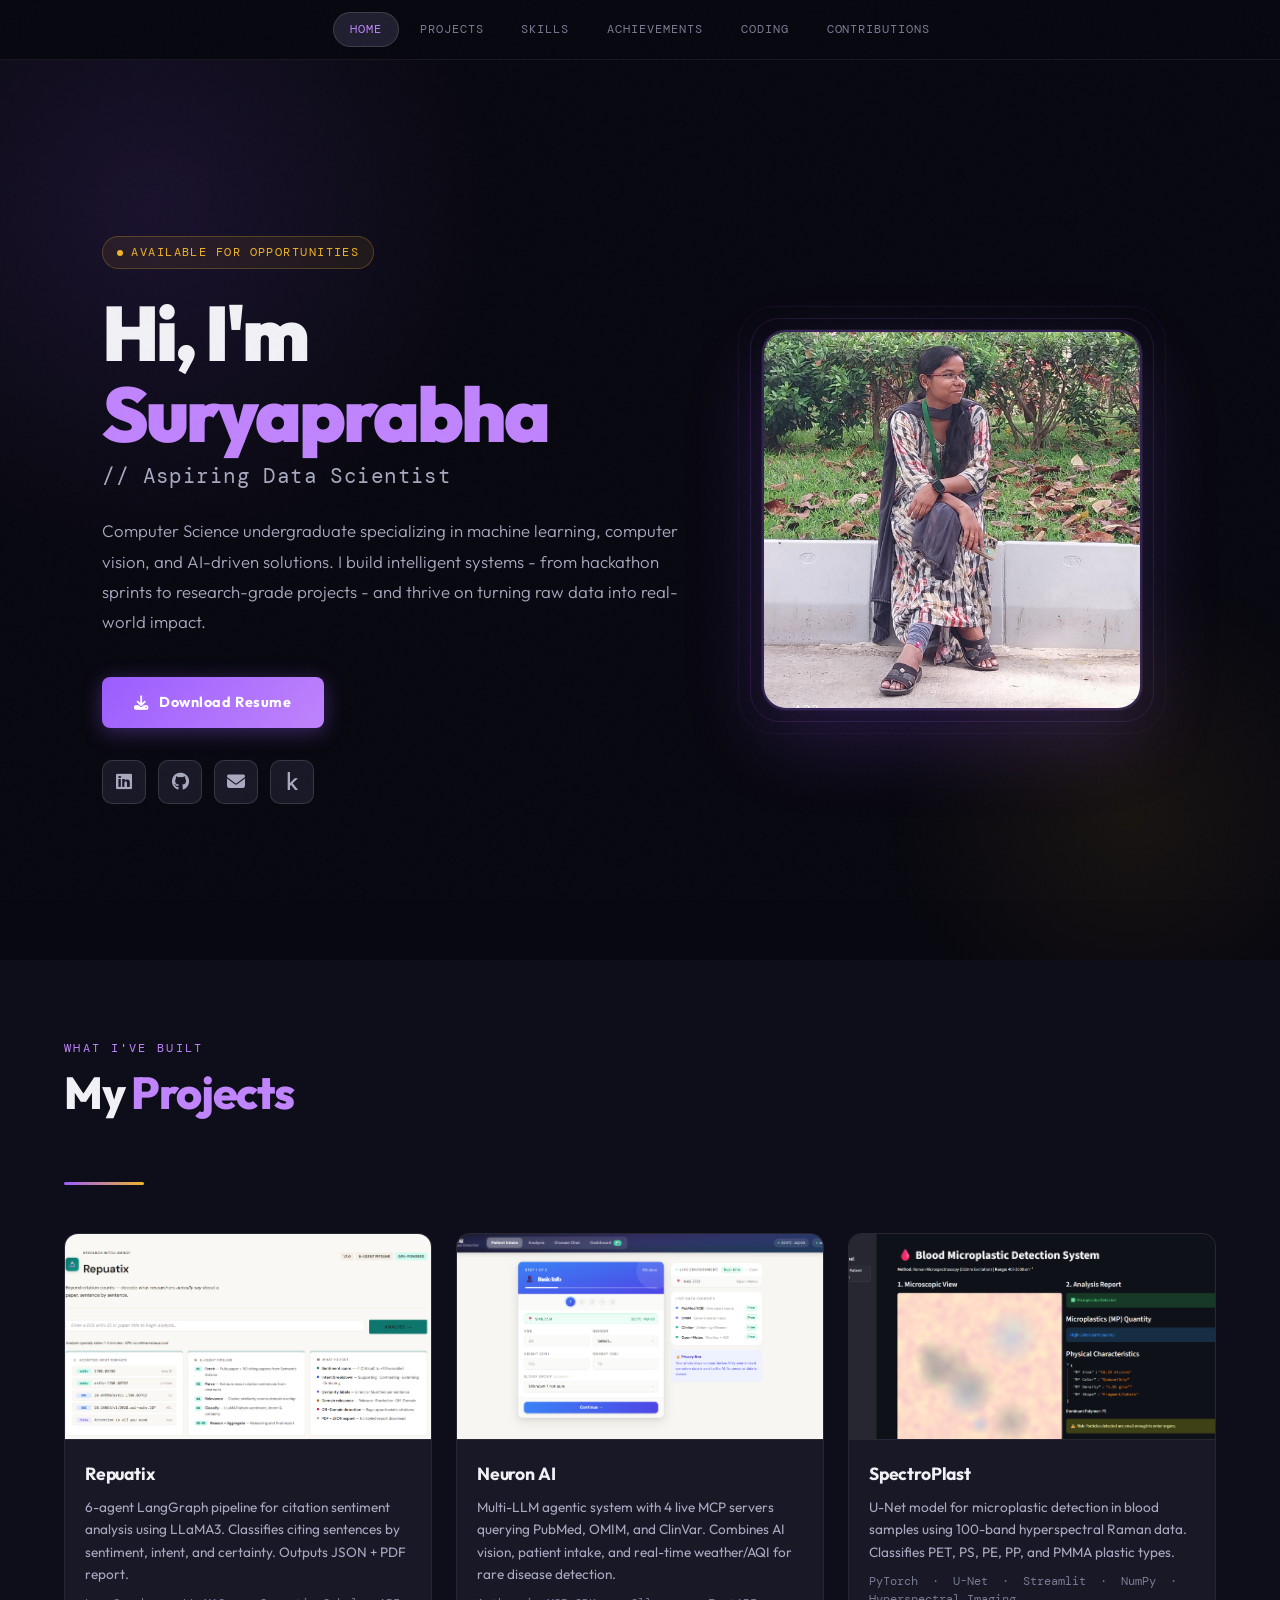
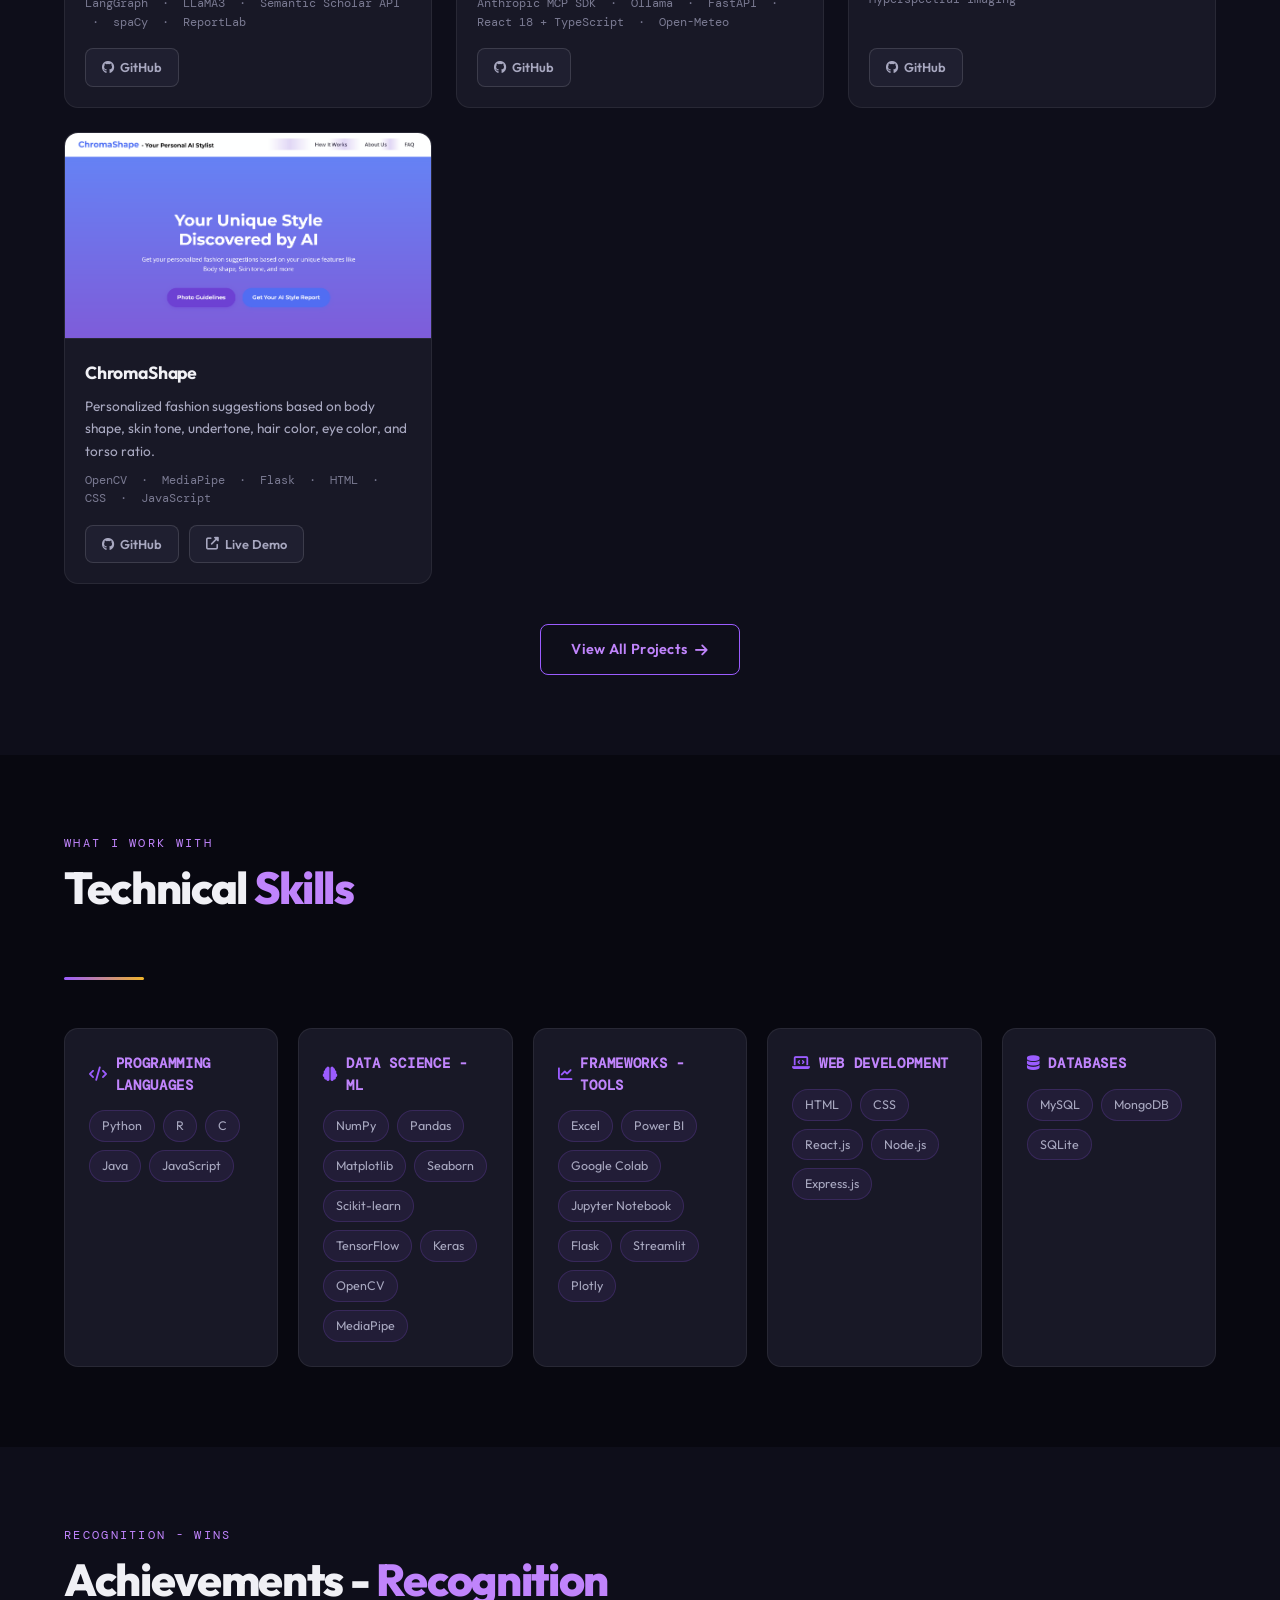
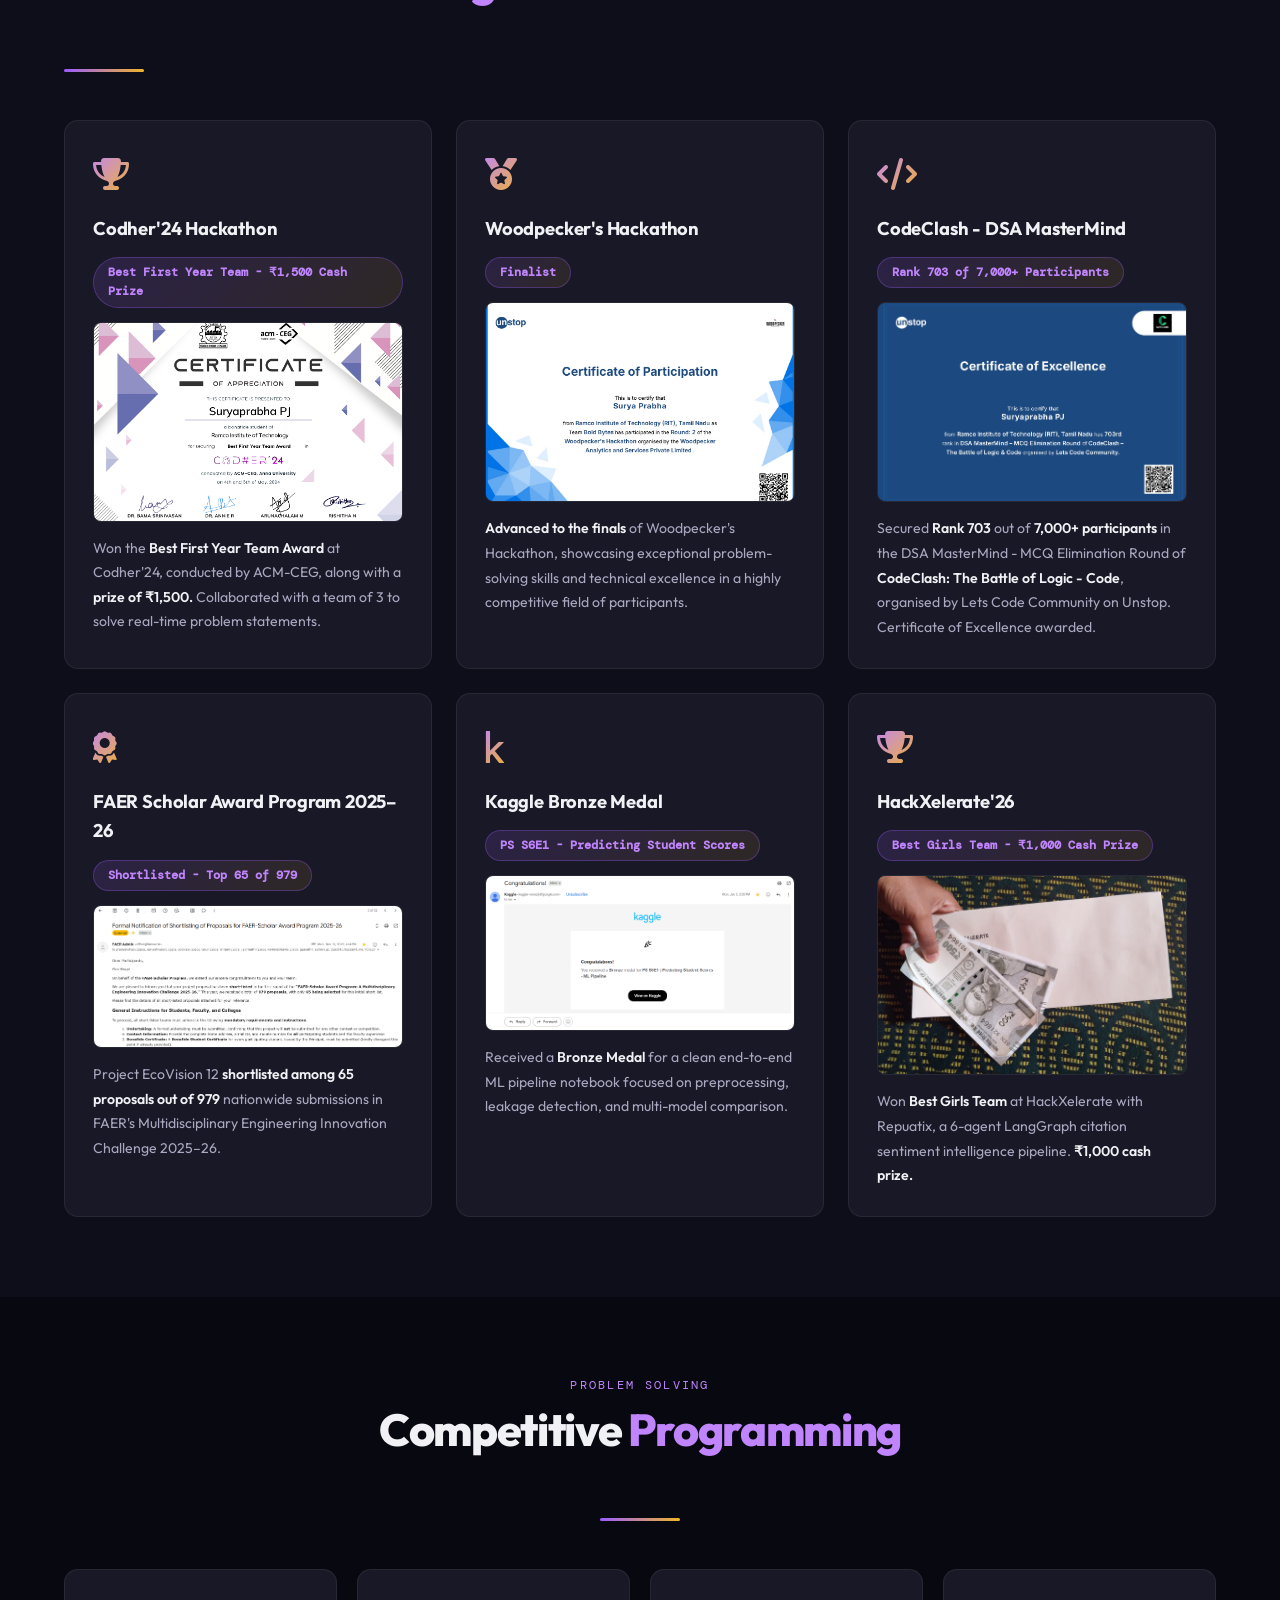
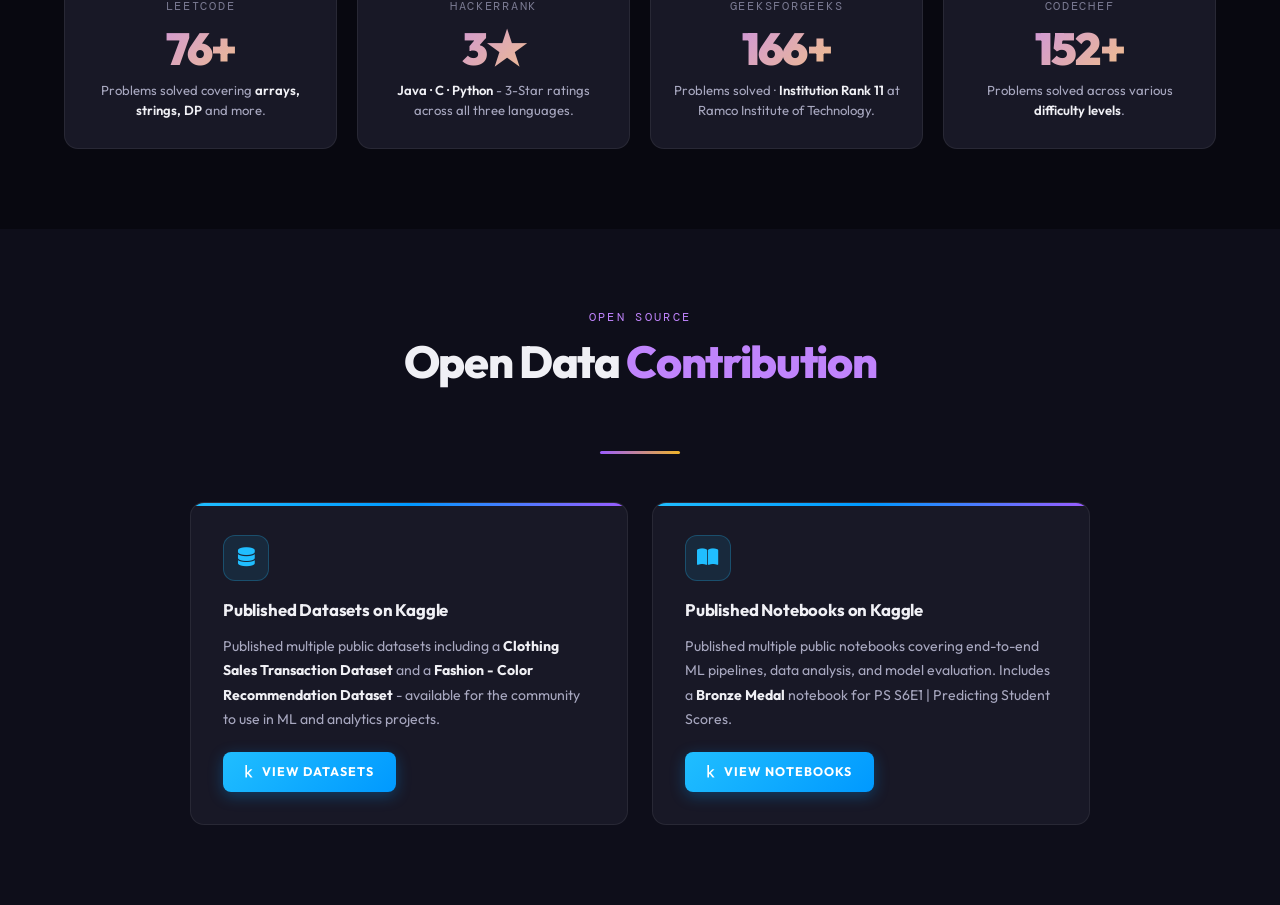
==== index.html @ f41568df "Update index.html" ====
<!DOCTYPE html>
<html lang="en">
<head>
  <meta charset="UTF-8">
  <meta name="viewport" content="width=device-width, initial-scale=1.0">
  <title>Suryaprabha PJ - Portfolio</title>
  <link rel="stylesheet" href="https://cdnjs.cloudflare.com/ajax/libs/font-awesome/6.5.0/css/all.min.css">
  <link href="https://fonts.googleapis.com/css2?family=Outfit:wght@300;400;500;600;700;800;900&family=DM+Mono:ital,wght@0,300;0,400;0,500;1,300&display=swap" rel="stylesheet">
  <style>

/* ============================================================
   DESIGN TOKENS
   ============================================================ */
:root {
  --bg:        #080810;
  --bg2:       #0e0e1a;
  --bg3:       #13131f;
  --surface:   #181826;
  --surface2:  #1f1f30;
  --border:    rgba(255,255,255,0.07);
  --border2:   rgba(255,255,255,0.13);

  --violet:    #9b5cff;
  --violet2:   #c084fc;
  --gold:      #f0b429;
  --gold2:     #ffd166;
  --cyan:      #22d3ee;
  --pink:      #f472b6;
  --green:     #34d399;

  --text:      #f0f0f5;
  --muted:     #7a7a92;
  --muted2:    #a8a8c0;

  --font-display: 'Outfit', sans-serif;
  --font-mono:    'DM Mono', monospace;

  --radius:    14px;
  --radius-sm: 8px;
  --glow-v:    0 0 40px rgba(155,92,255,0.25);
  --glow-g:    0 0 40px rgba(240,180,41,0.2);
}

/* ============================================================
   RESET + BASE
   ============================================================ */
*, *::before, *::after { box-sizing: border-box; margin: 0; padding: 0; }
html { scroll-behavior: smooth; }

body {
  font-family: var(--font-display);
  background: var(--bg);
  color: var(--text);
  line-height: 1.6;
  overflow-x: hidden;
}

/* Grain overlay */
body::before {
  content: '';
  position: fixed;
  inset: 0;
  background-image: url("data:image/svg+xml,%3Csvg viewBox='0 0 256 256' xmlns='http://www.w3.org/2000/svg'%3E%3Cfilter id='n'%3E%3CfeTurbulence type='fractalNoise' baseFrequency='0.9' numOctaves='4' stitchTiles='stitch'/%3E%3C/filter%3E%3Crect width='100%25' height='100%25' filter='url(%23n)' opacity='0.04'/%3E%3C/svg%3E");
  pointer-events: none;
  z-index: 9999;
  opacity: 0.4;
}

a { text-decoration: none; color: inherit; }

/* Section spacing */
section { padding: 80px 5%; }

/* Section headings */
.sec-label {
  font-family: var(--font-mono);
  font-size: 0.72rem;
  letter-spacing: 0.2em;
  text-transform: uppercase;
  color: var(--violet2);
  margin-bottom: 0.6rem;
  display: block;
}
.sec-title {
  font-family: var(--font-display);
  font-size: clamp(1.9rem, 3.5vw, 2.8rem);
  font-weight: 800;
  letter-spacing: -0.03em;
  line-height: 1.1;
  color: var(--text);
  margin-bottom: 3rem;
}
.sec-title span { color: var(--violet2); }

/* Gradient rule divider */
.sec-head {
  position: relative;
  padding-bottom: 1.2rem;
  margin-bottom: 3rem;
}
.sec-head::after {
  content: '';
  position: absolute;
  bottom: 0;
  left: 0;
  width: 80px;
  height: 3px;
  background: linear-gradient(90deg, var(--violet), var(--gold));
  border-radius: 99px;
}
.sec-head.center { text-align: center; }
.sec-head.center::after { left: 50%; transform: translateX(-50%); }

/* ============================================================
   NAVBAR
   ============================================================ */
.site-header {
  position: sticky;
  top: 0;
  z-index: 1000;
  background: rgba(8,8,16,0.85);
  backdrop-filter: blur(20px);
  border-bottom: 1px solid var(--border);
}

.navbar {
  display: flex;
  justify-content: center;
  align-items: center;
  gap: 4px;
  padding: 12px 20px;
  flex-wrap: wrap;
}

.navbar a {
  font-family: var(--font-mono);
  font-size: 0.75rem;
  letter-spacing: 0.08em;
  text-transform: uppercase;
  color: var(--muted);
  padding: 7px 16px;
  border-radius: 99px;
  transition: all 0.25s;
  border: 1px solid transparent;
}

.navbar a:hover {
  color: var(--text);
  background: var(--surface2);
  border-color: var(--border2);
}

/* ============================================================
   HOME
   ============================================================ */
#home {
  min-height: 100vh;
  display: flex;
  align-items: center;
  padding: 100px 8% 80px;
  position: relative;
  overflow: hidden;
  gap: 60px;
}

/* Ambient glows */
#home::before {
  content: '';
  position: absolute;
  width: 700px; height: 700px;
  border-radius: 50%;
  background: radial-gradient(circle, rgba(155,92,255,0.12) 0%, transparent 70%);
  top: -200px; left: -200px;
  pointer-events: none;
}
#home::after {
  content: '';
  position: absolute;
  width: 500px; height: 500px;
  border-radius: 50%;
  background: radial-gradient(circle, rgba(240,180,41,0.07) 0%, transparent 70%);
  bottom: -100px; right: -100px;
  pointer-events: none;
}

.home-left {
  flex: 1;
  max-width: 600px;
  animation: fadeUp 0.9s 0.1s both;
}

.home-tag {
  display: inline-flex;
  align-items: center;
  gap: 8px;
  font-family: var(--font-mono);
  font-size: 0.75rem;
  letter-spacing: 0.12em;
  text-transform: uppercase;
  color: var(--gold);
  background: rgba(240,180,41,0.08);
  border: 1px solid rgba(240,180,41,0.25);
  padding: 6px 14px;
  border-radius: 99px;
  margin-bottom: 1.5rem;
}
.home-tag::before {
  content: '';
  width: 6px; height: 6px;
  border-radius: 50%;
  background: var(--gold);
  animation: pulse 2s infinite;
}

@keyframes pulse {
  0%,100% { opacity:1; transform: scale(1); }
  50% { opacity:0.4; transform: scale(0.8); }
}

.home-left h1 {
  font-size: clamp(2.8rem, 6vw, 5rem);
  font-weight: 900;
  letter-spacing: -0.04em;
  line-height: 1.05;
  color: var(--text);
  margin-bottom: 0.3rem;
}

.home-left h1 .name-accent { color: var(--violet2); }

.home-left h2 {
  font-size: clamp(1rem, 2vw, 1.3rem);
  font-weight: 400;
  color: var(--muted2);
  margin-bottom: 1.5rem;
  font-family: var(--font-mono);
  letter-spacing: 0.02em;
}

.home-left p {
  font-size: clamp(0.95rem, 1.8vw, 1.05rem);
  color: var(--muted2);
  line-height: 1.8;
  margin-bottom: 2.5rem;
  font-weight: 300;
}

.btn-download {
  display: inline-flex;
  align-items: center;
  gap: 10px;
  padding: 14px 32px;
  background: linear-gradient(135deg, var(--violet), var(--violet2));
  color: #fff;
  border-radius: var(--radius-sm);
  font-weight: 700;
  font-size: 0.9rem;
  letter-spacing: 0.04em;
  transition: all 0.3s;
  box-shadow: 0 4px 20px rgba(155,92,255,0.35);
  margin-bottom: 2rem;
}
.btn-download:hover {
  transform: translateY(-2px);
  box-shadow: 0 8px 30px rgba(155,92,255,0.5);
}

.social-icons {
  display: flex;
  gap: 12px;
  flex-wrap: wrap;
}

.social-icons a {
  display: flex;
  justify-content: center;
  align-items: center;
  width: 44px; height: 44px;
  border-radius: 10px;
  background: var(--surface);
  border: 1px solid var(--border2);
  color: var(--muted2);
  font-size: 18px;
  transition: all 0.25s;
}
.social-icons a:hover {
  background: var(--surface2);
  border-color: var(--violet);
  color: var(--violet2);
  transform: translateY(-3px);
  box-shadow: var(--glow-v);
}

.home-right {
  flex-shrink: 0;
  animation: fadeUp 0.9s 0.3s both;
}

.profile-wrapper {
  position: relative;
}

.profile-img {
  width: clamp(260px, 30vw, 380px);
  height: clamp(260px, 30vw, 380px);
  border-radius: 24px;
  object-fit: cover;
  border: 2px solid rgba(155,92,255,0.3);
  box-shadow: 0 30px 80px rgba(155,92,255,0.2), 0 0 0 1px rgba(255,255,255,0.05);
  animation: float 4s ease-in-out infinite;
  display: block;
}

@keyframes float {
  0%,100% { transform: translateY(0); }
  50% { transform: translateY(-14px); }
}

/* Decorative ring around profile */
.profile-wrapper::before {
  content: '';
  position: absolute;
  inset: -12px;
  border-radius: 30px;
  border: 1px solid rgba(155,92,255,0.15);
  pointer-events: none;
}
.profile-wrapper::after {
  content: '';
  position: absolute;
  inset: -24px;
  border-radius: 36px;
  border: 1px solid rgba(155,92,255,0.07);
  pointer-events: none;
}

/* ============================================================
   PROJECTS
   ============================================================ */
#projects { background: var(--bg2); }

.project-grid {
  display: grid;
  grid-template-columns: repeat(auto-fill, minmax(min(100%, 300px), 1fr));
  gap: 24px;
}

.project {
  background: var(--surface);
  border-radius: var(--radius);
  overflow: hidden;
  border: 1px solid var(--border);
  transition: all 0.35s cubic-bezier(0.23,1,0.32,1);
  position: relative;
  display: flex;
  flex-direction: column;
}

.project::before {
  content: '';
  position: absolute;
  inset: 0;
  border-radius: var(--radius);
  border: 1px solid transparent;
  background: linear-gradient(135deg, rgba(155,92,255,0.2), rgba(240,180,41,0.1)) border-box;
  -webkit-mask: linear-gradient(#fff 0 0) padding-box, linear-gradient(#fff 0 0);
  -webkit-mask-composite: destination-out;
  mask-composite: exclude;
  opacity: 0;
  transition: opacity 0.35s;
  pointer-events: none;
}

.project:hover { transform: translateY(-6px); box-shadow: 0 20px 60px rgba(0,0,0,0.4), var(--glow-v); }
.project:hover::before { opacity: 1; }

.project img,
.project video {
  width: 100%;
  aspect-ratio: 16/9;
  object-fit: cover;
  display: block;
  border-bottom: 1px solid var(--border);
}

.project-body { padding: 20px; flex: 1; display: flex; flex-direction: column; position: relative; z-index: 1; }

.project h3 {
  font-size: 1.1rem;
  font-weight: 700;
  color: var(--text);
  margin-bottom: 8px;
  letter-spacing: -0.01em;
}

.project p {
  color: var(--muted2);
  font-size: 0.85rem;
  line-height: 1.65;
  margin-bottom: 6px;
}

.project p strong { color: var(--muted2); font-weight: 500; }

.project-stack {
  font-family: var(--font-mono);
  font-size: 0.72rem;
  color: var(--muted);
  margin-bottom: 16px;
  margin-top: 4px;
}

.project-links {
  margin-top: auto;
  display: flex;
  gap: 10px;
  flex-wrap: wrap;
  position: relative;
  z-index: 2;
}

.project-links a {
  display: inline-flex;
  align-items: center;
  gap: 6px;
  padding: 8px 16px;
  border-radius: var(--radius-sm);
  font-size: 0.8rem;
  font-weight: 600;
  transition: all 0.25s;
  border: 1px solid var(--border2);
  color: var(--muted2);
  background: var(--surface2);
}
.project-links a:hover {
  background: var(--violet);
  border-color: var(--violet);
  color: #fff;
  transform: translateY(-1px);
}

.view-all-wrap { text-align: center; margin-top: 40px; }

.btn-outline {
  display: inline-flex;
  align-items: center;
  gap: 8px;
  padding: 13px 30px;
  border: 1px solid var(--violet);
  color: var(--violet2);
  border-radius: var(--radius-sm);
  font-weight: 600;
  font-size: 0.9rem;
  transition: all 0.25s;
  letter-spacing: 0.02em;
}
.btn-outline:hover {
  background: var(--violet);
  color: #fff;
  box-shadow: var(--glow-v);
}

/* ============================================================
   SKILLS
   ============================================================ */
#skills { background: var(--bg); }

.skills-grid {
  display: grid;
  grid-template-columns: repeat(5, 1fr);
  gap: 20px;
}

@media (max-width: 1100px) {
  .skills-grid { grid-template-columns: repeat(3, 1fr); }
}

@media (max-width: 700px) {
  .skills-grid { grid-template-columns: repeat(2, 1fr); }
}

@media (max-width: 420px) {
  .skills-grid { grid-template-columns: 1fr; }
}

.skill-category {
  background: var(--surface);
  border-radius: var(--radius);
  padding: 24px;
  border: 1px solid var(--border);
  transition: all 0.3s;
  position: relative;
  overflow: hidden;
}

.skill-category::after {
  content: '';
  position: absolute;
  bottom: 0; left: 0; right: 0;
  height: 2px;
  background: linear-gradient(90deg, var(--violet), var(--cyan));
  transform: scaleX(0);
  transform-origin: left;
  transition: transform 0.35s;
}
.skill-category:hover::after { transform: scaleX(1); }
.skill-category:hover { border-color: rgba(155,92,255,0.3); transform: translateY(-4px); box-shadow: var(--glow-v); }

.skill-category h3 {
  font-size: 0.85rem;
  font-weight: 600;
  color: var(--violet2);
  margin-bottom: 14px;
  display: flex;
  align-items: center;
  gap: 8px;
  font-family: var(--font-mono);
  letter-spacing: 0.05em;
  text-transform: uppercase;
}
.skill-category h3 i { color: var(--violet); font-size: 0.9rem; }

.skill-items { display: flex; flex-wrap: wrap; gap: 8px; }

.skill-item {
  padding: 5px 12px;
  background: rgba(155,92,255,0.08);
  border: 1px solid rgba(155,92,255,0.18);
  border-radius: 99px;
  font-size: 0.78rem;
  color: var(--muted2);
  transition: all 0.2s;
  font-weight: 400;
}
.skill-item:hover {
  background: rgba(155,92,255,0.2);
  border-color: var(--violet);
  color: var(--text);
  transform: scale(1.04);
}

/* ============================================================
   ACHIEVEMENTS
   ============================================================ */
#achievements { background: var(--bg2); }

.achievements-grid {
  display: grid;
  grid-template-columns: repeat(auto-fill, minmax(min(100%, 340px), 1fr));
  gap: 24px;
}

.achievement-card {
  background: var(--surface);
  border-radius: var(--radius);
  padding: 28px;
  border: 1px solid var(--border);
  transition: all 0.35s cubic-bezier(0.23,1,0.32,1);
  display: flex;
  flex-direction: column;
  gap: 14px;
  position: relative;
  overflow: hidden;
}

.achievement-card::before {
  content: '';
  position: absolute;
  top: 0; left: 0; right: 0;
  height: 2px;
  background: linear-gradient(90deg, var(--violet), var(--gold));
  opacity: 0;
  transition: opacity 0.35s;
}
.achievement-card:hover { transform: translateY(-6px); box-shadow: 0 20px 60px rgba(0,0,0,0.4); border-color: rgba(155,92,255,0.3); }
.achievement-card:hover::before { opacity: 1; }

.achievement-icon {
  font-size: 2rem;
  background: linear-gradient(135deg, var(--violet2), var(--gold));
  -webkit-background-clip: text;
  -webkit-text-fill-color: transparent;
  background-clip: text;
  width: fit-content;
}

.achievement-card h3 {
  font-size: 1.15rem;
  font-weight: 700;
  color: var(--text);
  letter-spacing: -0.01em;
}

.achievement-badge {
  display: inline-block;
  padding: 5px 14px;
  background: linear-gradient(135deg, rgba(155,92,255,0.15), rgba(240,180,41,0.1));
  border: 1px solid rgba(155,92,255,0.3);
  color: var(--violet2);
  border-radius: 99px;
  font-size: 0.75rem;
  font-weight: 600;
  font-family: var(--font-mono);
  width: fit-content;
}

.achievement-card img {
  width: 100%;
  border-radius: var(--radius-sm);
  object-fit: cover;
  max-height: 200px;
  border: 1px solid var(--border);
}

.achievement-card p {
  color: var(--muted2);
  font-size: 0.88rem;
  line-height: 1.75;
}
.achievement-card p strong { color: var(--text); font-weight: 600; }

.achievement-card a.kaggle-btn {
  display: inline-flex;
  align-items: center;
  gap: 7px;
  padding: 9px 20px;
  background: linear-gradient(135deg, #20beff, #0099ff);
  color: #fff;
  border-radius: var(--radius-sm);
  font-size: 0.8rem;
  font-weight: 700;
  letter-spacing: 0.05em;
  text-transform: uppercase;
  transition: all 0.25s;
  width: fit-content;
  margin-top: 4px;
  box-shadow: 0 4px 15px rgba(0,153,255,0.3);
}
.achievement-card a.kaggle-btn:hover { transform: translateY(-2px); box-shadow: 0 8px 25px rgba(0,153,255,0.5); }

/* ============================================================
   COMPETITIVE PROGRAMMING
   ============================================================ */
#competitive { background: var(--bg); }

.coding-grid {
  display: grid;
  grid-template-columns: repeat(4, 1fr);
  gap: 20px;
}

.coding-card {
  background: var(--surface);
  border-radius: var(--radius);
  padding: 28px 22px;
  border: 1px solid var(--border);
  text-align: center;
  transition: all 0.35s cubic-bezier(0.23,1,0.32,1);
  position: relative;
  overflow: hidden;
}

.coding-card::after {
  content: '';
  position: absolute;
  inset: 0;
  border-radius: var(--radius);
  background: radial-gradient(circle at 50% 0%, rgba(155,92,255,0.08), transparent 60%);
  opacity: 0;
  transition: opacity 0.35s;
}
.coding-card:hover { transform: translateY(-6px); border-color: rgba(155,92,255,0.4); box-shadow: 0 20px 50px rgba(0,0,0,0.3), var(--glow-v); }
.coding-card:hover::after { opacity: 1; }

.coding-platform {
  font-family: var(--font-mono);
  font-size: 0.72rem;
  letter-spacing: 0.15em;
  text-transform: uppercase;
  color: var(--muted);
  margin-bottom: 10px;
}

.coding-stat {
  font-size: clamp(2.2rem, 3.5vw, 3rem);
  font-weight: 900;
  letter-spacing: -0.04em;
  background: linear-gradient(135deg, var(--violet2), var(--gold2));
  -webkit-background-clip: text;
  -webkit-text-fill-color: transparent;
  background-clip: text;
  line-height: 1;
  margin-bottom: 8px;
}

.coding-desc {
  font-size: 0.82rem;
  color: var(--muted2);
  line-height: 1.55;
}
.coding-desc strong { color: var(--text); font-weight: 600; }

/* ============================================================
   DATA CONTRIBUTIONS
   ============================================================ */
#data-contributions { background: var(--bg2); }

.contributions-grid {
  display: grid;
  grid-template-columns: repeat(auto-fill, minmax(min(100%, 380px), 1fr));
  gap: 24px;
  max-width: 900px;
  margin: 0 auto;
}

.contribution-card {
  background: var(--surface);
  border-radius: var(--radius);
  padding: 32px;
  border: 1px solid var(--border);
  transition: all 0.35s;
  position: relative;
  overflow: hidden;
}

.contribution-card::before {
  content: '';
  position: absolute;
  top: 0; left: 0; right: 0;
  height: 3px;
  background: linear-gradient(90deg, #20beff, #0099ff, var(--violet));
}

.contribution-card:hover { transform: translateY(-5px); border-color: rgba(32,190,255,0.3); box-shadow: 0 0 40px rgba(32,190,255,0.1); }

.contribution-icon {
  width: 46px; height: 46px;
  border-radius: 12px;
  background: rgba(32,190,255,0.1);
  border: 1px solid rgba(32,190,255,0.25);
  display: flex;
  align-items: center;
  justify-content: center;
  font-size: 1.2rem;
  color: #20beff;
  margin-bottom: 16px;
}

.contribution-card h3 {
  font-size: 1.05rem;
  font-weight: 700;
  color: var(--text);
  margin-bottom: 10px;
  letter-spacing: -0.01em;
}

.contribution-card p {
  color: var(--muted2);
  font-size: 0.88rem;
  line-height: 1.75;
  margin-bottom: 20px;
}
.contribution-card p strong { color: var(--text); }

.kaggle-link {
  display: inline-flex;
  align-items: center;
  gap: 8px;
  padding: 10px 22px;
  background: linear-gradient(135deg, #20beff, #0099ff);
  color: #fff;
  border-radius: var(--radius-sm);
  font-size: 0.78rem;
  font-weight: 700;
  letter-spacing: 0.08em;
  text-transform: uppercase;
  transition: all 0.25s;
  box-shadow: 0 4px 15px rgba(0,153,255,0.3);
}
.kaggle-link:hover { transform: translateY(-2px); box-shadow: 0 8px 25px rgba(0,153,255,0.5); color: #fff; }

/* ============================================================
   ANIMATIONS
   ============================================================ */
@keyframes fadeUp {
  from { opacity: 0; transform: translateY(28px); }
  to   { opacity: 1; transform: translateY(0); }
}

.reveal {
  opacity: 0;
  transform: translateY(24px);
  transition: opacity 0.65s ease, transform 0.65s ease;
}
.reveal.visible { opacity: 1; transform: translateY(0); }

/* ============================================================
   RESPONSIVE
   ============================================================ */
@media (max-width: 900px) {
  #home { flex-direction: column; text-align: center; padding: 100px 5% 60px; }
  .home-right { order: -1; }
  .social-icons { justify-content: center; }
  .home-tag { margin: 0 auto 1.5rem; }
  .sec-head.left::after { left: 50%; transform: translateX(-50%); }
  .coding-grid { grid-template-columns: repeat(2,1fr); }
}

@media (max-width: 600px) {
  section { padding: 60px 4%; }
  .coding-grid { grid-template-columns: repeat(2,1fr); gap: 12px; }
  .coding-card { padding: 20px 14px; }
  .project-links a { flex: 1; justify-content: center; }
  .navbar a { padding: 6px 10px; font-size: 0.7rem; }
}

@media (max-width: 380px) {
  .coding-grid { grid-template-columns: 1fr 1fr; }
}

  </style>
</head>
<body>

  <!-- ═══════════════ NAVBAR ═══════════════ -->
  <header class="site-header">
    <nav class="navbar">
      <a href="#home">Home</a>
      <a href="#projects">Projects</a>
      <a href="#skills">Skills</a>
      <a href="#achievements">Achievements</a>
      <a href="#competitive">Coding</a>
      <a href="#data-contributions">Contributions</a>
    </nav>
  </header>

  <!-- ═══════════════ HOME ═══════════════ -->
  <section id="home">
    <div class="home-left">
      <div class="home-tag">Available for Opportunities</div>
      <h1>Hi, I'm <span class="name-accent">Suryaprabha</span></h1>
      <h2>// Aspiring Data Scientist</h2>
      <p>Computer Science undergraduate specializing in machine learning, computer vision, and AI-driven solutions. I build intelligent systems - from hackathon sprints to research-grade projects - and thrive on turning raw data into real-world impact.</p>
      <a href="Suryaprabha Resume.pdf" class="btn-download" download>
        <i class="fas fa-download"></i> Download Resume
      </a>
      <div class="social-icons">
        <a href="https://www.linkedin.com/in/suryaprabhapj/" target="_blank" title="LinkedIn"><i class="fab fa-linkedin"></i></a>
        <a href="https://github.com/suryaprabha19" target="_blank" title="GitHub"><i class="fab fa-github"></i></a>
        <a href="mailto:suryaprabhapj1965@gmail.com" target="_blank" title="Email"><i class="fas fa-envelope"></i></a>
        <a href="https://www.kaggle.com/suryaprabha19" target="_blank" title="Kaggle"><i class="fab fa-kaggle"></i></a>
      </div>
    </div>
    <div class="home-right">
      <div class="profile-wrapper">
        <img src="Images/Profile.jpg" alt="Suryaprabha PJ" class="profile-img">
      </div>
    </div>
  </section>

  <!-- ═══════════════ PROJECTS ═══════════════ -->
  <section id="projects">
    <div class="sec-head">
      <span class="sec-label">What I've built</span>
      <h2 class="sec-title">My <span>Projects</span></h2>
    </div>

    <div class="project-grid">

      <!-- Repuatix -->
      <div class="project reveal">
        <img src="Images/repuatix.png" alt="Repuatix">
        <div class="project-body">
          <h3>Repuatix</h3>
          <p>6-agent LangGraph pipeline for citation sentiment analysis using LLaMA3. Classifies citing sentences by sentiment, intent, and certainty. Outputs JSON + PDF report.</p>
          <div class="project-stack">LangGraph &nbsp;·&nbsp; LLaMA3 &nbsp;·&nbsp; Semantic Scholar API &nbsp;·&nbsp; spaCy &nbsp;·&nbsp; ReportLab</div>
          <div class="project-links">
            <a href="https://github.com/Suryaprabha19/Repuatix" target="_blank"><i class="fab fa-github"></i> GitHub</a>
          </div>
        </div>
      </div>

      <!-- Neuron AI -->
      <div class="project reveal">
        <img src="Images/neuron-ai.png" alt="Neuron AI">
        <div class="project-body">
          <h3>Neuron AI</h3>
          <p>Multi-LLM agentic system with 4 live MCP servers querying PubMed, OMIM, and ClinVar. Combines AI vision, patient intake, and real-time weather/AQI for rare disease detection.</p>
          <div class="project-stack">Anthropic MCP SDK &nbsp;·&nbsp; Ollama &nbsp;·&nbsp; FastAPI &nbsp;·&nbsp; React 18 + TypeScript &nbsp;·&nbsp; Open-Meteo</div>
          <div class="project-links">
            <a href="https://github.com/Suryaprabha19/Neuron-AI" target="_blank"><i class="fab fa-github"></i> GitHub</a>
          </div>
        </div>
      </div>

      <!-- SpectroPlast -->
      <div class="project reveal">
        <img src="Images/spectroplast.png" alt="SpectroPlast">
        <div class="project-body">
          <h3>SpectroPlast</h3>
          <p>U-Net model for microplastic detection in blood samples using 100-band hyperspectral Raman data. Classifies PET, PS, PE, PP, and PMMA plastic types.</p>
          <div class="project-stack">PyTorch &nbsp;·&nbsp; U-Net &nbsp;·&nbsp; Streamlit &nbsp;·&nbsp; NumPy &nbsp;·&nbsp; Hyperspectral Imaging</div>
          <div class="project-links">
            <a href="https://github.com/Suryaprabha19/SpectroPlast" target="_blank"><i class="fab fa-github"></i> GitHub</a>
          </div>
        </div>
      </div>

      <!-- ChromaShape -->
      <div class="project reveal">
        <img src="Images/ChromaShape.png" alt="ChromaShape">
        <div class="project-body">
          <h3>ChromaShape</h3>
          <p>Personalized fashion suggestions based on body shape, skin tone, undertone, hair color, eye color, and torso ratio.</p>
          <div class="project-stack">OpenCV &nbsp;·&nbsp; MediaPipe &nbsp;·&nbsp; Flask &nbsp;·&nbsp; HTML &nbsp;·&nbsp; CSS &nbsp;·&nbsp; JavaScript</div>
          <div class="project-links">
            <a href="https://github.com/Suryaprabha19/ChromaShape" target="_blank"><i class="fab fa-github"></i> GitHub</a>
            <a href="http://13.127.244.147/" target="_blank"><i class="fas fa-external-link-alt"></i> Live Demo</a>
          </div>
        </div>
      </div>

      <!-- Eye Gaze -->
      <div class="project more-project reveal" style="display:none;">
        <img src="Images/Project1.png" alt="Eye Gaze Tracking">
        <div class="project-body">
          <h3>Eye Gaze Tracking</h3>
          <p>Eye-tracking system to aid mobility-impaired individuals in controlling wheelchairs using gaze direction.</p>
          <div class="project-stack">OpenCV &nbsp;·&nbsp; MediaPipe &nbsp;·&nbsp; dlib &nbsp;·&nbsp; Blynk API &nbsp;·&nbsp; Arduino</div>
          <div class="project-links">
            <a href="https://github.com/Suryaprabha19/Automating-Wheelchair-Movement-Using-Eye-Gaze-Tracking/" target="_blank"><i class="fab fa-github"></i> GitHub</a>
            <a href="Videos/eyegaze.mp4" target="_blank"><i class="fas fa-video"></i> Demo</a>
          </div>
        </div>
      </div>

      <!-- Phishing Detection -->
      <div class="project more-project reveal" style="display:none;">
        <img src="Images/Project4.png" alt="Phishing Detection">
        <div class="project-body">
          <h3>Phishing Detection</h3>
          <p>AI-based phishing detection system that classifies malicious URLs using NLP and Random Forest models.</p>
          <div class="project-stack">Flask &nbsp;·&nbsp; scikit-learn &nbsp;·&nbsp; imblearn &nbsp;·&nbsp; HTML &nbsp;·&nbsp; CSS &nbsp;·&nbsp; JavaScript</div>
          <div class="project-links">
            <a href="https://github.com/Suryaprabha19/Phishing-Detection" target="_blank"><i class="fab fa-github"></i> GitHub</a>
            <a href="https://huggingface.co/spaces/Suryaprabha19/Phishing-Detection" target="_blank"><i class="fas fa-external-link-alt"></i> Live Demo</a>
          </div>
        </div>
      </div>

      <!-- Wyvara -->
      <div class="project more-project reveal" style="display:none;">
        <img src="Images/Project3.jpg" alt="Wyvara">
        <div class="project-body">
          <h3>Wyvara</h3>
          <p>AI Chatbot that retrieves data from a database and converts natural language into precise data queries.</p>
          <div class="project-stack">Flask &nbsp;·&nbsp; API &nbsp;·&nbsp; SQLite &nbsp;·&nbsp; HTML &nbsp;·&nbsp; CSS &nbsp;·&nbsp; JavaScript</div>
          <div class="project-links">
            <a href="https://github.com/Suryaprabha19/Wyvara" target="_blank"><i class="fab fa-github"></i> GitHub</a>
            <a href="Videos/Chatbot.mp4" target="_blank"><i class="fas fa-video"></i> Demo</a>
          </div>
        </div>
      </div>

      <!-- Virtual Keyboard -->
      <div class="project more-project reveal" style="display:none;">
        <img src="Images/Project2.png" alt="Virtual Keyboard">
        <div class="project-body">
          <h3>Hand Tracking Virtual Keyboard</h3>
          <p>Detects hand gestures for hands-free typing. The user interacts by pointing - the system detects keypress.</p>
          <div class="project-stack">OpenCV &nbsp;·&nbsp; MediaPipe &nbsp;·&nbsp; pynput</div>
          <div class="project-links">
            <a href="https://github.com/Suryaprabha19/VirtualKeyboard-using-Hand-Tracking" target="_blank"><i class="fab fa-github"></i> GitHub</a>
            <a href="Videos/VirtualKeyboard.mp4" target="_blank"><i class="fas fa-video"></i> Demo</a>
          </div>
        </div>
      </div>

    </div>

    <div class="view-all-wrap">
      <a href="projects.html" class="btn-outline">
        View All Projects <i class="fas fa-arrow-right"></i>
      </a>
    </div>
  </section>

  <!-- ═══════════════ SKILLS ═══════════════ -->
  <section id="skills">
    <div class="sec-head">
      <span class="sec-label">What I work with</span>
      <h2 class="sec-title">Technical <span>Skills</span></h2>
    </div>

    <div class="skills-grid">
      <div class="skill-category reveal">
        <h3><i class="fas fa-code"></i> Programming Languages</h3>
        <div class="skill-items">
          <span class="skill-item">Python</span>
          <span class="skill-item">R</span>
          <span class="skill-item">C</span>
          <span class="skill-item">Java</span>
          <span class="skill-item">JavaScript</span>
        </div>
      </div>
      <div class="skill-category reveal">
        <h3><i class="fas fa-brain"></i> Data Science - ML</h3>
        <div class="skill-items">
          <span class="skill-item">NumPy</span>
          <span class="skill-item">Pandas</span>
          <span class="skill-item">Matplotlib</span>
          <span class="skill-item">Seaborn</span>
          <span class="skill-item">Scikit-learn</span>
          <span class="skill-item">TensorFlow</span>
          <span class="skill-item">Keras</span>
          <span class="skill-item">OpenCV</span>
          <span class="skill-item">MediaPipe</span>
        </div>
      </div>
      <div class="skill-category reveal">
        <h3><i class="fas fa-chart-line"></i> Frameworks - Tools</h3>
        <div class="skill-items">
          <span class="skill-item">Excel</span>
          <span class="skill-item">Power BI</span>
          <span class="skill-item">Google Colab</span>
          <span class="skill-item">Jupyter Notebook</span>
          <span class="skill-item">Flask</span>
          <span class="skill-item">Streamlit</span>
          <span class="skill-item">Plotly</span>
        </div>
      </div>
      <div class="skill-category reveal">
        <h3><i class="fas fa-laptop-code"></i> Web Development</h3>
        <div class="skill-items">
          <span class="skill-item">HTML</span>
          <span class="skill-item">CSS</span>
          <span class="skill-item">React.js</span>
          <span class="skill-item">Node.js</span>
          <span class="skill-item">Express.js</span>
        </div>
      </div>
      <div class="skill-category reveal">
        <h3><i class="fas fa-database"></i> Databases</h3>
        <div class="skill-items">
          <span class="skill-item">MySQL</span>
          <span class="skill-item">MongoDB</span>
          <span class="skill-item">SQLite</span>
        </div>
      </div>
    </div>
  </section>

  <!-- ═══════════════ ACHIEVEMENTS ═══════════════ -->
  <section id="achievements">
    <div class="sec-head">
      <span class="sec-label">Recognition - wins</span>
      <h2 class="sec-title">Achievements - <span>Recognition</span></h2>
    </div>

    <div class="achievements-grid">

      <div class="achievement-card reveal">
        <div class="achievement-icon"><i class="fas fa-trophy"></i></div>
        <h3>Codher'24 Hackathon</h3>
        <div class="achievement-badge">Best First Year Team - ₹1,500 Cash Prize</div>
        <img src="Images/Certificate.png" alt="Best First Year Team Award">
        <p>Won the <strong>Best First Year Team Award</strong> at Codher'24, conducted by ACM-CEG, along with a <strong>prize of ₹1,500.</strong> Collaborated with a team of 3 to solve real-time problem statements.</p>
      </div>

      <div class="achievement-card reveal">
        <div class="achievement-icon"><i class="fas fa-medal"></i></div>
        <h3>Woodpecker's Hackathon</h3>
        <div class="achievement-badge">Finalist</div>
        <img src="Images/Suryaprabha.jpg" alt="Woodpecker's Hackathon Finalist">
        <p><Strong>Advanced to the finals</Strong> of Woodpecker's Hackathon, showcasing exceptional problem-solving skills and technical excellence in a highly competitive field of participants.</p>
      </div>

      <div class="achievement-card reveal">
        <div class="achievement-icon"><i class="fas fa-code"></i></div>
        <h3>CodeClash - DSA MasterMind</h3>
        <div class="achievement-badge">Rank 703 of 7,000+ Participants</div>
        <img src="Images/dsa.png" alt="CodeClash Certificate">
        <p>Secured <strong>Rank 703</strong> out of <strong>7,000+ participants</strong> in the DSA MasterMind - MCQ Elimination Round of <strong>CodeClash: The Battle of Logic - Code</strong>, organised by Lets Code Community on Unstop. Certificate of Excellence awarded.</p>
      </div>

      <div class="achievement-card reveal">
        <div class="achievement-icon"><i class="fas fa-award"></i></div>
        <h3>FAER Scholar Award Program 2025–26</h3>
        <div class="achievement-badge">Shortlisted - Top 65 of 979</div>
        <img src="Images/faer.png" alt="FAER Scholar Award">
        <p>Project EcoVision 12<strong> shortlisted among 65 proposals out of 979</strong> nationwide submissions in FAER's Multidisciplinary Engineering Innovation Challenge 2025–26.</p>
      </div>

      <div class="achievement-card reveal">
        <div class="achievement-icon"><i class="fab fa-kaggle"></i></div>
        <h3>Kaggle Bronze Medal</h3>
        <div class="achievement-badge">PS S6E1 - Predicting Student Scores</div>
        <img src="Images/Kaggle-bronze.png" alt="Kaggle Bronze Medal">
        <p>Received a <strong>Bronze Medal</strong> for a clean end-to-end ML pipeline notebook focused on preprocessing, leakage detection, and multi-model comparison.</p>
      </div>

      <div class="achievement-card reveal">
        <div class="achievement-icon"><i class="fas fa-trophy"></i></div>
        <h3>HackXelerate'26</h3>
        <div class="achievement-badge">Best Girls Team - ₹1,000 Cash Prize</div>
        <img src="Images/HackXelerate.jpeg" alt="HackXelerate">
        <p>Won <strong>Best Girls Team</strong> at HackXelerate with Repuatix, a 6-agent LangGraph citation sentiment intelligence pipeline. <strong>₹1,000 cash prize.</strong></p>
      </div>

    </div>
  </section>

  <!-- ═══════════════ COMPETITIVE PROGRAMMING ═══════════════ -->
  <section id="competitive">
    <div class="sec-head center">
      <span class="sec-label">Problem solving</span>
      <h2 class="sec-title">Competitive <span>Programming</span></h2>
    </div>

    <div class="coding-grid">

      <div class="coding-card reveal">
        <div class="coding-platform">LeetCode</div>
        <div class="coding-stat">76+</div>
        <div class="coding-desc">Problems solved covering <strong>arrays, strings, DP</strong> and more.</div>
      </div>

      <div class="coding-card reveal">
        <div class="coding-platform">HackerRank</div>
        <div class="coding-stat">3★</div>
        <div class="coding-desc"><strong>Java · C · Python</strong> - 3-Star ratings across all three languages.</div>
      </div>

      <div class="coding-card reveal">
        <div class="coding-platform">GeeksforGeeks</div>
        <div class="coding-stat">166+</div>
        <div class="coding-desc">Problems solved · <strong>Institution Rank 11</strong> at Ramco Institute of Technology.</div>
      </div>

      <div class="coding-card reveal">
        <div class="coding-platform">CodeChef</div>
        <div class="coding-stat">152+</div>
        <div class="coding-desc">Problems solved across various <strong>difficulty levels</strong>.</div>
      </div>

    </div>
  </section>

  <!-- ═══════════════ DATA CONTRIBUTIONS ═══════════════ -->
  <section id="data-contributions">
    <div class="sec-head center">
      <span class="sec-label">Open source</span>
      <h2 class="sec-title">Open Data <span>Contribution</span></h2>
    </div>

    <div class="contributions-grid">

      <div class="contribution-card reveal">
        <div class="contribution-icon"><i class="fas fa-database"></i></div>
        <h3>Published Datasets on Kaggle</h3>
        <p>Published multiple public datasets including a <strong>Clothing Sales Transaction Dataset</strong> and a <strong>Fashion - Color Recommendation Dataset</strong> - available for the community to use in ML and analytics projects.</p>
        <a href="https://www.kaggle.com/suryaprabha19/datasets" target="_blank" class="kaggle-link">
          <i class="fab fa-kaggle"></i> View Datasets
        </a>
      </div>

      <div class="contribution-card reveal">
        <div class="contribution-icon"><i class="fas fa-book-open"></i></div>
        <h3>Published Notebooks on Kaggle</h3>
        <p>Published multiple public notebooks covering end-to-end ML pipelines, data analysis, and model evaluation. Includes a <strong>Bronze Medal</strong> notebook for PS S6E1 | Predicting Student Scores.</p>
        <a href="https://www.kaggle.com/suryaprabha19/code" target="_blank" class="kaggle-link">
          <i class="fab fa-kaggle"></i> View Notebooks
        </a>
      </div>

    </div>
  </section>

  <!-- ═══════════════ SCRIPTS ═══════════════ -->
  <script>
    // Scroll reveal
    const observer = new IntersectionObserver((entries) => {
      entries.forEach((e, i) => {
        if (e.isIntersecting) {
          setTimeout(() => e.target.classList.add('visible'), i * 80);
          observer.unobserve(e.target);
        }
      });
    }, { threshold: 0.1 });

    document.querySelectorAll('.reveal').forEach(el => observer.observe(el));

    // Navbar active highlight
    const sections = document.querySelectorAll('section[id]');
    const navLinks = document.querySelectorAll('.navbar a');
    window.addEventListener('scroll', () => {
      let current = '';
      sections.forEach(s => {
        if (window.scrollY >= s.offsetTop - 120) current = s.id;
      });
      navLinks.forEach(a => {
        a.style.background = a.getAttribute('href') === '#' + current ? 'var(--surface2)' : '';
        a.style.color = a.getAttribute('href') === '#' + current ? 'var(--violet2)' : '';
        a.style.borderColor = a.getAttribute('href') === '#' + current ? 'var(--border2)' : '';
      });
    });
  </script>

</body>
</html>
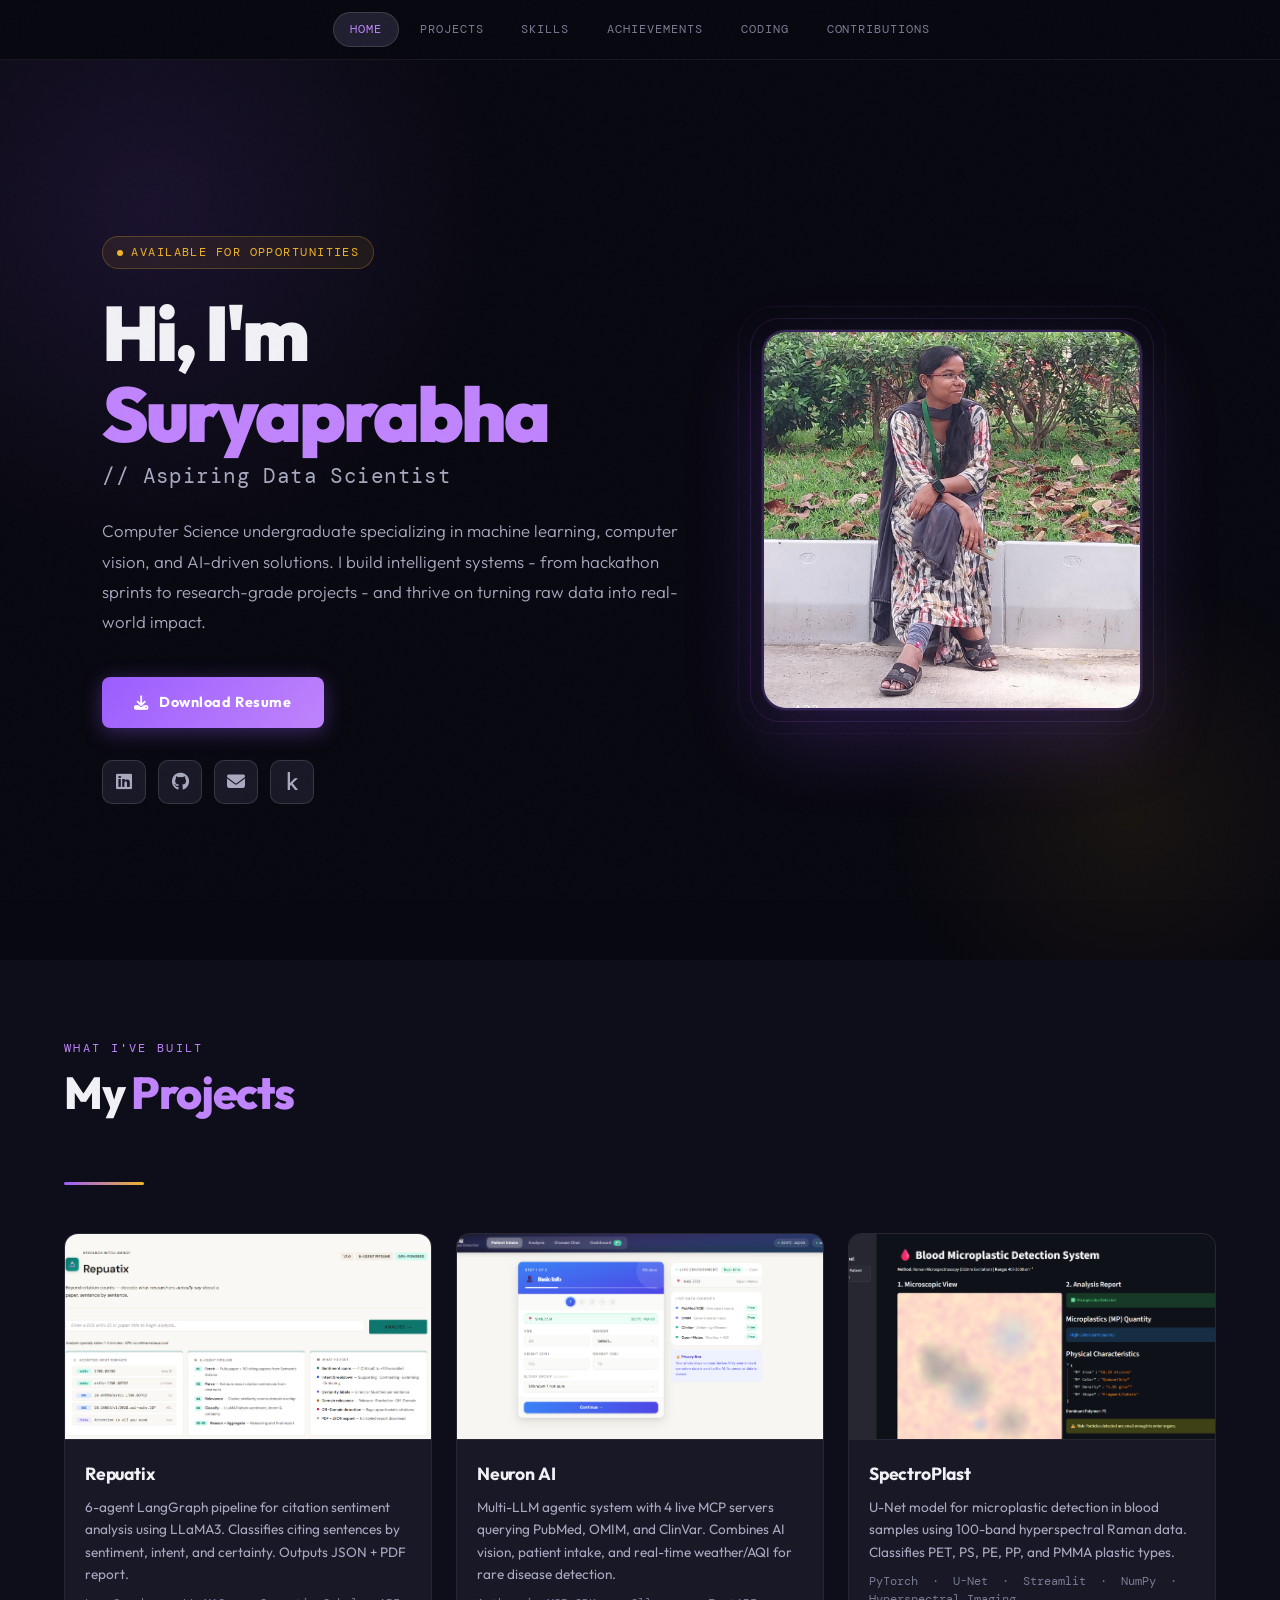
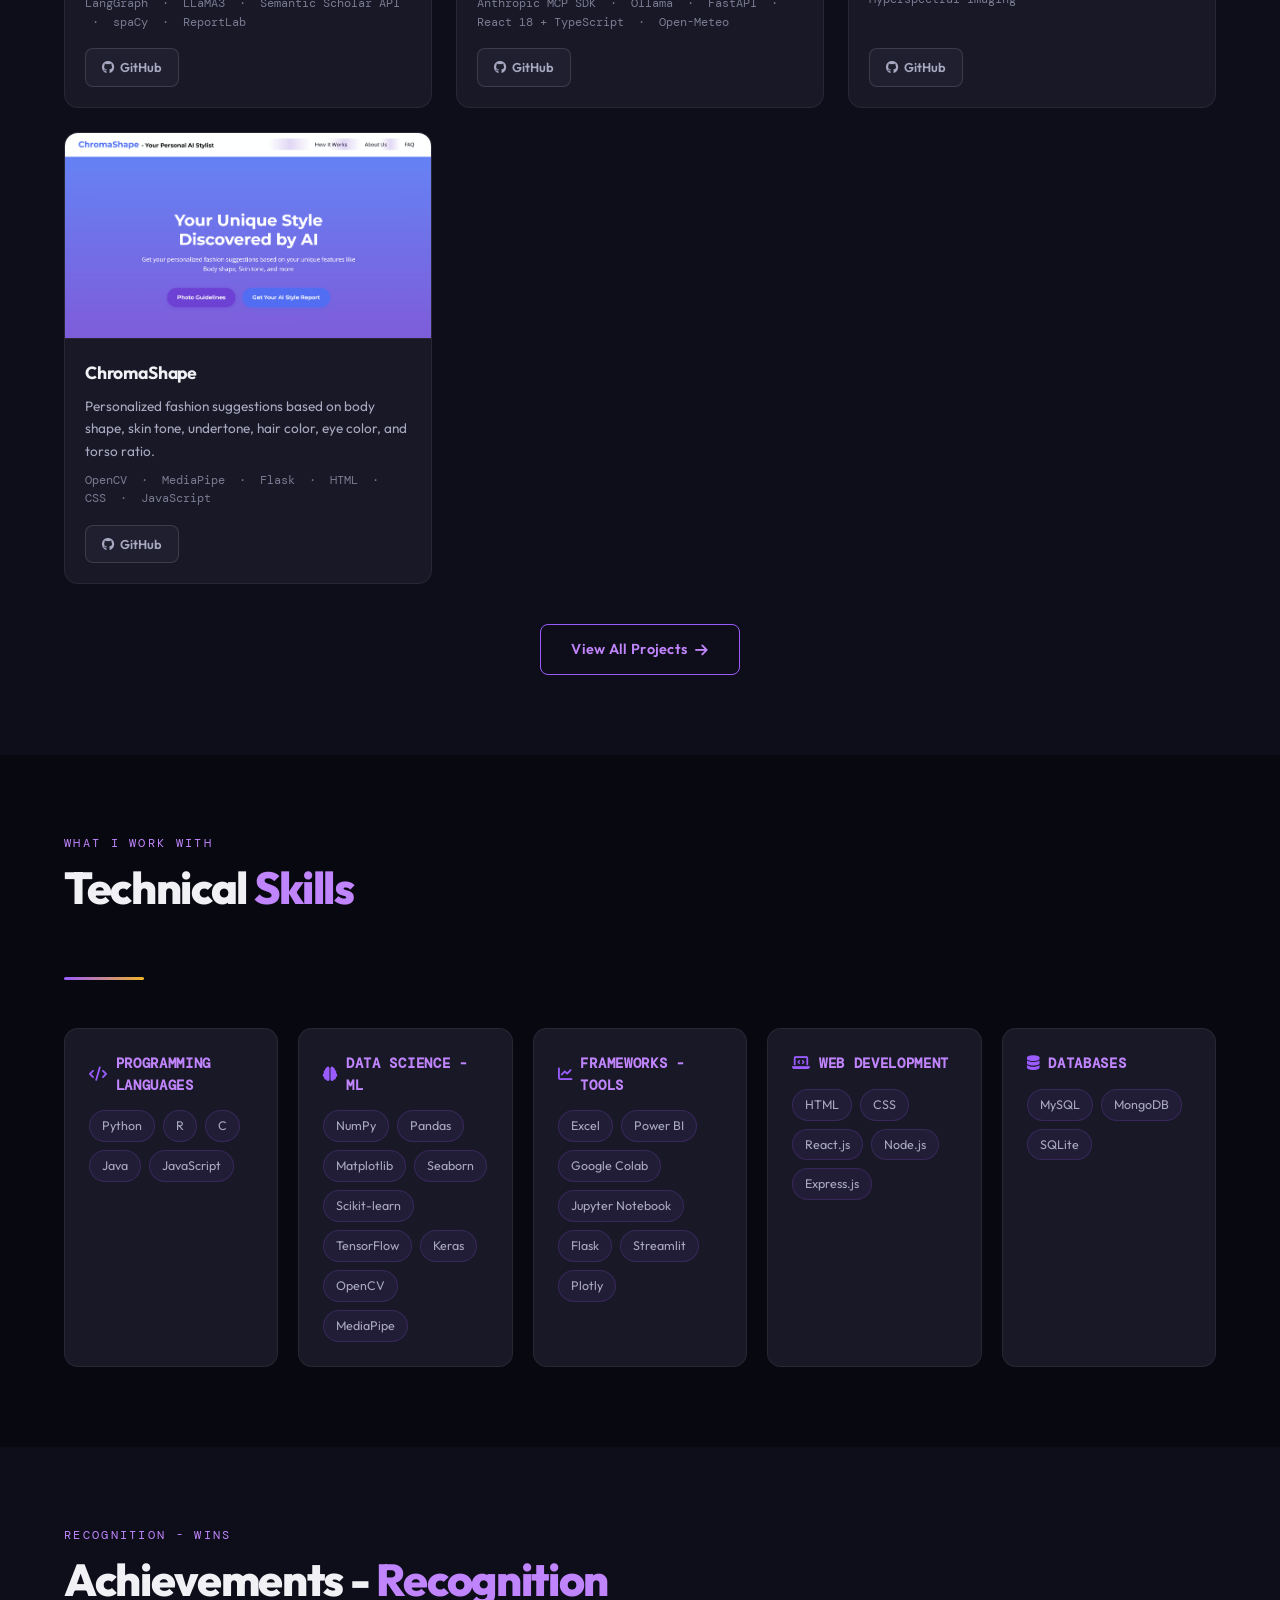
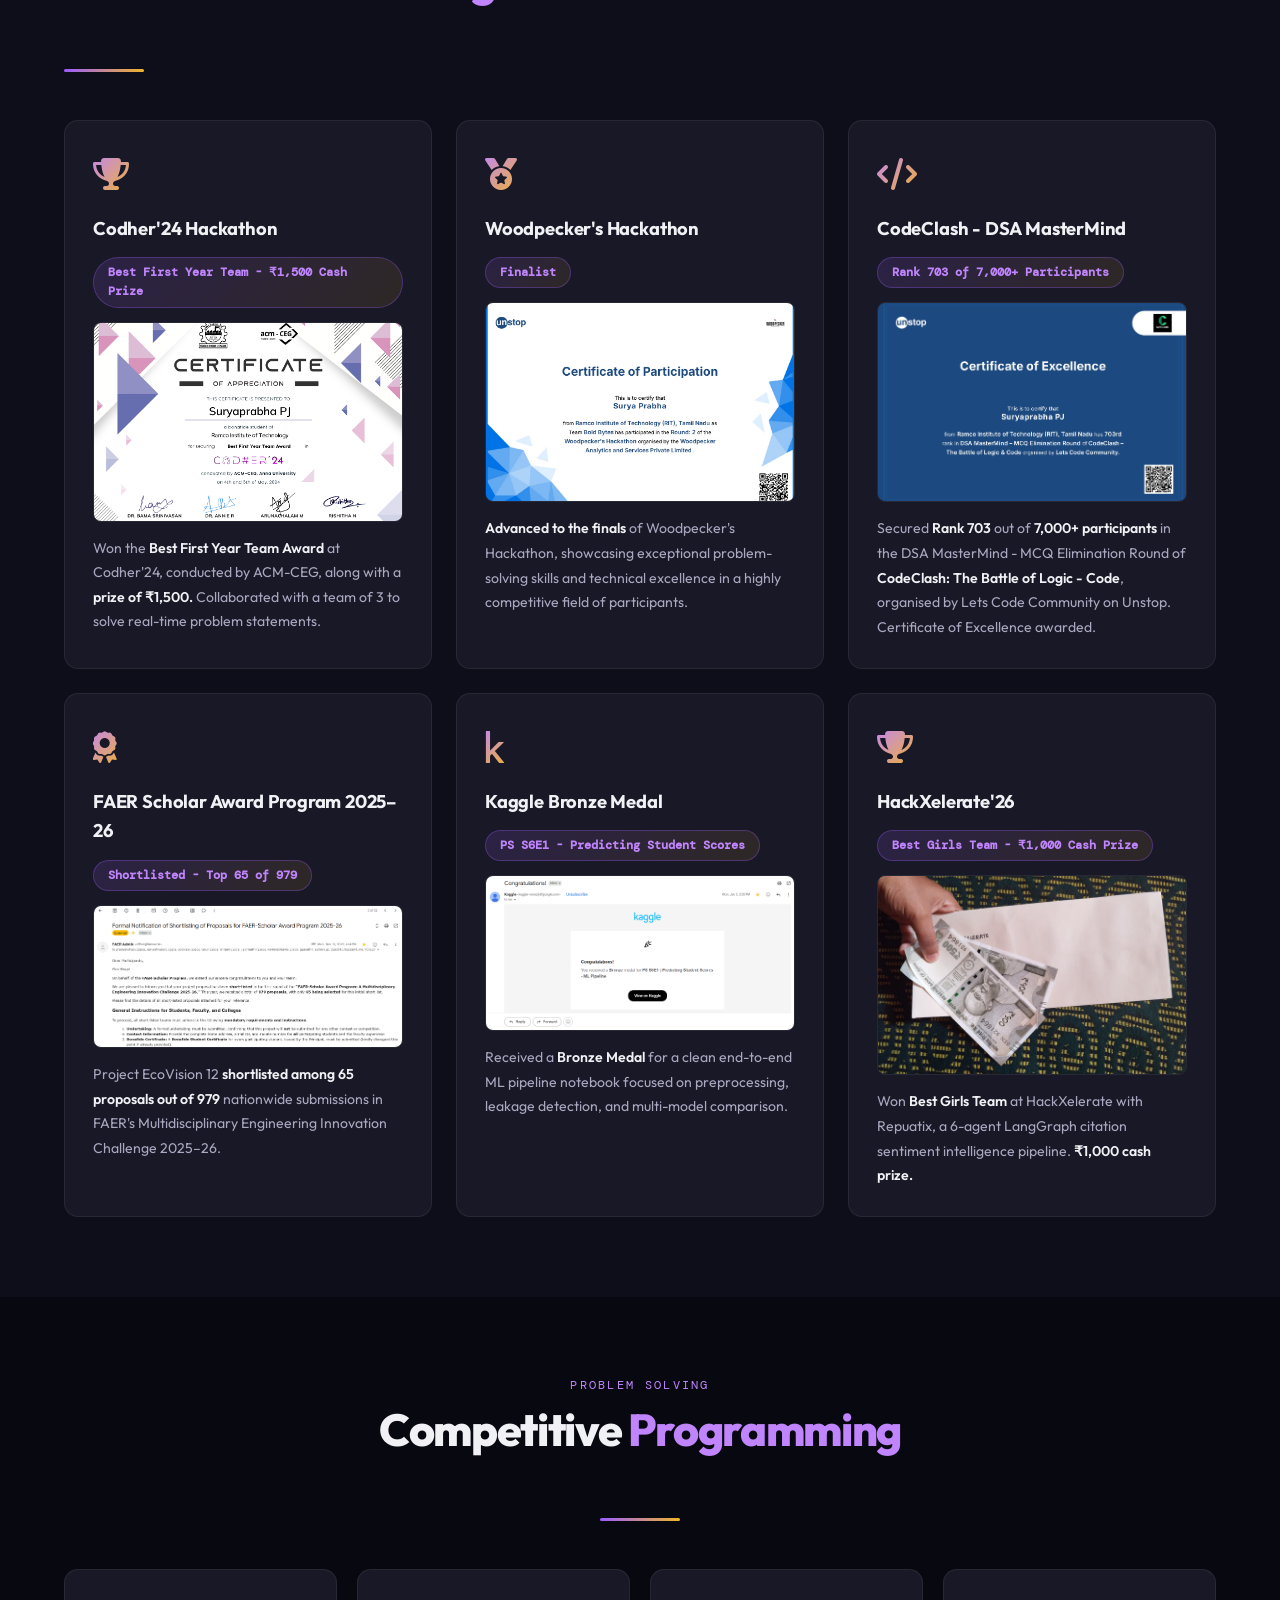
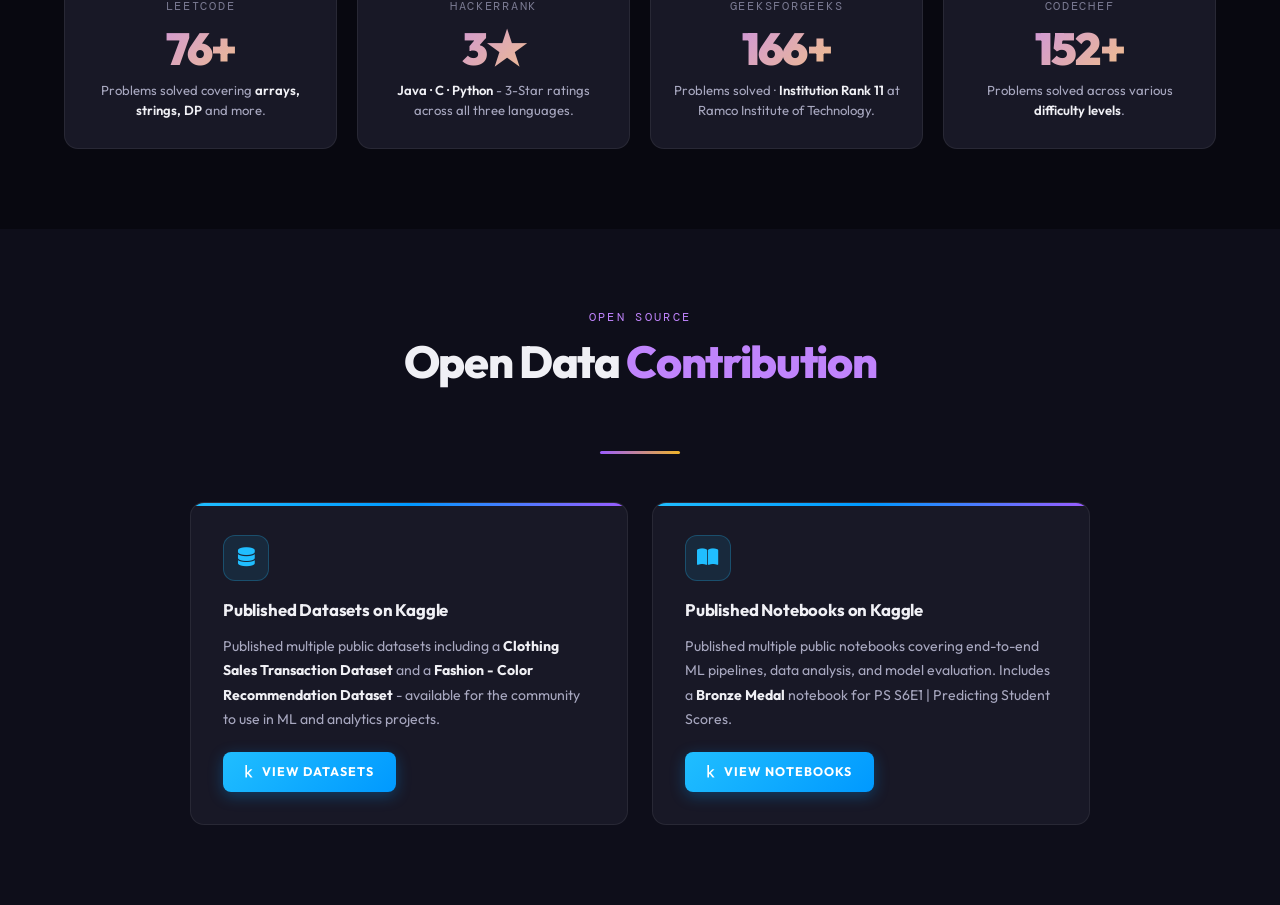
==== commit 3a077cd0: "Update index.html" ====
--- a/index.html
+++ b/index.html
@@ -915,7 +915,6 @@
           <div class="project-stack">OpenCV &nbsp;·&nbsp; MediaPipe &nbsp;·&nbsp; Flask &nbsp;·&nbsp; HTML &nbsp;·&nbsp; CSS &nbsp;·&nbsp; JavaScript</div>
           <div class="project-links">
             <a href="https://github.com/Suryaprabha19/ChromaShape" target="_blank"><i class="fab fa-github"></i> GitHub</a>
-            <a href="http://13.127.244.147/" target="_blank"><i class="fas fa-external-link-alt"></i> Live Demo</a>
           </div>
         </div>
       </div>
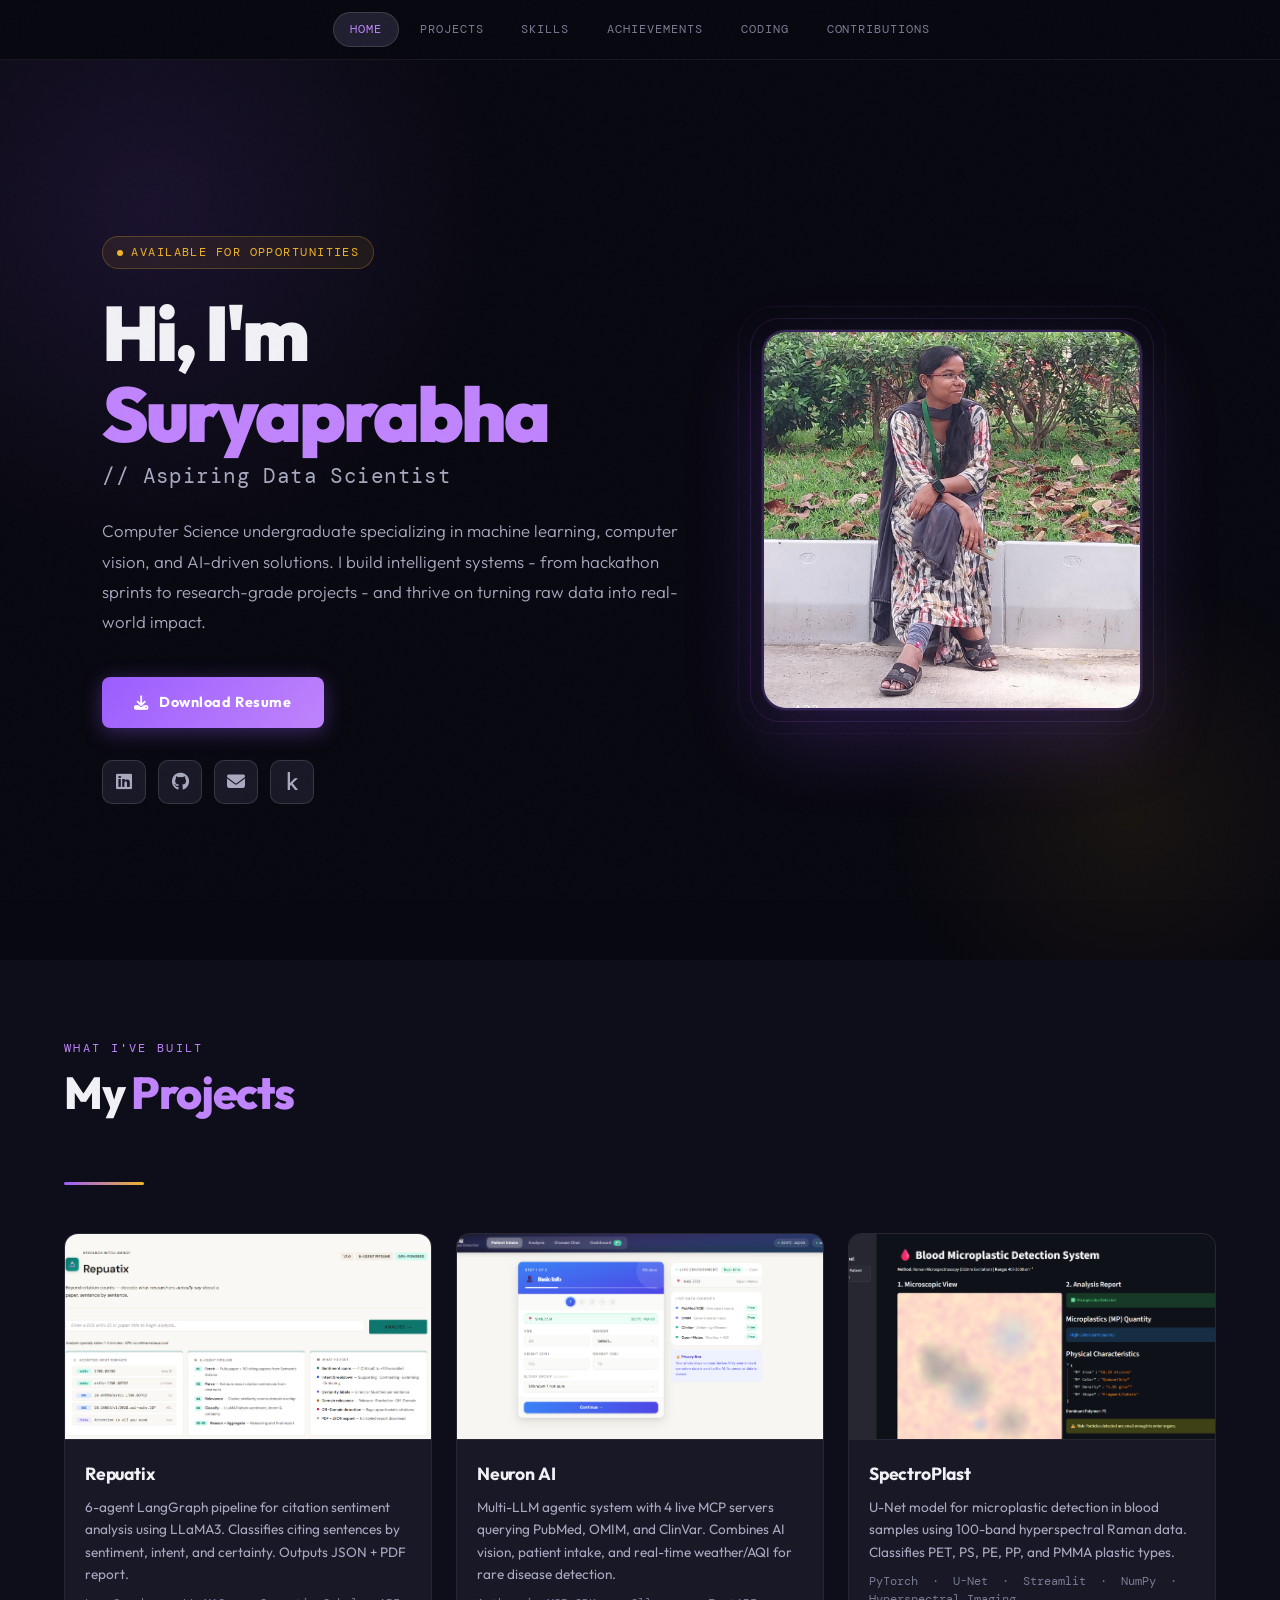
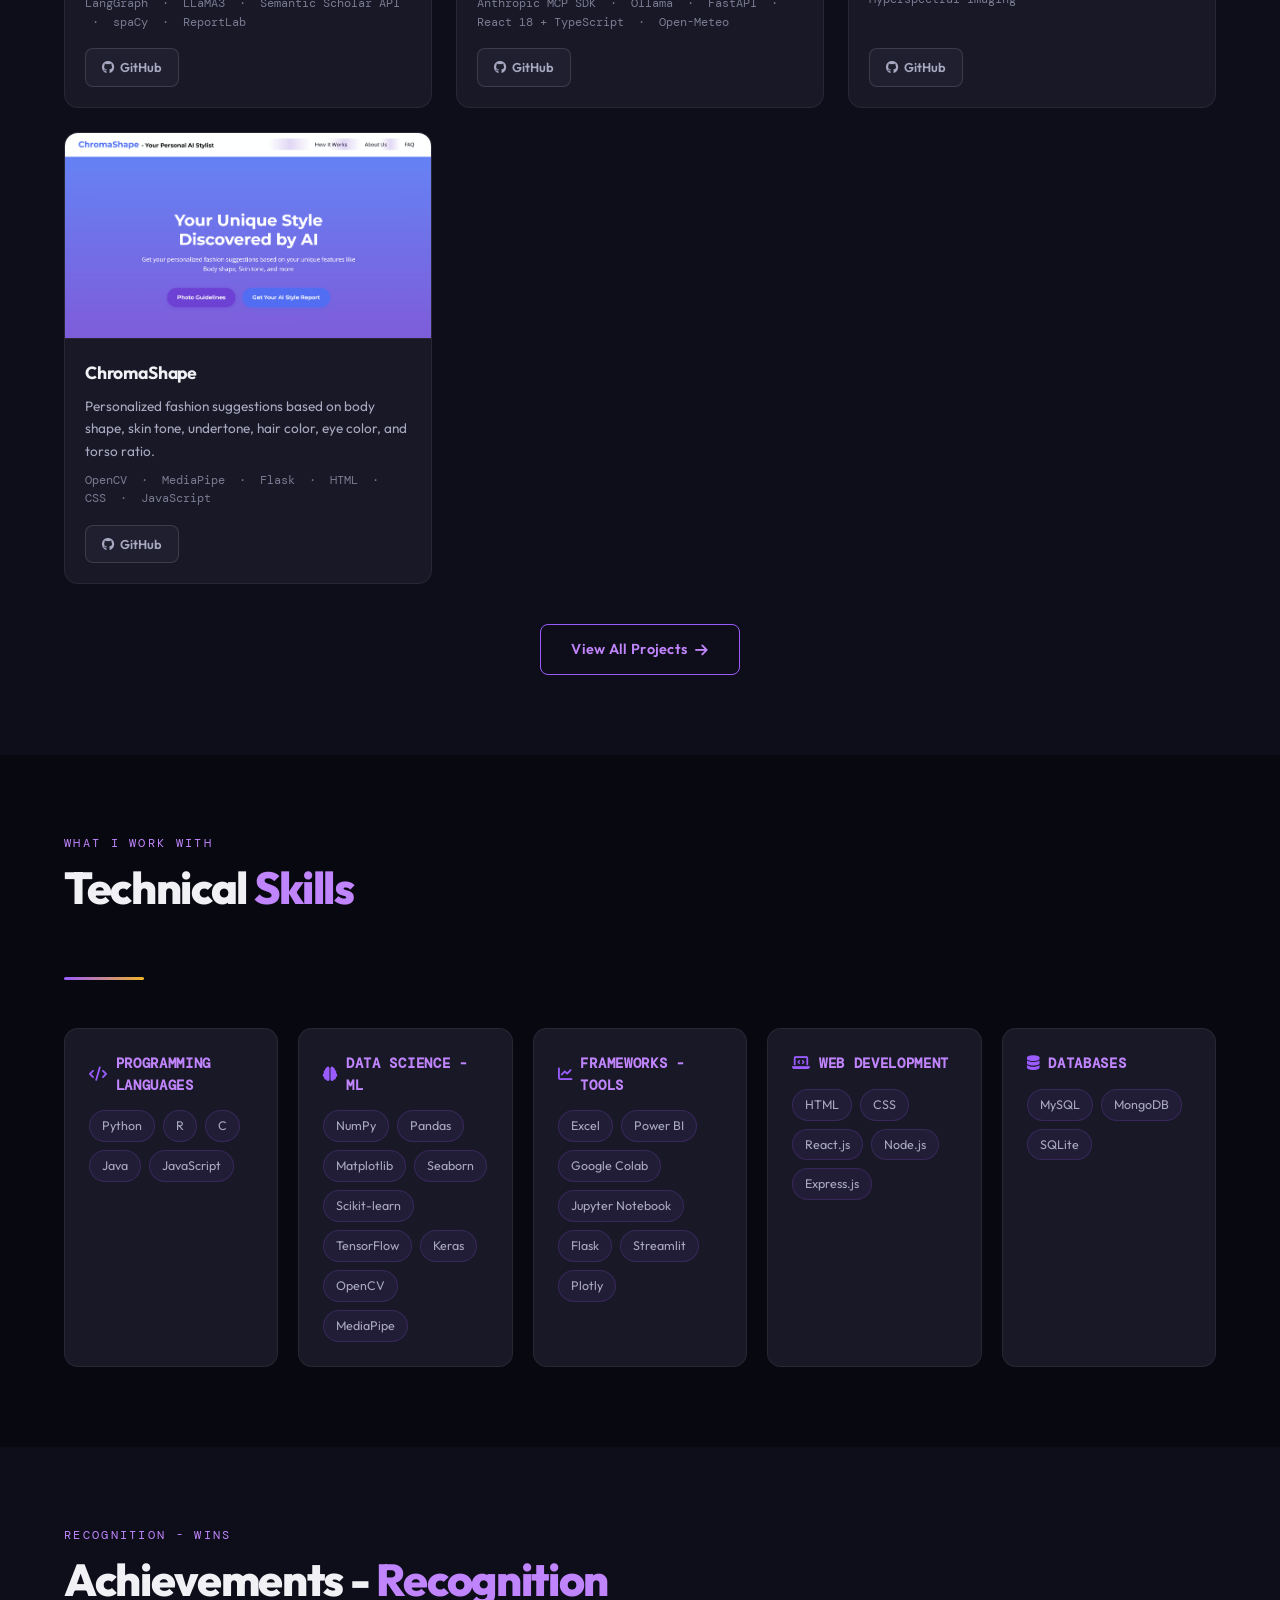
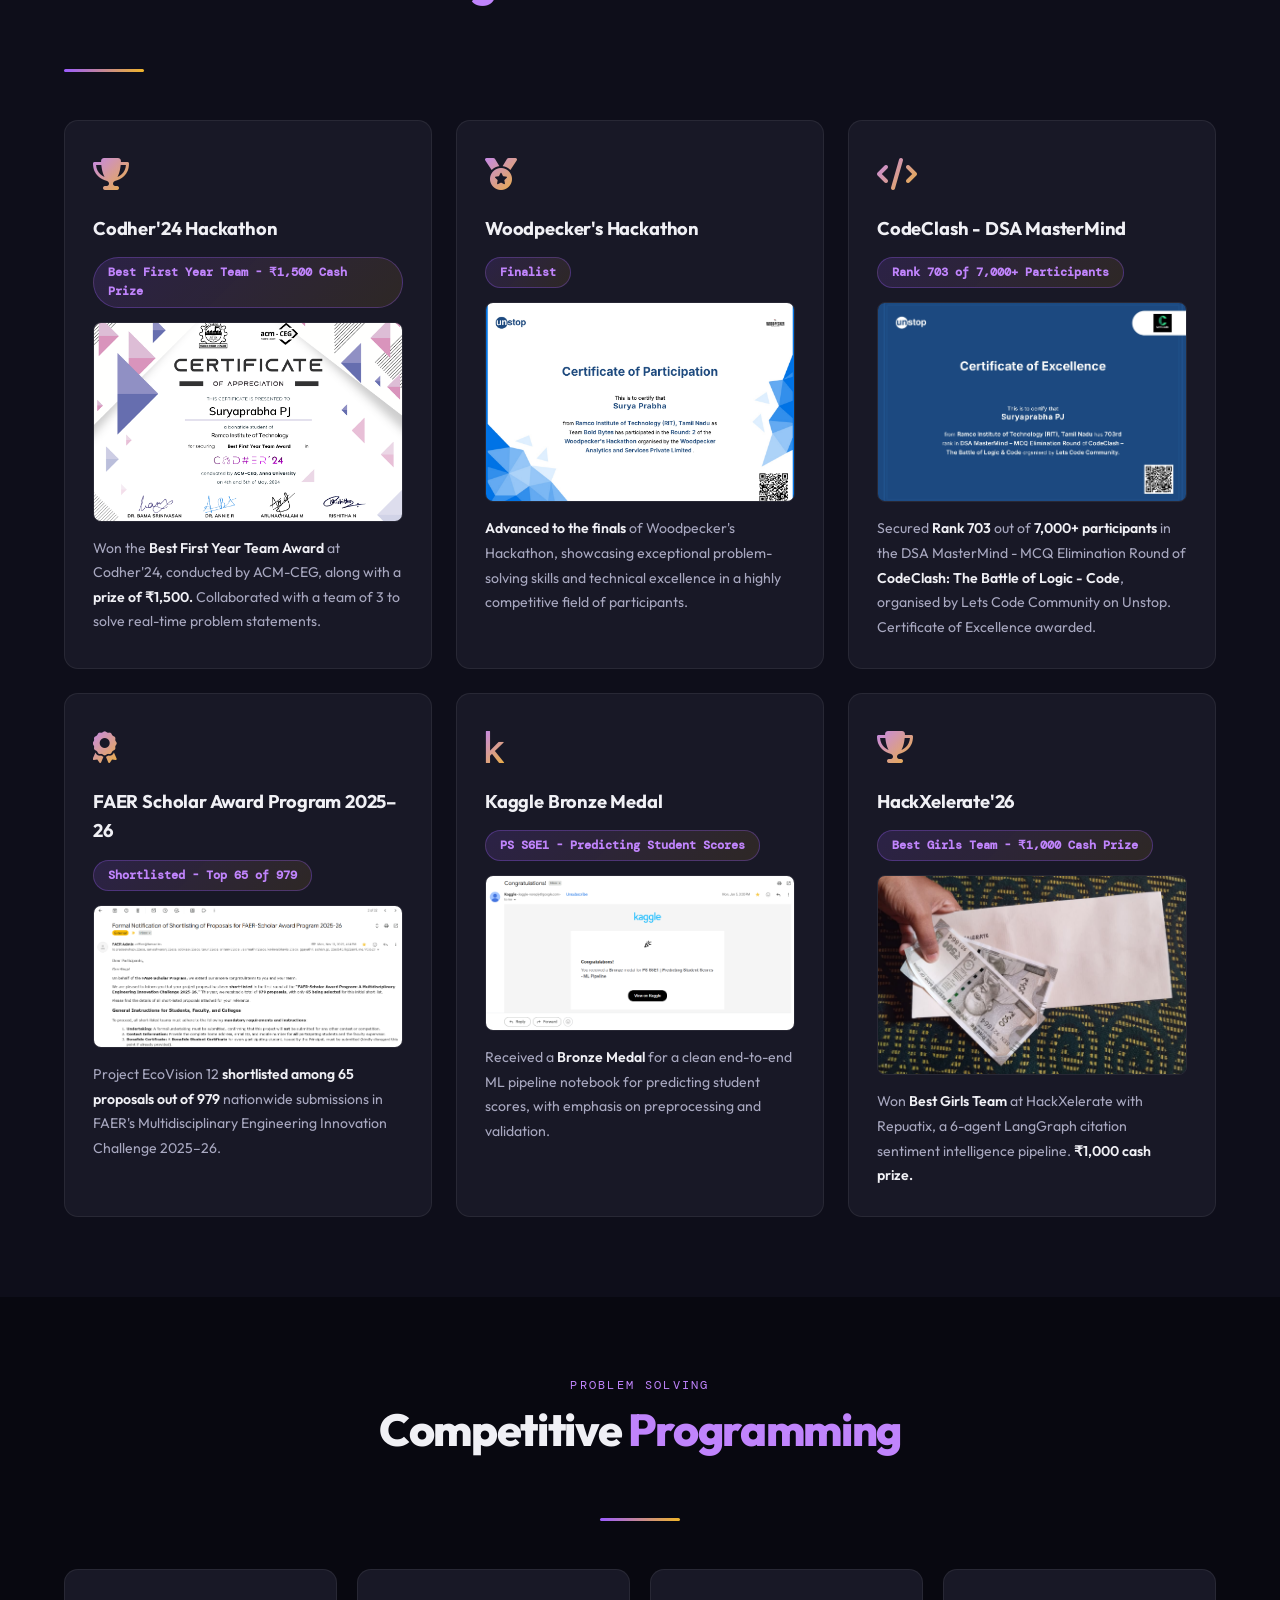
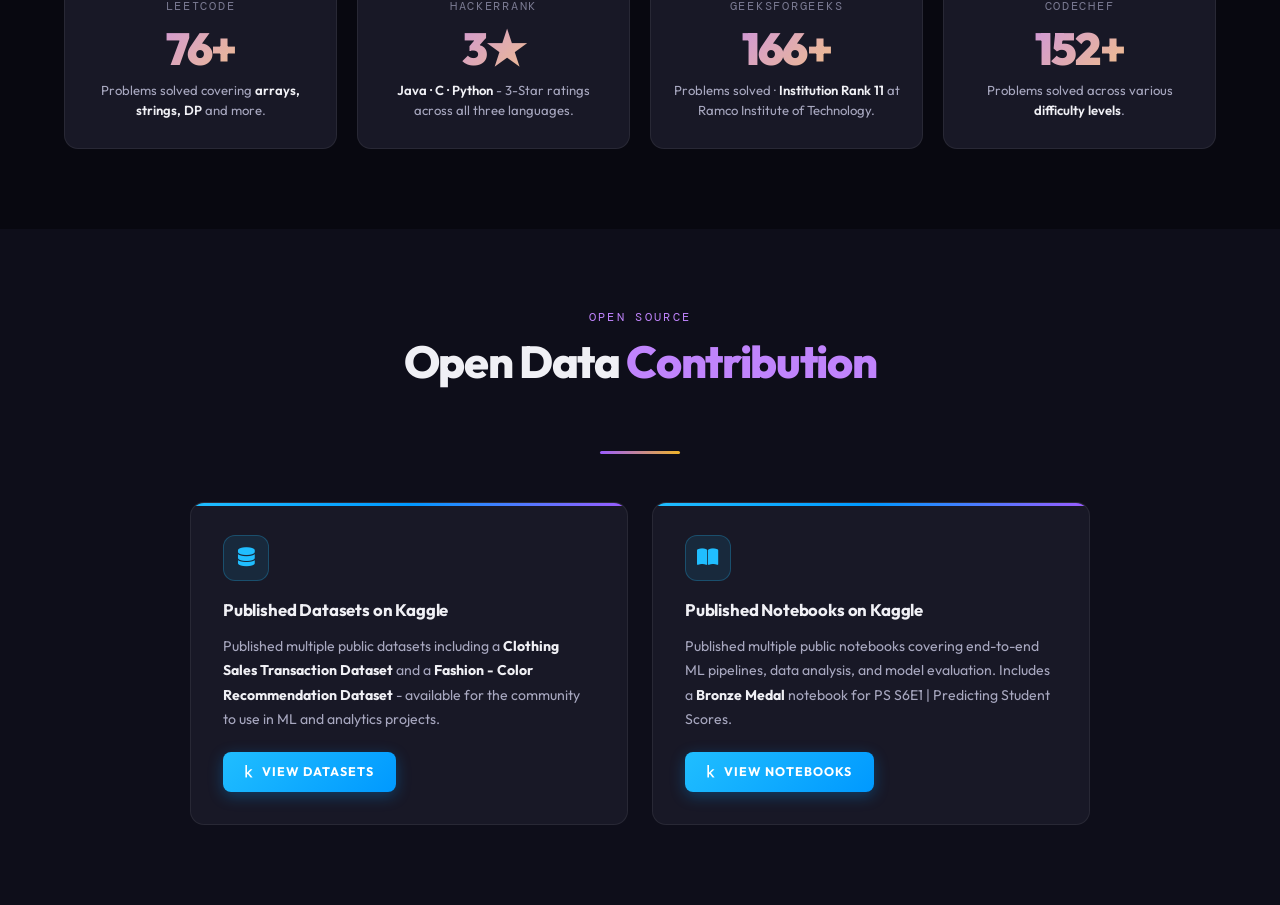
==== commit 7486b51a: "Update index.html" ====
--- a/index.html
+++ b/index.html
@@ -1095,7 +1095,7 @@
         <h3>Kaggle Bronze Medal</h3>
         <div class="achievement-badge">PS S6E1 - Predicting Student Scores</div>
         <img src="Images/Kaggle-bronze.png" alt="Kaggle Bronze Medal">
-        <p>Received a <strong>Bronze Medal</strong> for a clean end-to-end ML pipeline notebook focused on preprocessing, leakage detection, and multi-model comparison.</p>
+        <p>Received a <strong>Bronze Medal</strong> for a clean end-to-end ML pipeline notebook for predicting student scores, with emphasis on preprocessing and validation.</p>
       </div>
 
       <div class="achievement-card reveal">
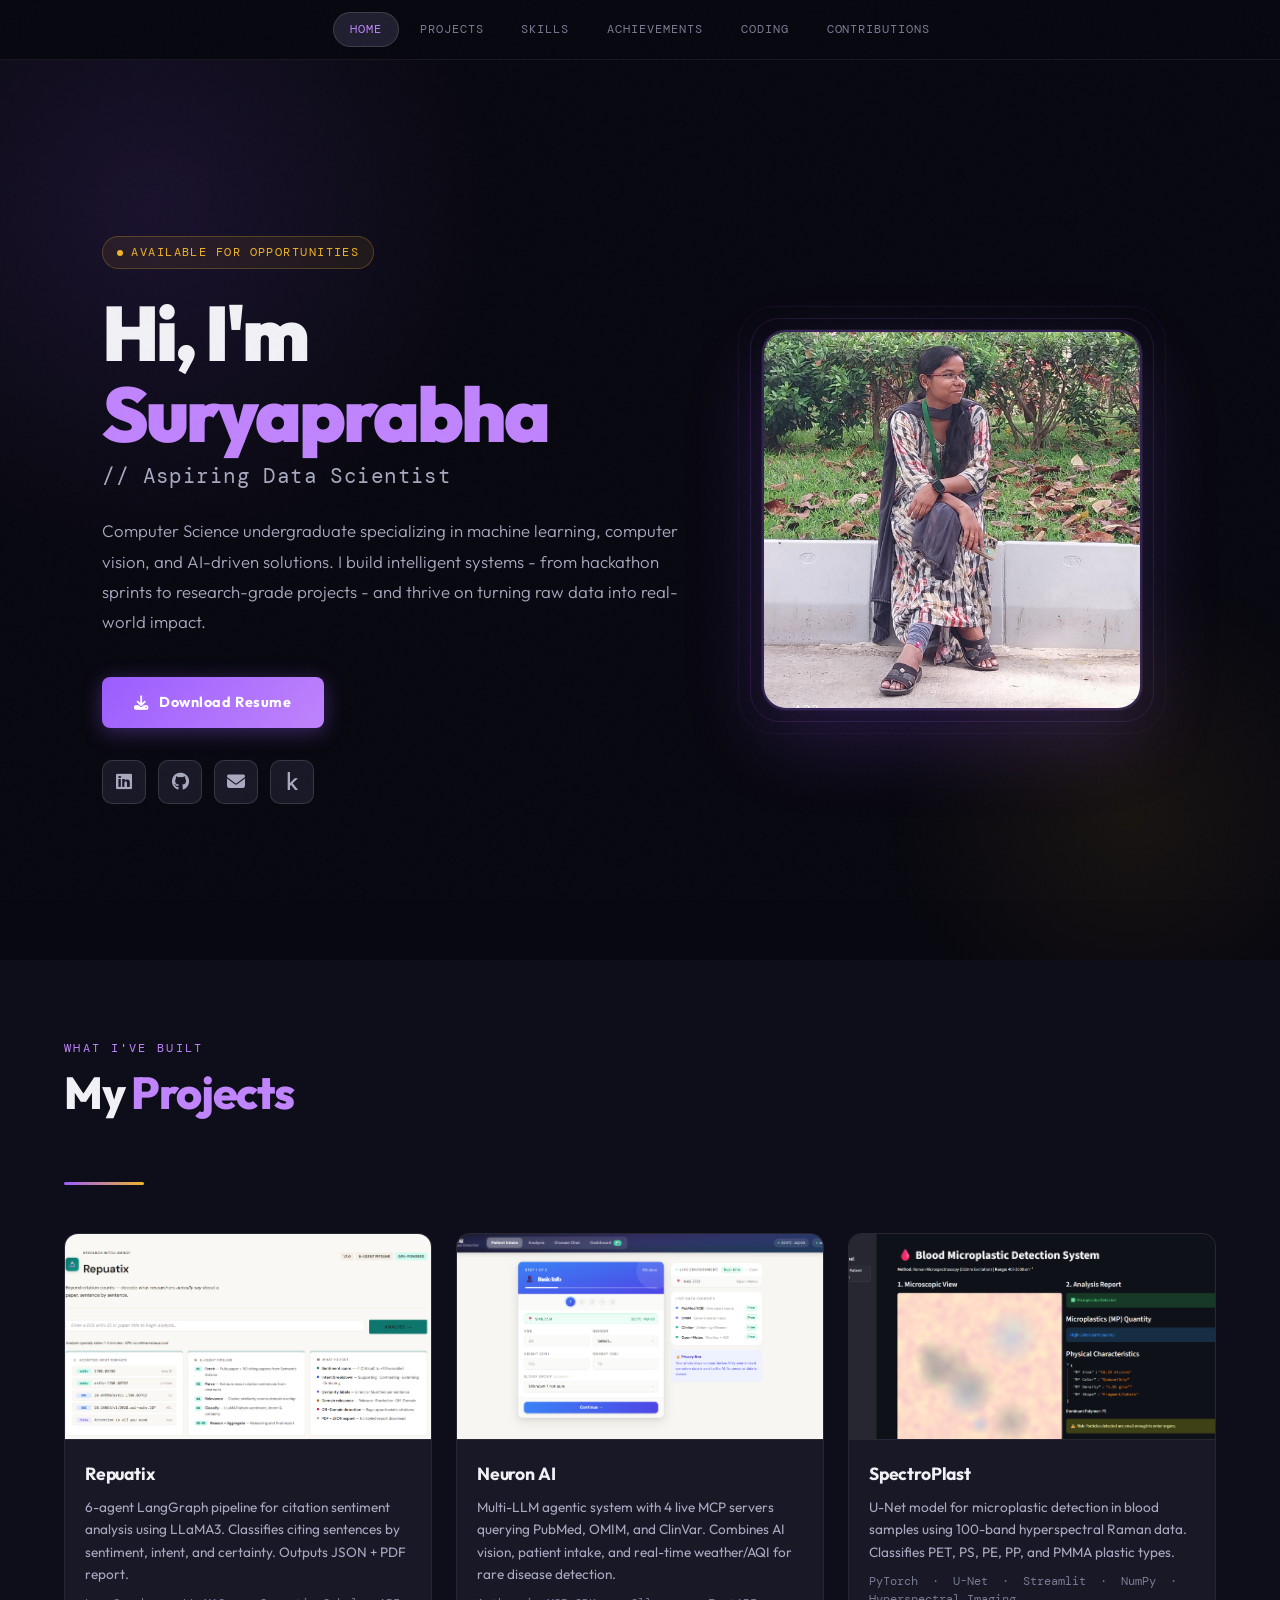
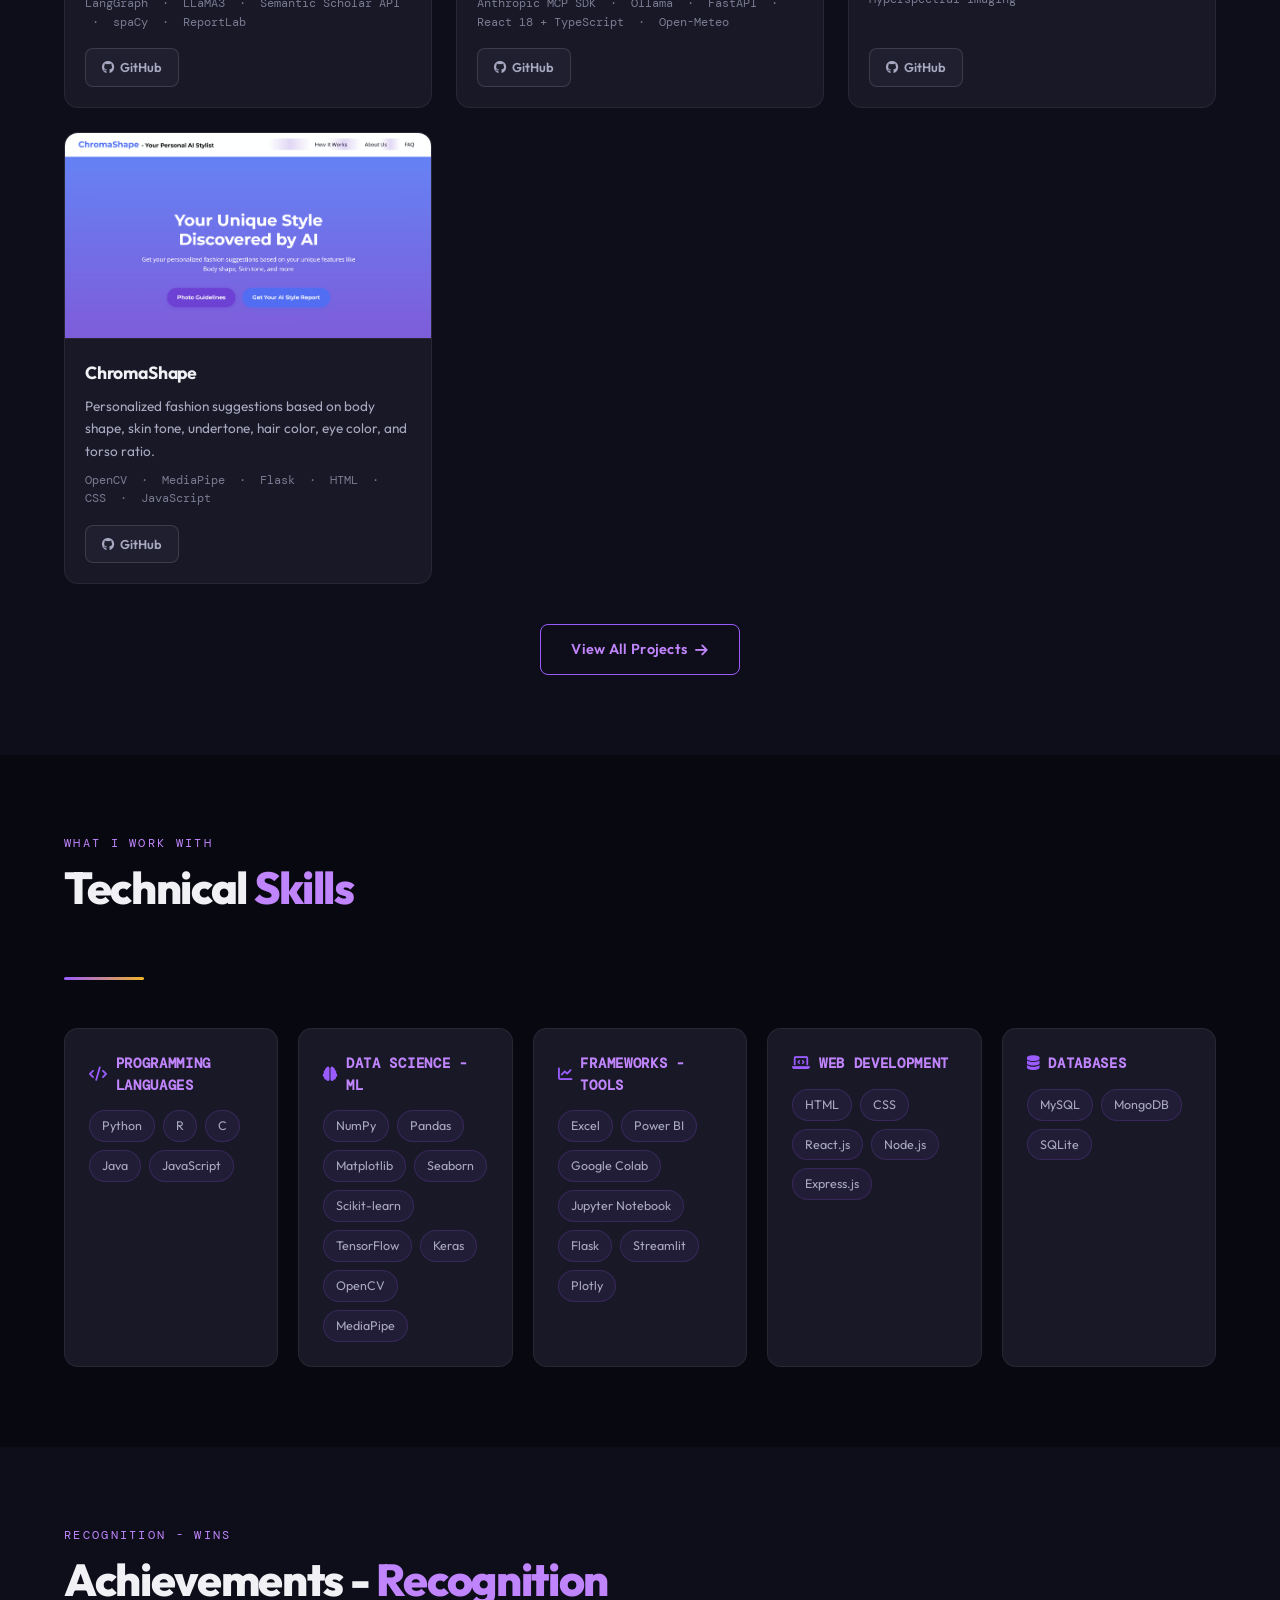
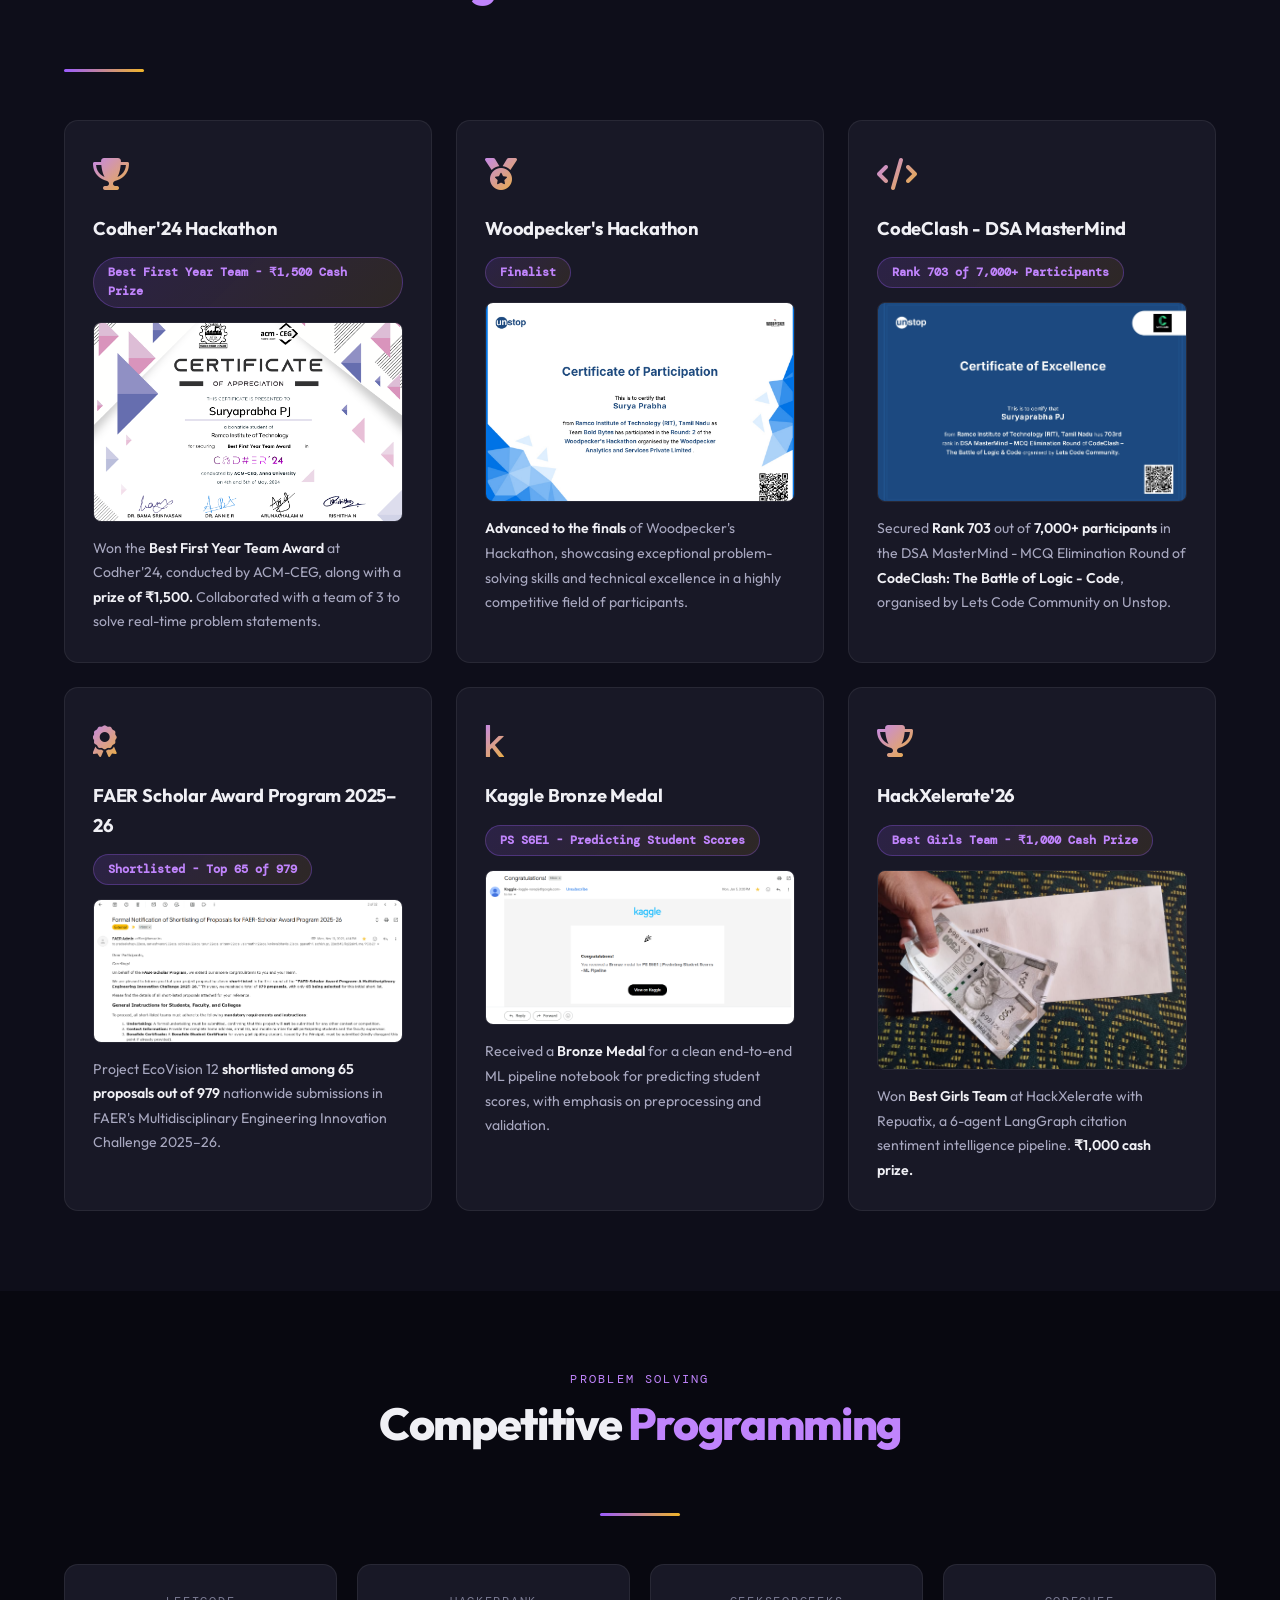
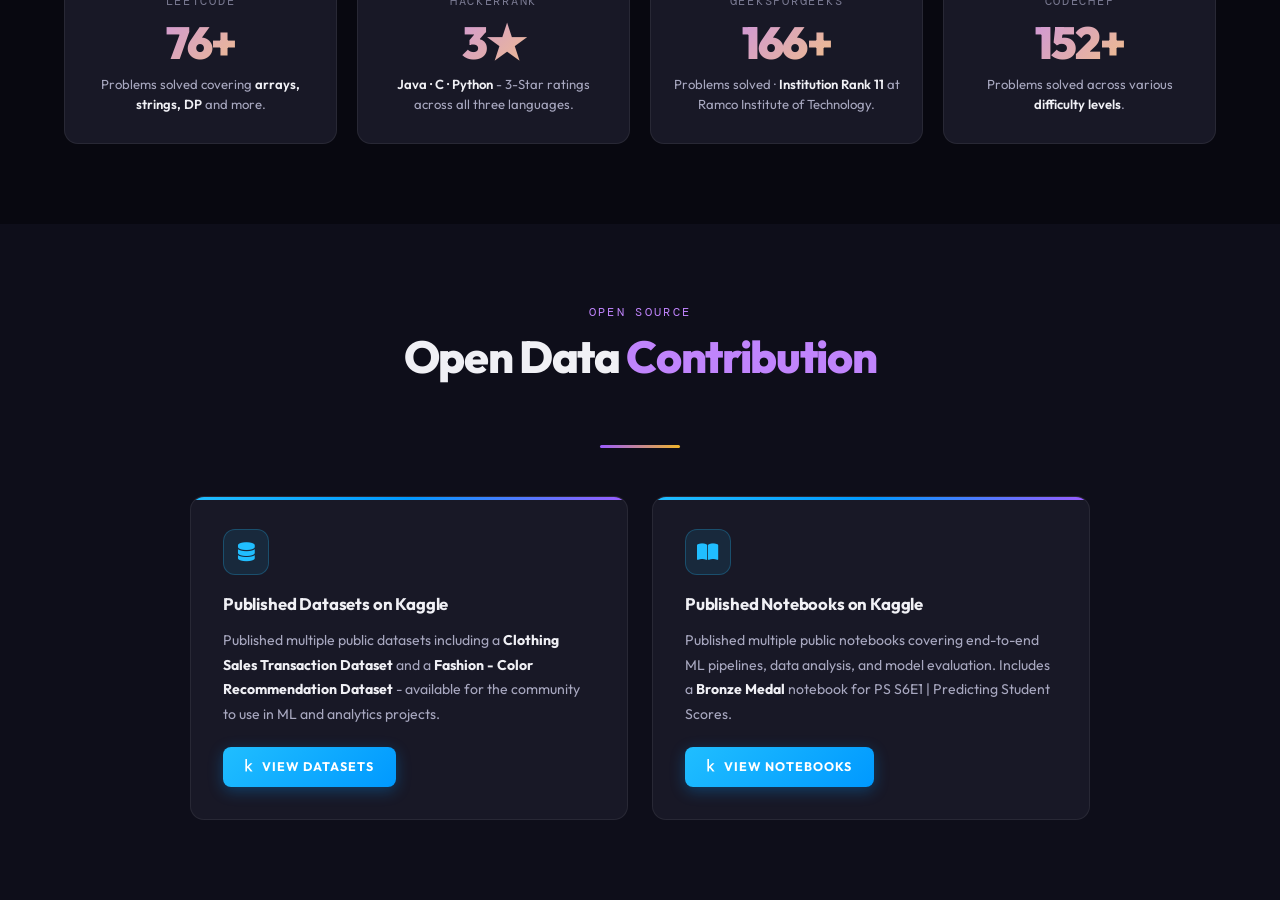
==== commit c757b6c4: "Update index.html" ====
--- a/index.html
+++ b/index.html
@@ -1079,7 +1079,7 @@
         <h3>CodeClash - DSA MasterMind</h3>
         <div class="achievement-badge">Rank 703 of 7,000+ Participants</div>
         <img src="Images/dsa.png" alt="CodeClash Certificate">
-        <p>Secured <strong>Rank 703</strong> out of <strong>7,000+ participants</strong> in the DSA MasterMind - MCQ Elimination Round of <strong>CodeClash: The Battle of Logic - Code</strong>, organised by Lets Code Community on Unstop. Certificate of Excellence awarded.</p>
+        <p>Secured <strong>Rank 703</strong> out of <strong>7,000+ participants</strong> in the DSA MasterMind - MCQ Elimination Round of <strong>CodeClash: The Battle of Logic - Code</strong>, organised by Lets Code Community on Unstop. </p>
       </div>
 
       <div class="achievement-card reveal">
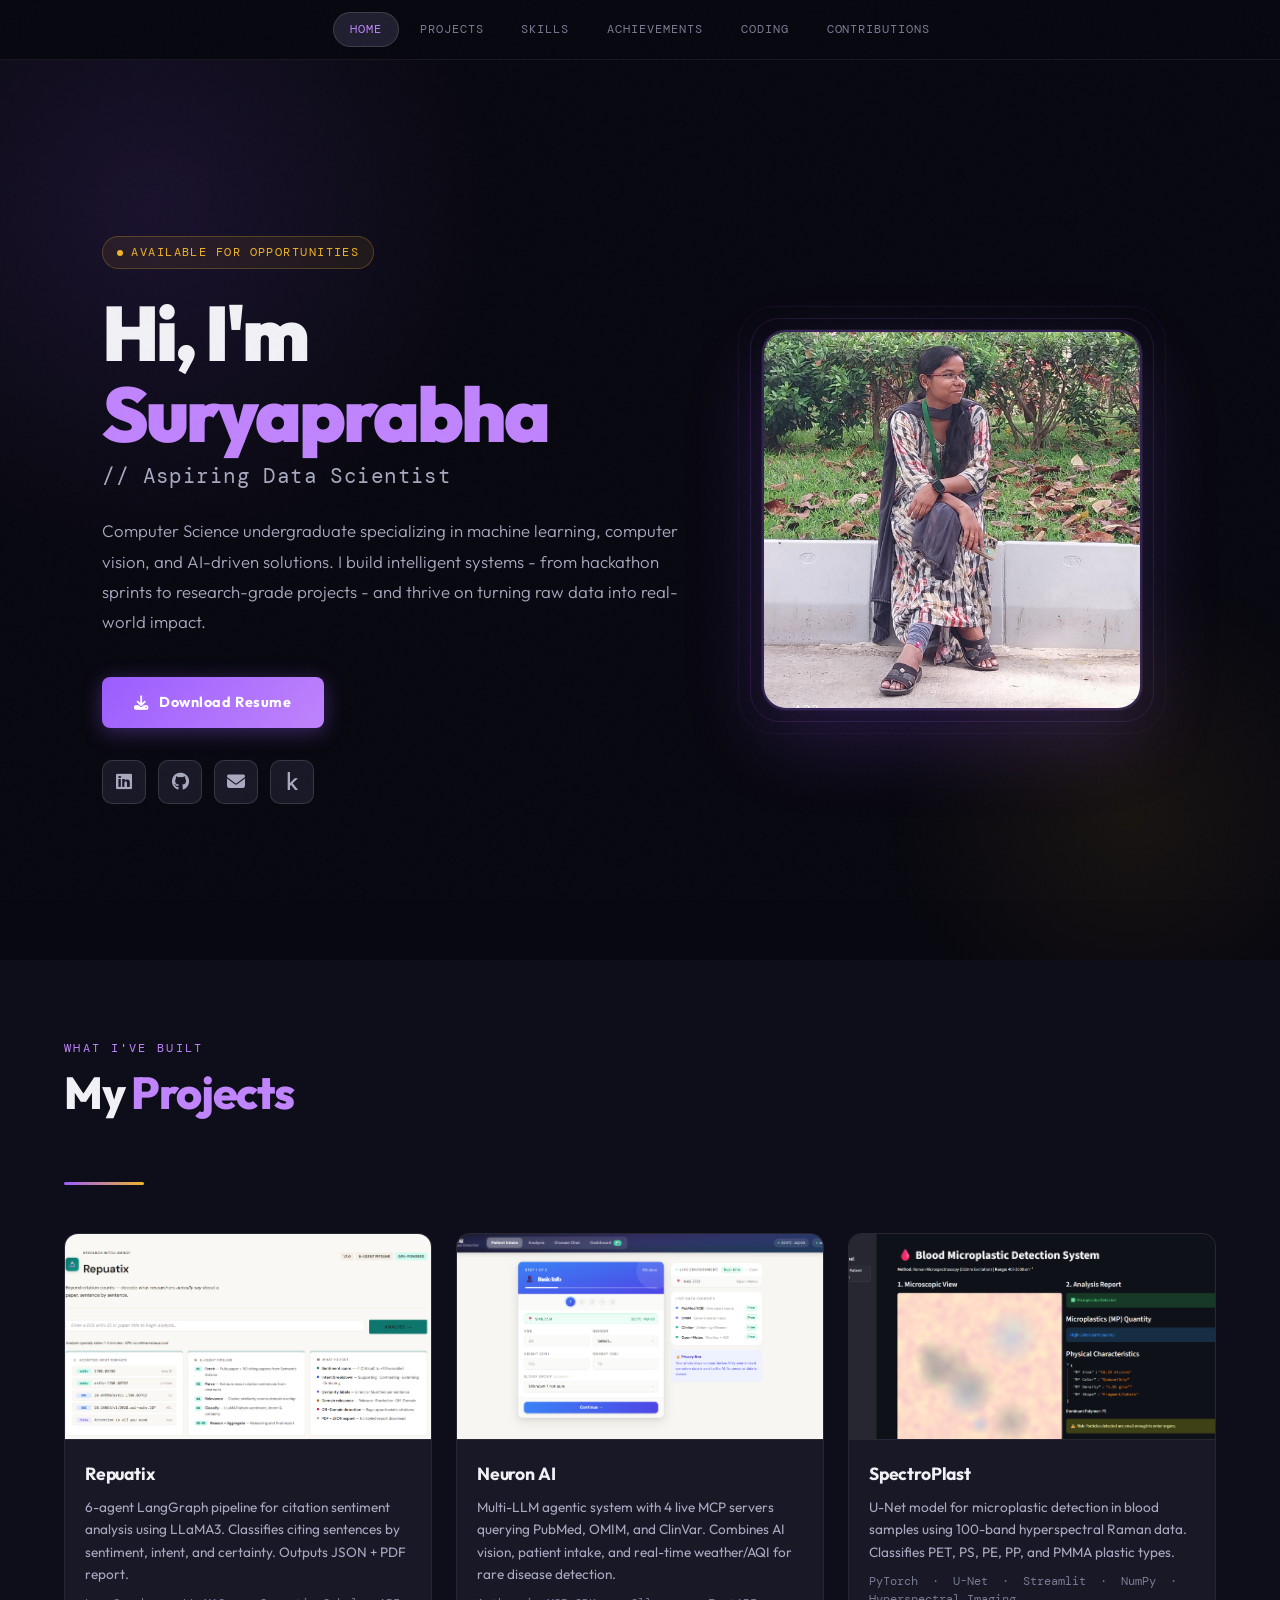
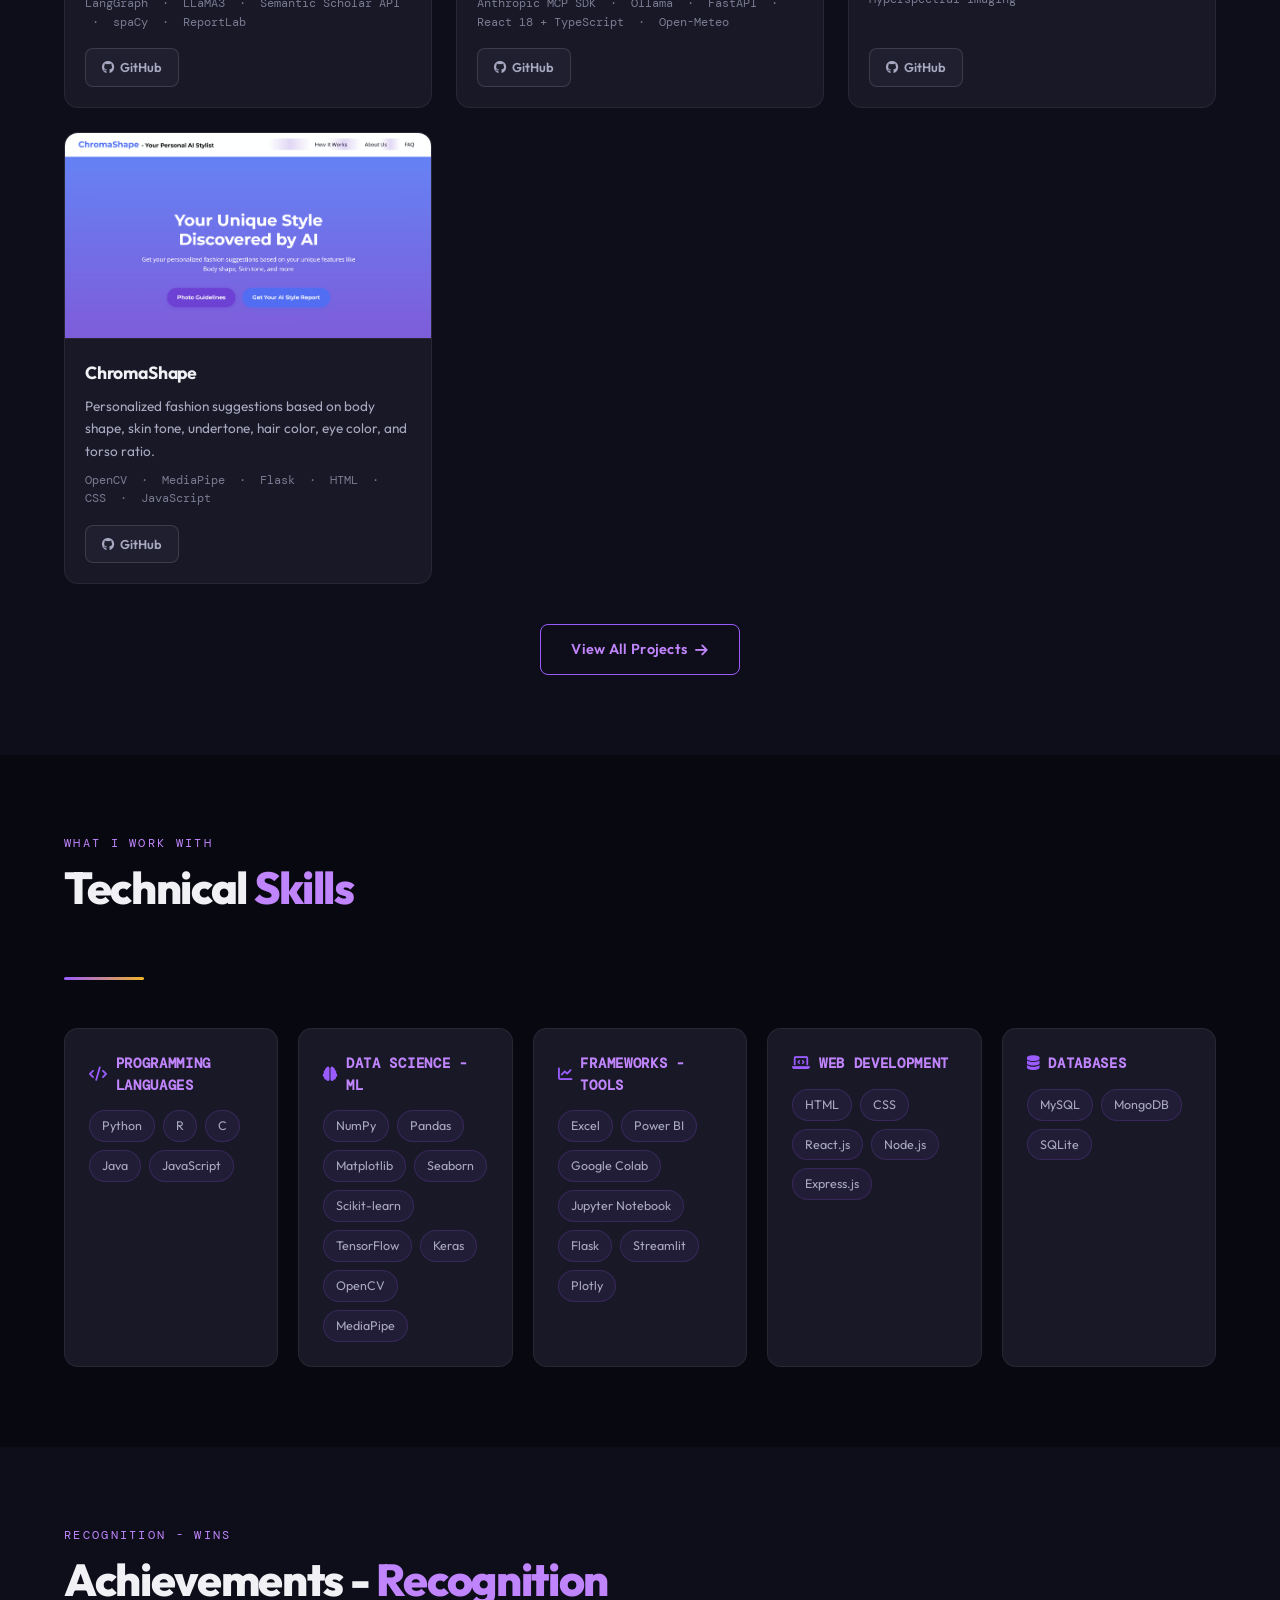
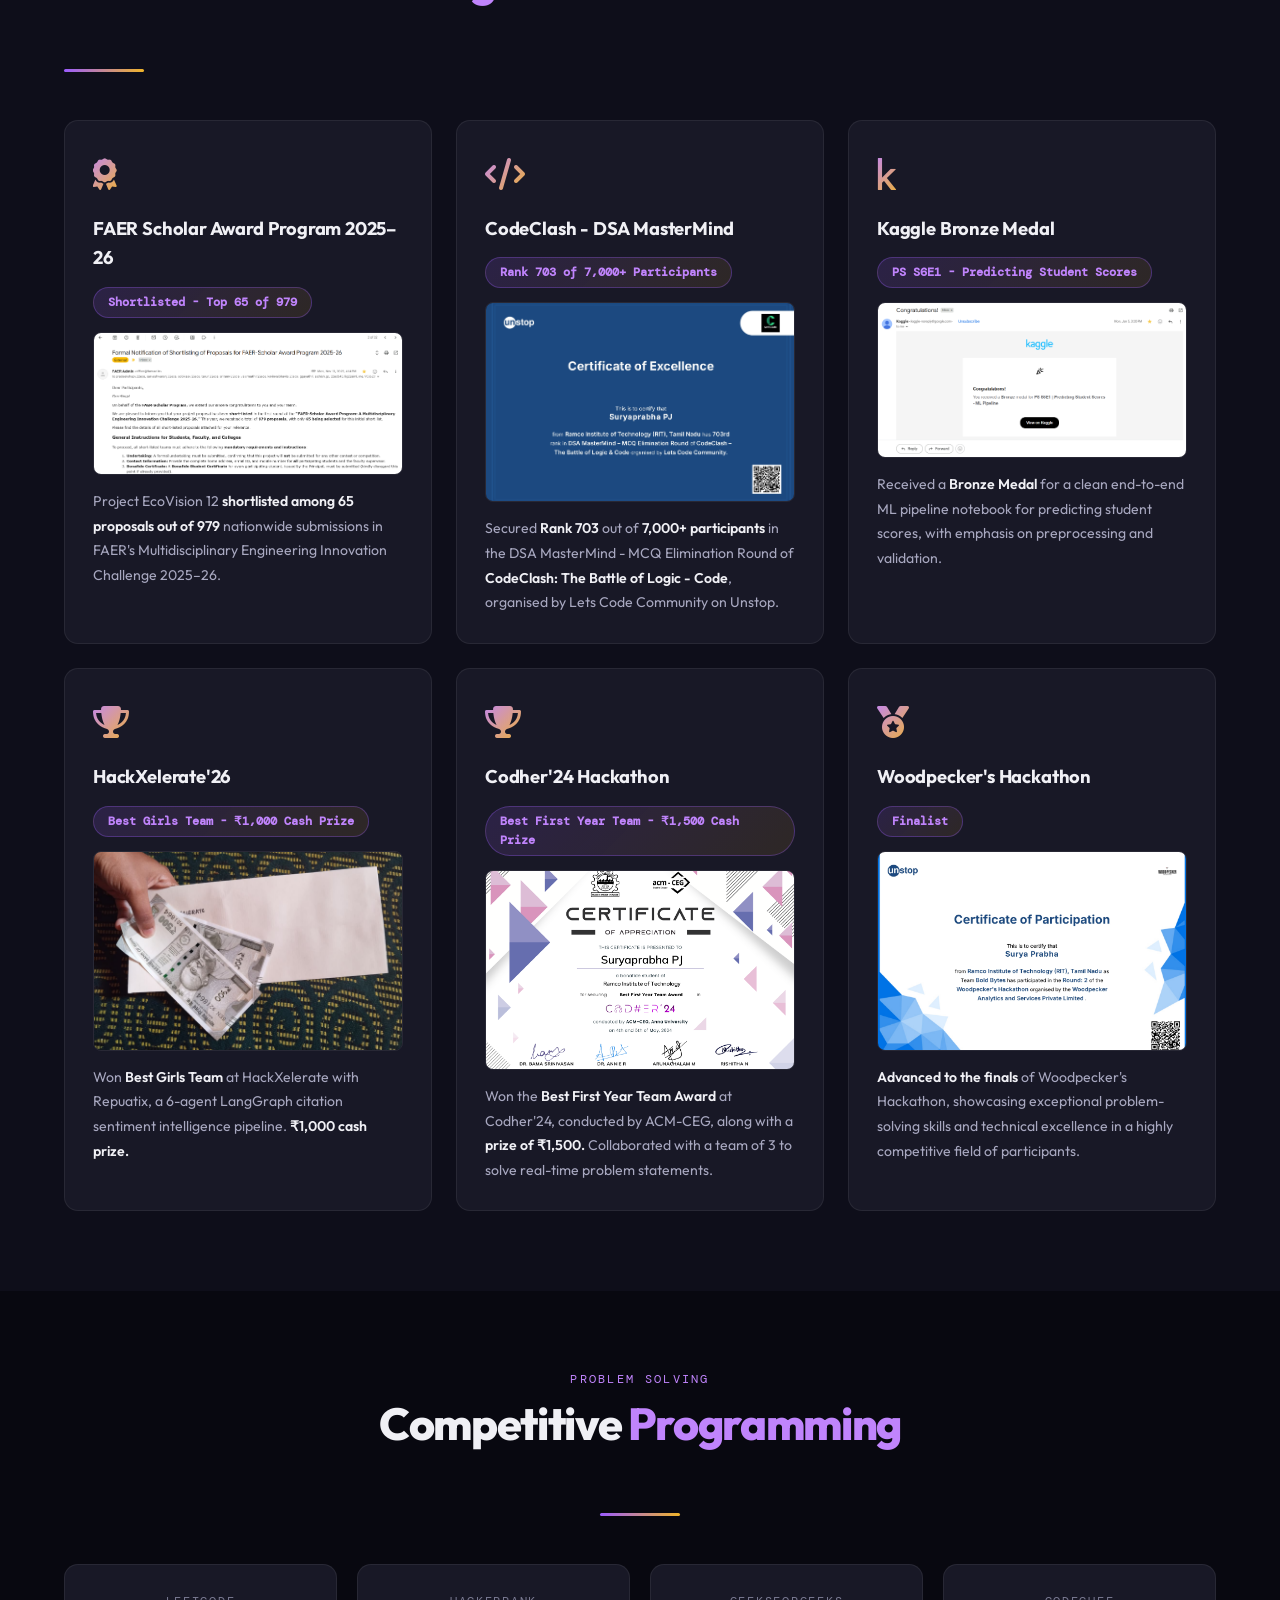
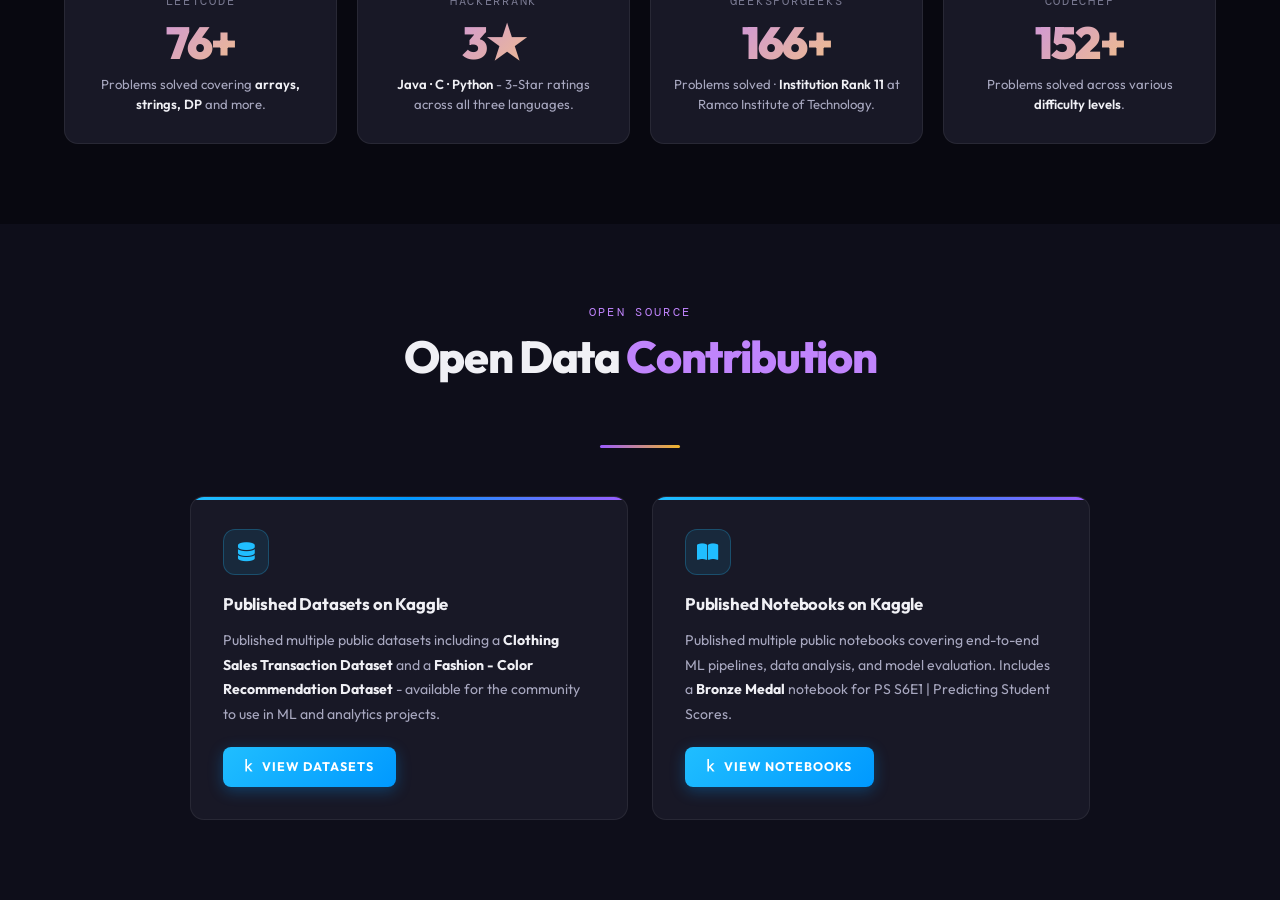
==== commit cde97920: "Update index.html" ====
--- a/index.html
+++ b/index.html
@@ -1059,6 +1059,38 @@
     <div class="achievements-grid">
 
       <div class="achievement-card reveal">
+        <div class="achievement-icon"><i class="fas fa-award"></i></div>
+        <h3>FAER Scholar Award Program 2025–26</h3>
+        <div class="achievement-badge">Shortlisted - Top 65 of 979</div>
+        <img src="Images/faer.png" alt="FAER Scholar Award">
+        <p>Project EcoVision 12<strong> shortlisted among 65 proposals out of 979</strong> nationwide submissions in FAER's Multidisciplinary Engineering Innovation Challenge 2025–26.</p>
+      </div>
+
+      <div class="achievement-card reveal">
+        <div class="achievement-icon"><i class="fas fa-code"></i></div>
+        <h3>CodeClash - DSA MasterMind</h3>
+        <div class="achievement-badge">Rank 703 of 7,000+ Participants</div>
+        <img src="Images/dsa.png" alt="CodeClash Certificate">
+        <p>Secured <strong>Rank 703</strong> out of <strong>7,000+ participants</strong> in the DSA MasterMind - MCQ Elimination Round of <strong>CodeClash: The Battle of Logic - Code</strong>, organised by Lets Code Community on Unstop. </p>
+      </div>
+
+      <div class="achievement-card reveal">
+        <div class="achievement-icon"><i class="fab fa-kaggle"></i></div>
+        <h3>Kaggle Bronze Medal</h3>
+        <div class="achievement-badge">PS S6E1 - Predicting Student Scores</div>
+        <img src="Images/Kaggle-bronze.png" alt="Kaggle Bronze Medal">
+        <p>Received a <strong>Bronze Medal</strong> for a clean end-to-end ML pipeline notebook for predicting student scores, with emphasis on preprocessing and validation.</p>
+      </div>
+
+      <div class="achievement-card reveal">
+        <div class="achievement-icon"><i class="fas fa-trophy"></i></div>
+        <h3>HackXelerate'26</h3>
+        <div class="achievement-badge">Best Girls Team - ₹1,000 Cash Prize</div>
+        <img src="Images/HackXelerate.jpeg" alt="HackXelerate">
+        <p>Won <strong>Best Girls Team</strong> at HackXelerate with Repuatix, a 6-agent LangGraph citation sentiment intelligence pipeline. <strong>₹1,000 cash prize.</strong></p>
+      </div>
+
+      <div class="achievement-card reveal">
         <div class="achievement-icon"><i class="fas fa-trophy"></i></div>
         <h3>Codher'24 Hackathon</h3>
         <div class="achievement-badge">Best First Year Team - ₹1,500 Cash Prize</div>
@@ -1072,38 +1104,6 @@
         <div class="achievement-badge">Finalist</div>
         <img src="Images/Suryaprabha.jpg" alt="Woodpecker's Hackathon Finalist">
         <p><Strong>Advanced to the finals</Strong> of Woodpecker's Hackathon, showcasing exceptional problem-solving skills and technical excellence in a highly competitive field of participants.</p>
-      </div>
-
-      <div class="achievement-card reveal">
-        <div class="achievement-icon"><i class="fas fa-code"></i></div>
-        <h3>CodeClash - DSA MasterMind</h3>
-        <div class="achievement-badge">Rank 703 of 7,000+ Participants</div>
-        <img src="Images/dsa.png" alt="CodeClash Certificate">
-        <p>Secured <strong>Rank 703</strong> out of <strong>7,000+ participants</strong> in the DSA MasterMind - MCQ Elimination Round of <strong>CodeClash: The Battle of Logic - Code</strong>, organised by Lets Code Community on Unstop. </p>
-      </div>
-
-      <div class="achievement-card reveal">
-        <div class="achievement-icon"><i class="fas fa-award"></i></div>
-        <h3>FAER Scholar Award Program 2025–26</h3>
-        <div class="achievement-badge">Shortlisted - Top 65 of 979</div>
-        <img src="Images/faer.png" alt="FAER Scholar Award">
-        <p>Project EcoVision 12<strong> shortlisted among 65 proposals out of 979</strong> nationwide submissions in FAER's Multidisciplinary Engineering Innovation Challenge 2025–26.</p>
-      </div>
-
-      <div class="achievement-card reveal">
-        <div class="achievement-icon"><i class="fab fa-kaggle"></i></div>
-        <h3>Kaggle Bronze Medal</h3>
-        <div class="achievement-badge">PS S6E1 - Predicting Student Scores</div>
-        <img src="Images/Kaggle-bronze.png" alt="Kaggle Bronze Medal">
-        <p>Received a <strong>Bronze Medal</strong> for a clean end-to-end ML pipeline notebook for predicting student scores, with emphasis on preprocessing and validation.</p>
-      </div>
-
-      <div class="achievement-card reveal">
-        <div class="achievement-icon"><i class="fas fa-trophy"></i></div>
-        <h3>HackXelerate'26</h3>
-        <div class="achievement-badge">Best Girls Team - ₹1,000 Cash Prize</div>
-        <img src="Images/HackXelerate.jpeg" alt="HackXelerate">
-        <p>Won <strong>Best Girls Team</strong> at HackXelerate with Repuatix, a 6-agent LangGraph citation sentiment intelligence pipeline. <strong>₹1,000 cash prize.</strong></p>
       </div>
 
     </div>
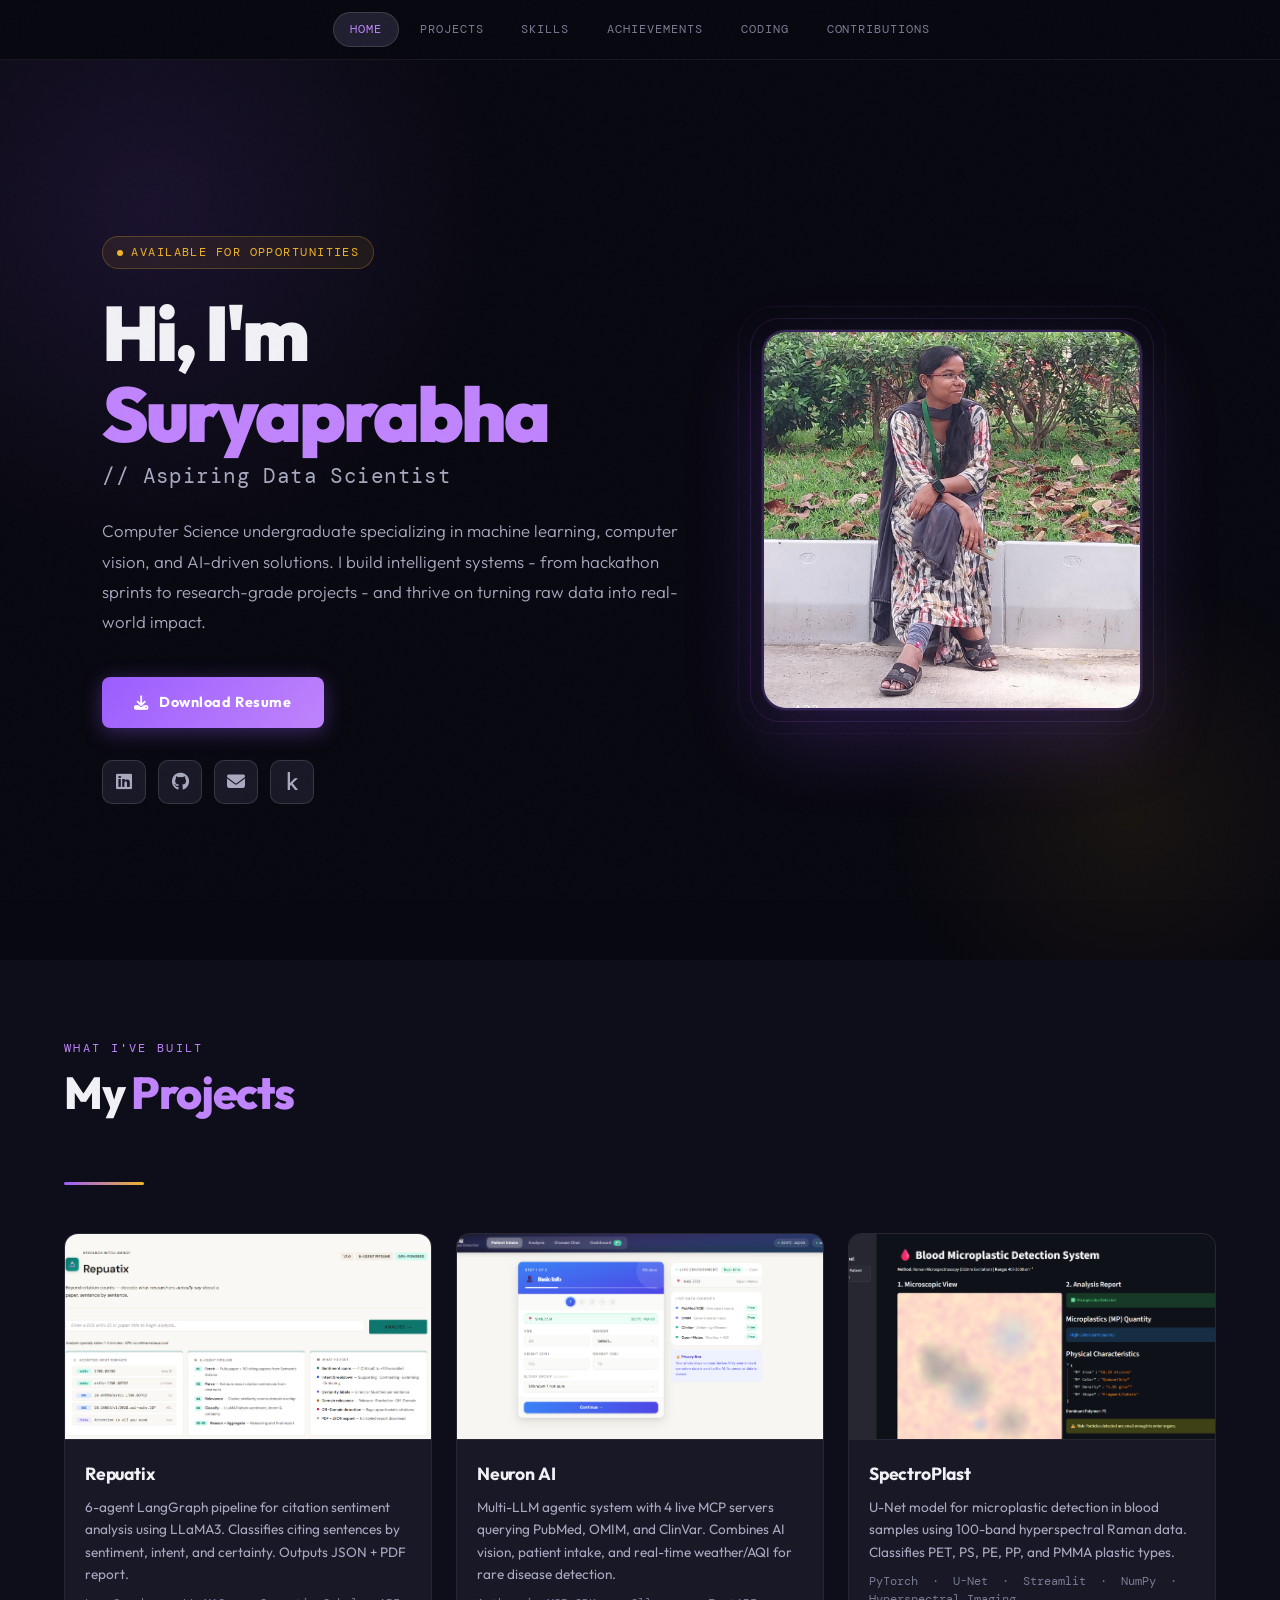
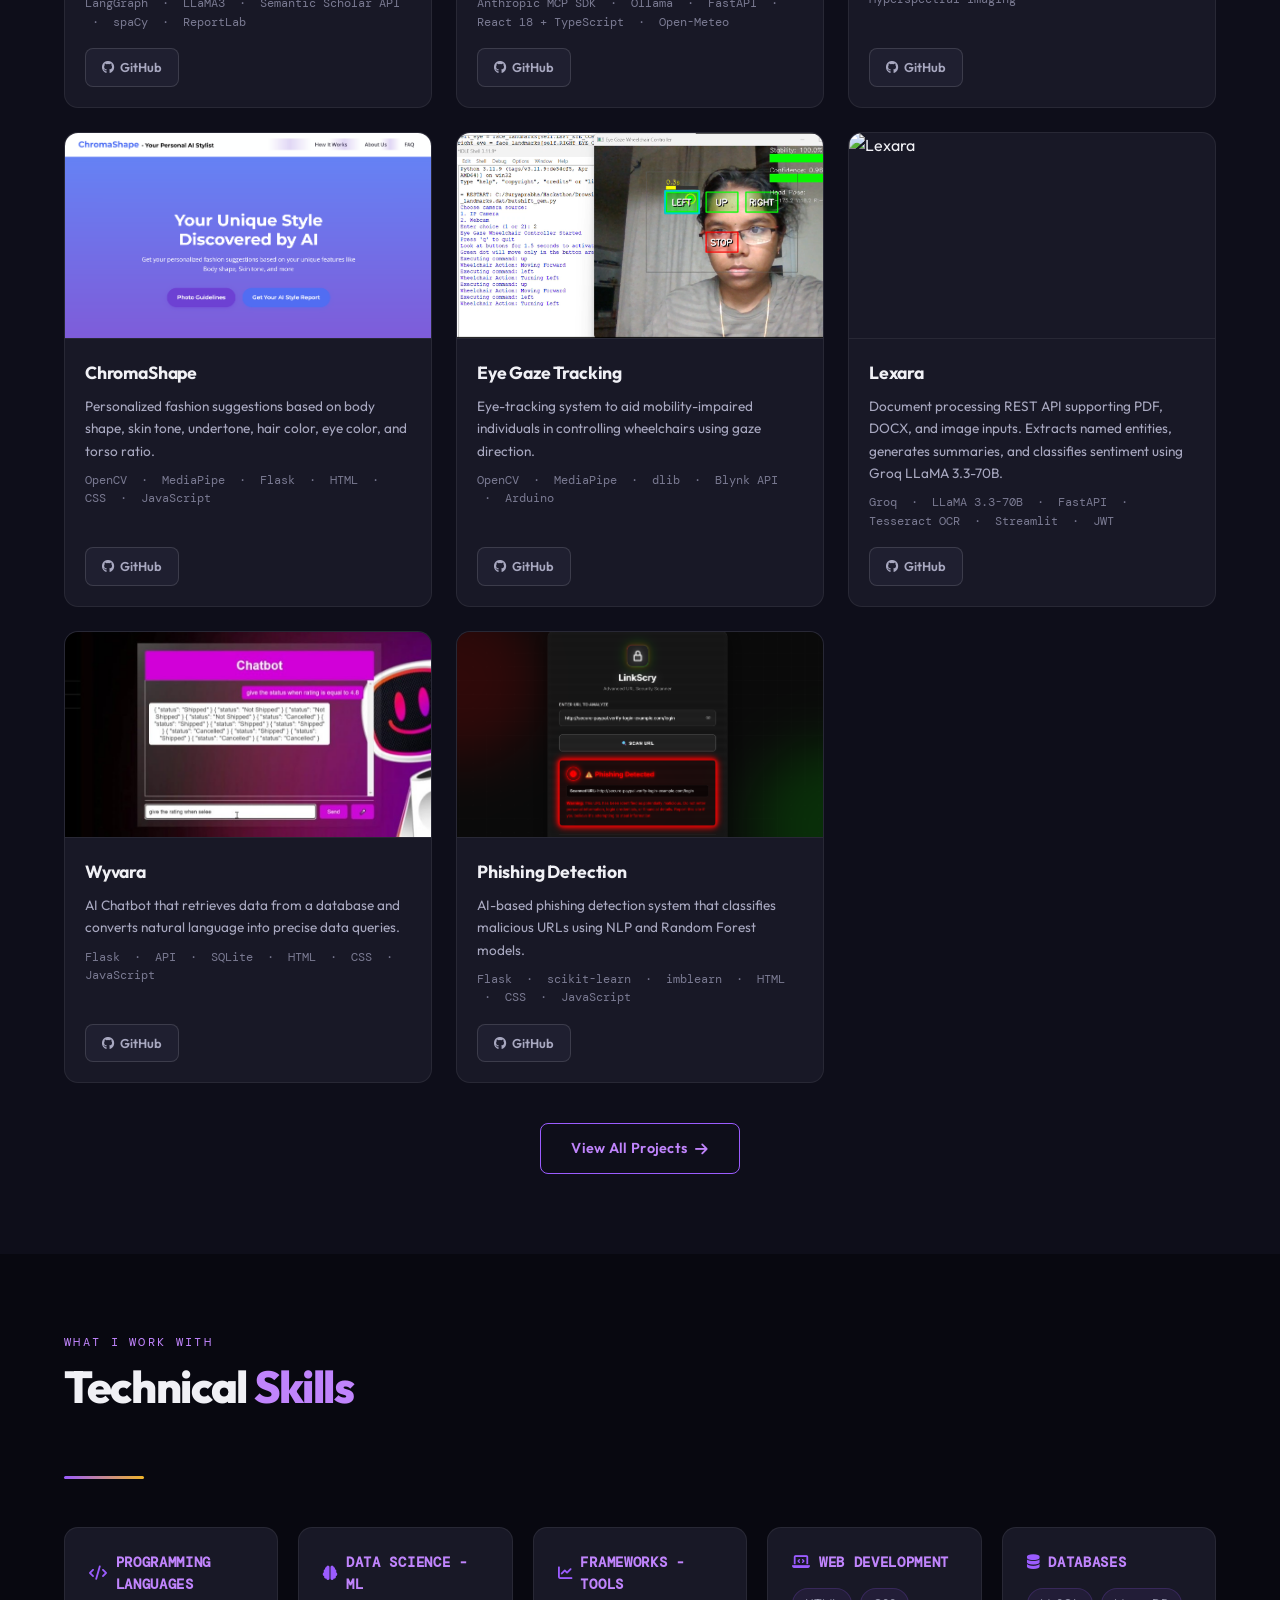
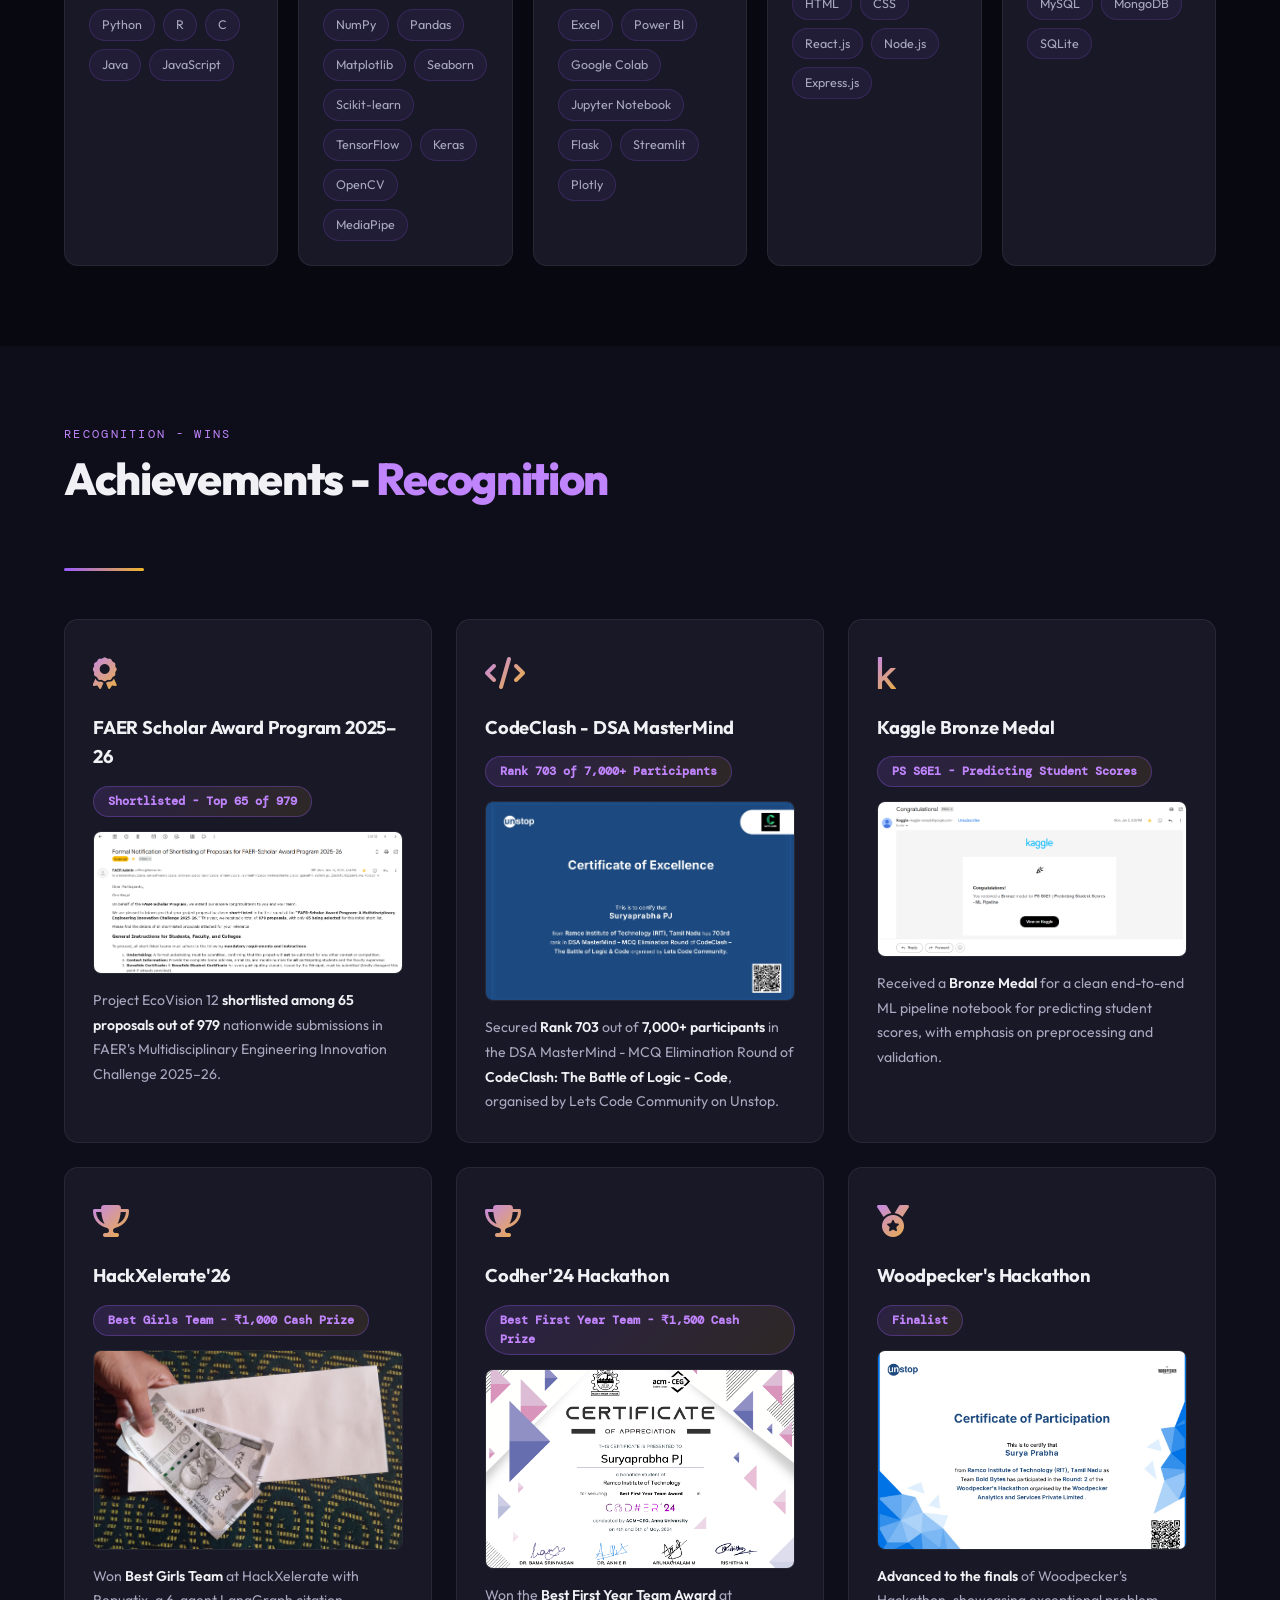
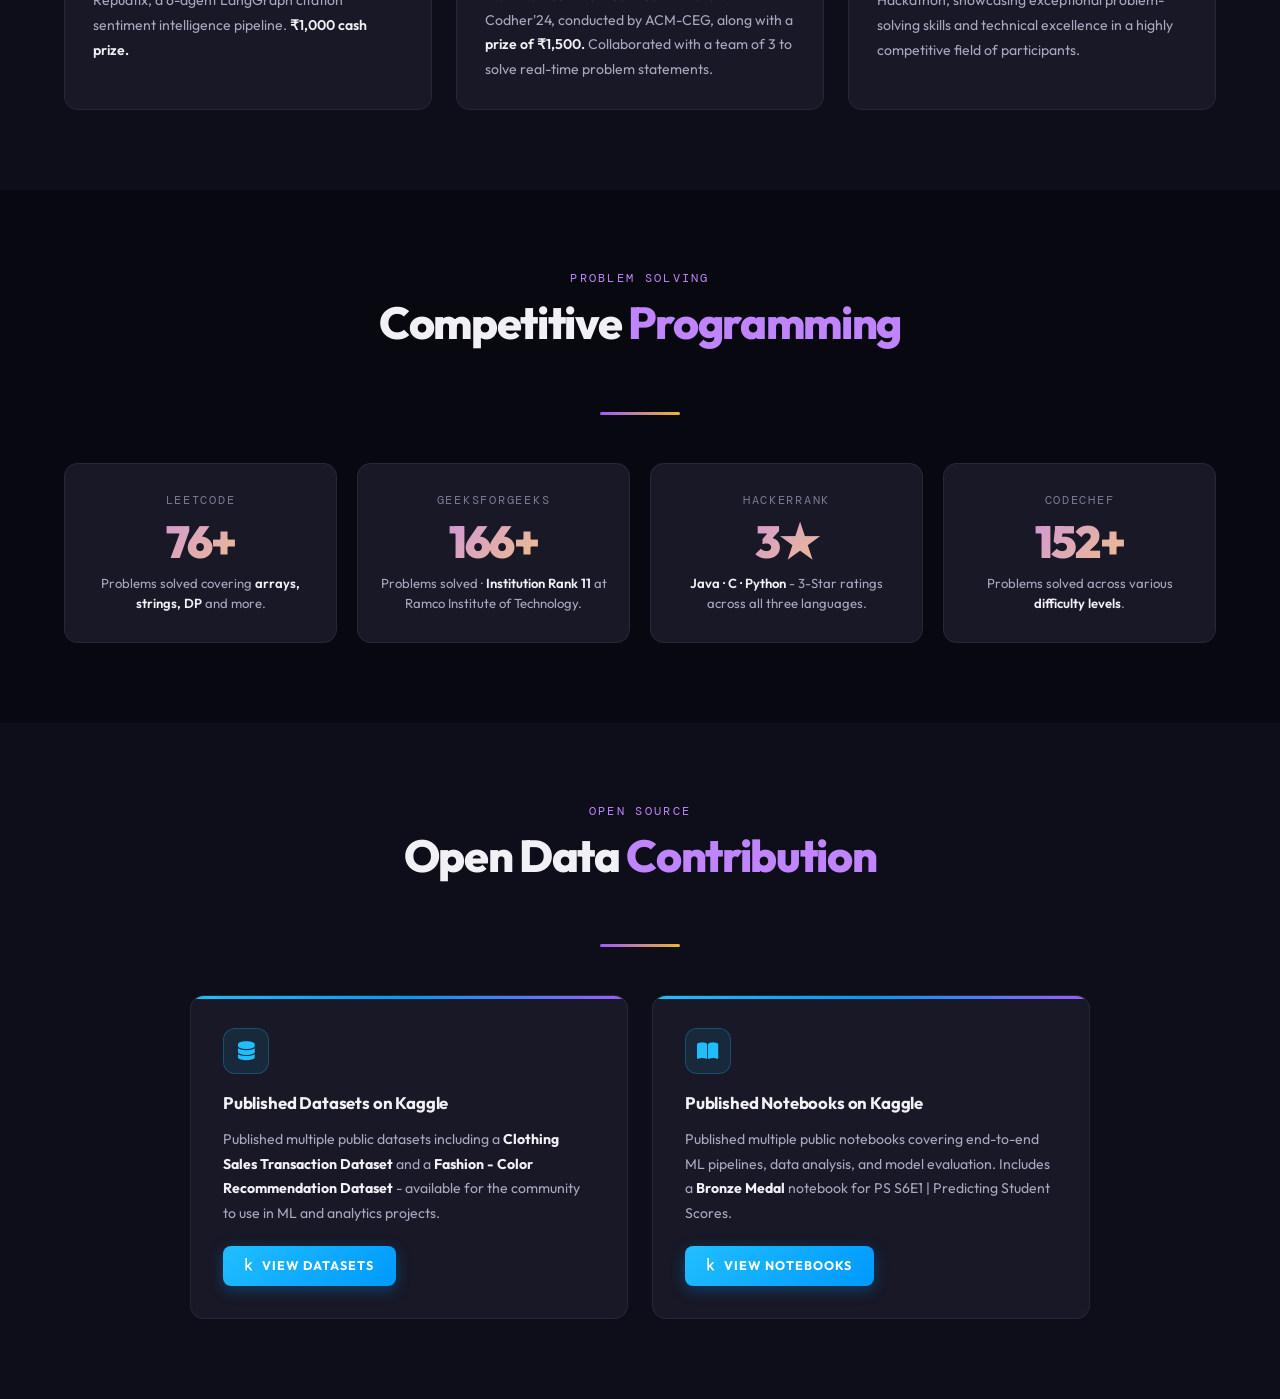
==== commit 2edec6b3: "Update index.html" ====
--- a/index.html
+++ b/index.html
@@ -920,7 +920,7 @@
       </div>
 
       <!-- Eye Gaze -->
-      <div class="project more-project reveal" style="display:none;">
+      <div class="project reveal">
         <img src="Images/Project1.png" alt="Eye Gaze Tracking">
         <div class="project-body">
           <h3>Eye Gaze Tracking</h3>
@@ -928,27 +928,25 @@
           <div class="project-stack">OpenCV &nbsp;·&nbsp; MediaPipe &nbsp;·&nbsp; dlib &nbsp;·&nbsp; Blynk API &nbsp;·&nbsp; Arduino</div>
           <div class="project-links">
             <a href="https://github.com/Suryaprabha19/Automating-Wheelchair-Movement-Using-Eye-Gaze-Tracking/" target="_blank"><i class="fab fa-github"></i> GitHub</a>
-            <a href="Videos/eyegaze.mp4" target="_blank"><i class="fas fa-video"></i> Demo</a>
           </div>
         </div>
       </div>
 
-      <!-- Phishing Detection -->
-      <div class="project more-project reveal" style="display:none;">
-        <img src="Images/Project4.png" alt="Phishing Detection">
+      <!-- Lexara -->
+      <div class="project reveal">
+        <img src="Images/lexara.png" alt="Lexara">
         <div class="project-body">
-          <h3>Phishing Detection</h3>
-          <p>AI-based phishing detection system that classifies malicious URLs using NLP and Random Forest models.</p>
-          <div class="project-stack">Flask &nbsp;·&nbsp; scikit-learn &nbsp;·&nbsp; imblearn &nbsp;·&nbsp; HTML &nbsp;·&nbsp; CSS &nbsp;·&nbsp; JavaScript</div>
+          <h3>Lexara</h3>
+          <p>Document processing REST API supporting PDF, DOCX, and image inputs. Extracts named entities, generates summaries, and classifies sentiment using Groq LLaMA 3.3-70B.</p>
+          <div class="project-stack">Groq &nbsp;·&nbsp; LLaMA 3.3-70B &nbsp;·&nbsp; FastAPI &nbsp;·&nbsp; Tesseract OCR &nbsp;·&nbsp; Streamlit &nbsp;·&nbsp; JWT</div>
           <div class="project-links">
-            <a href="https://github.com/Suryaprabha19/Phishing-Detection" target="_blank"><i class="fab fa-github"></i> GitHub</a>
-            <a href="https://huggingface.co/spaces/Suryaprabha19/Phishing-Detection" target="_blank"><i class="fas fa-external-link-alt"></i> Live Demo</a>
+            <a href="https://github.com/Suryaprabha19/Lexara" target="_blank"><i class="fab fa-github"></i> GitHub</a>
           </div>
         </div>
       </div>
 
       <!-- Wyvara -->
-      <div class="project more-project reveal" style="display:none;">
+      <div class="project reveal">
         <img src="Images/Project3.jpg" alt="Wyvara">
         <div class="project-body">
           <h3>Wyvara</h3>
@@ -956,23 +954,20 @@
           <div class="project-stack">Flask &nbsp;·&nbsp; API &nbsp;·&nbsp; SQLite &nbsp;·&nbsp; HTML &nbsp;·&nbsp; CSS &nbsp;·&nbsp; JavaScript</div>
           <div class="project-links">
             <a href="https://github.com/Suryaprabha19/Wyvara" target="_blank"><i class="fab fa-github"></i> GitHub</a>
-            <a href="Videos/Chatbot.mp4" target="_blank"><i class="fas fa-video"></i> Demo</a>
           </div>
         </div>
       </div>
 
-      <!-- Virtual Keyboard -->
-      <div class="project more-project reveal" style="display:none;">
-        <img src="Images/Project2.png" alt="Virtual Keyboard">
+      <!-- Phishing Detection -->
+      <div class="project reveal">
+        <img src="Images/Project4.png" alt="Phishing Detection">
         <div class="project-body">
-          <h3>Hand Tracking Virtual Keyboard</h3>
-          <p>Detects hand gestures for hands-free typing. The user interacts by pointing - the system detects keypress.</p>
-          <div class="project-stack">OpenCV &nbsp;·&nbsp; MediaPipe &nbsp;·&nbsp; pynput</div>
+          <h3>Phishing Detection</h3>
+          <p>AI-based phishing detection system that classifies malicious URLs using NLP and Random Forest models.</p>
+          <div class="project-stack">Flask &nbsp;·&nbsp; scikit-learn &nbsp;·&nbsp; imblearn &nbsp;·&nbsp; HTML &nbsp;·&nbsp; CSS &nbsp;·&nbsp; JavaScript</div>
           <div class="project-links">
-            <a href="https://github.com/Suryaprabha19/VirtualKeyboard-using-Hand-Tracking" target="_blank"><i class="fab fa-github"></i> GitHub</a>
-            <a href="Videos/VirtualKeyboard.mp4" target="_blank"><i class="fas fa-video"></i> Demo</a>
+            <a href="https://github.com/Suryaprabha19/LinkScry" target="_blank"><i class="fab fa-github"></i> GitHub</a></div>
           </div>
-        </div>
       </div>
 
     </div>
@@ -1125,15 +1120,15 @@
       </div>
 
       <div class="coding-card reveal">
+        <div class="coding-platform">GeeksforGeeks</div>
+        <div class="coding-stat">166+</div>
+        <div class="coding-desc">Problems solved · <strong>Institution Rank 11</strong> at Ramco Institute of Technology.</div>
+      </div>
+
+      <div class="coding-card reveal">
         <div class="coding-platform">HackerRank</div>
         <div class="coding-stat">3★</div>
         <div class="coding-desc"><strong>Java · C · Python</strong> - 3-Star ratings across all three languages.</div>
-      </div>
-
-      <div class="coding-card reveal">
-        <div class="coding-platform">GeeksforGeeks</div>
-        <div class="coding-stat">166+</div>
-        <div class="coding-desc">Problems solved · <strong>Institution Rank 11</strong> at Ramco Institute of Technology.</div>
       </div>
 
       <div class="coding-card reveal">
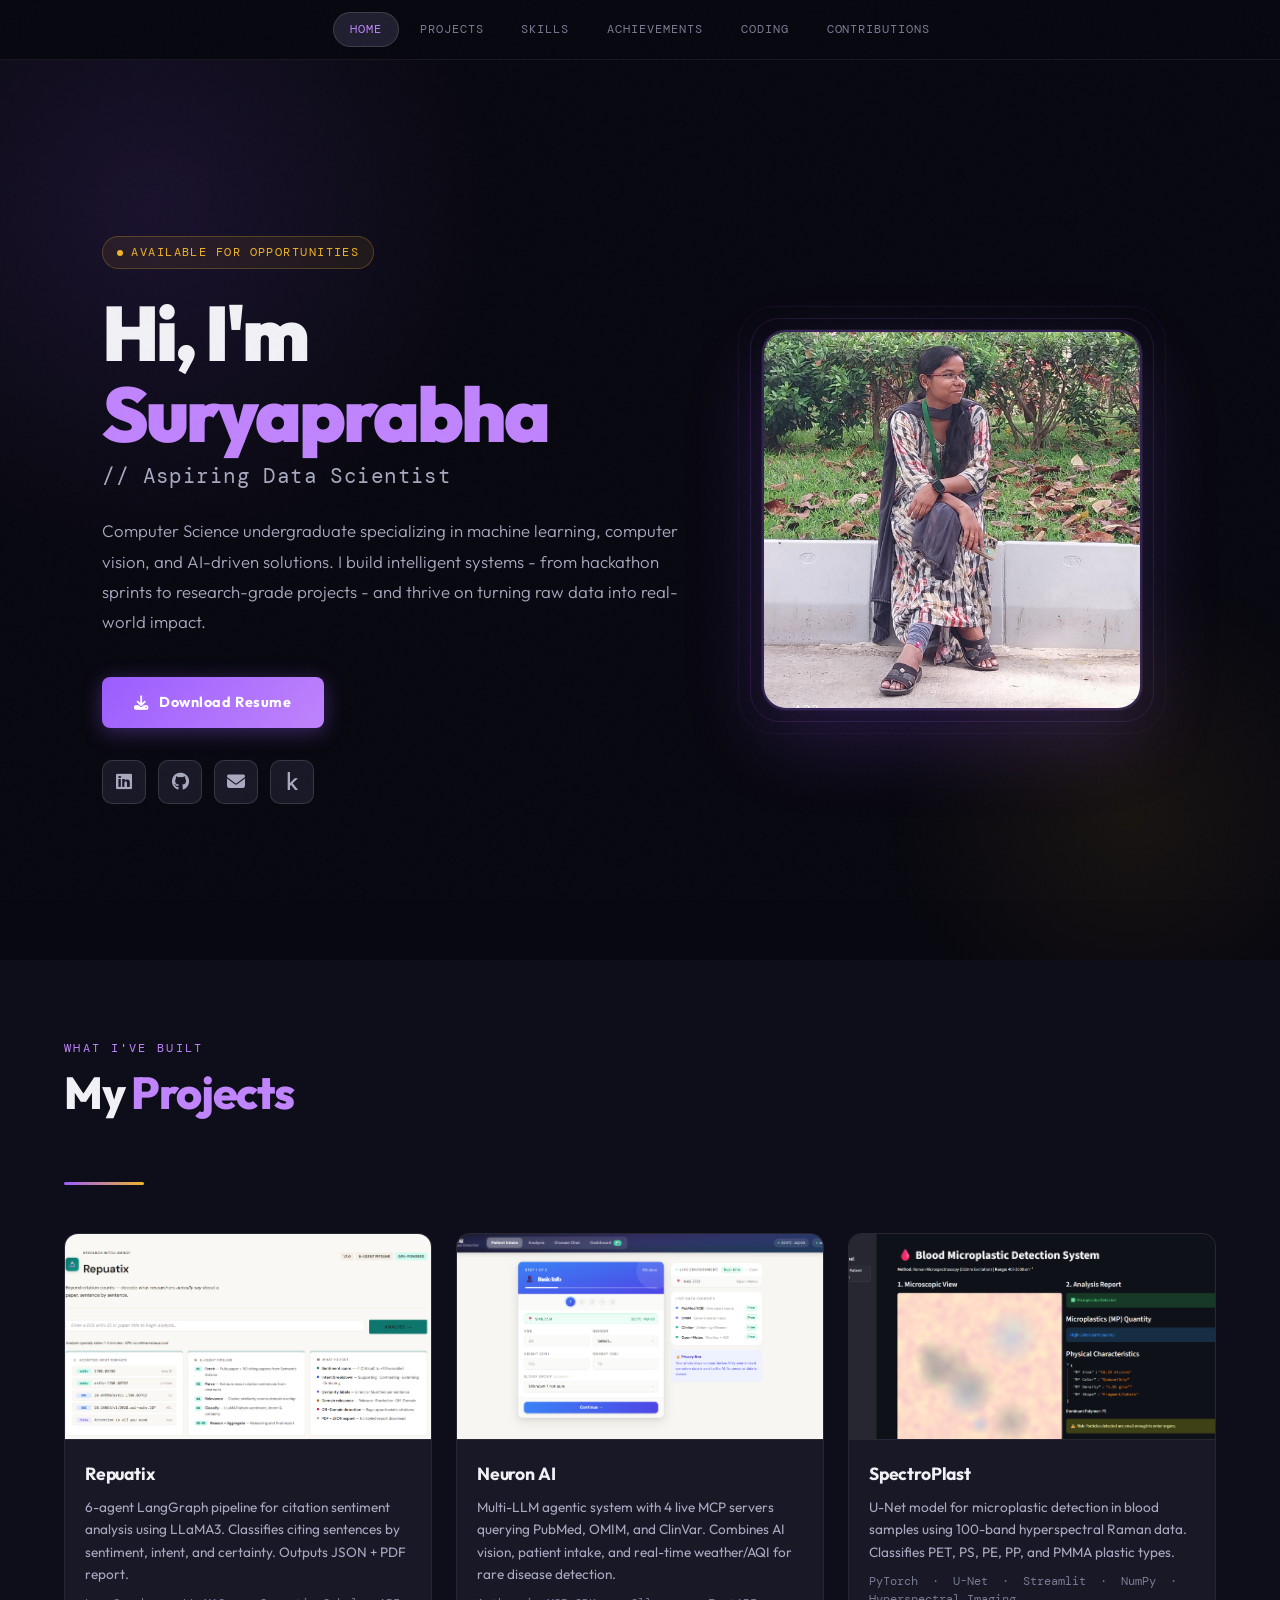
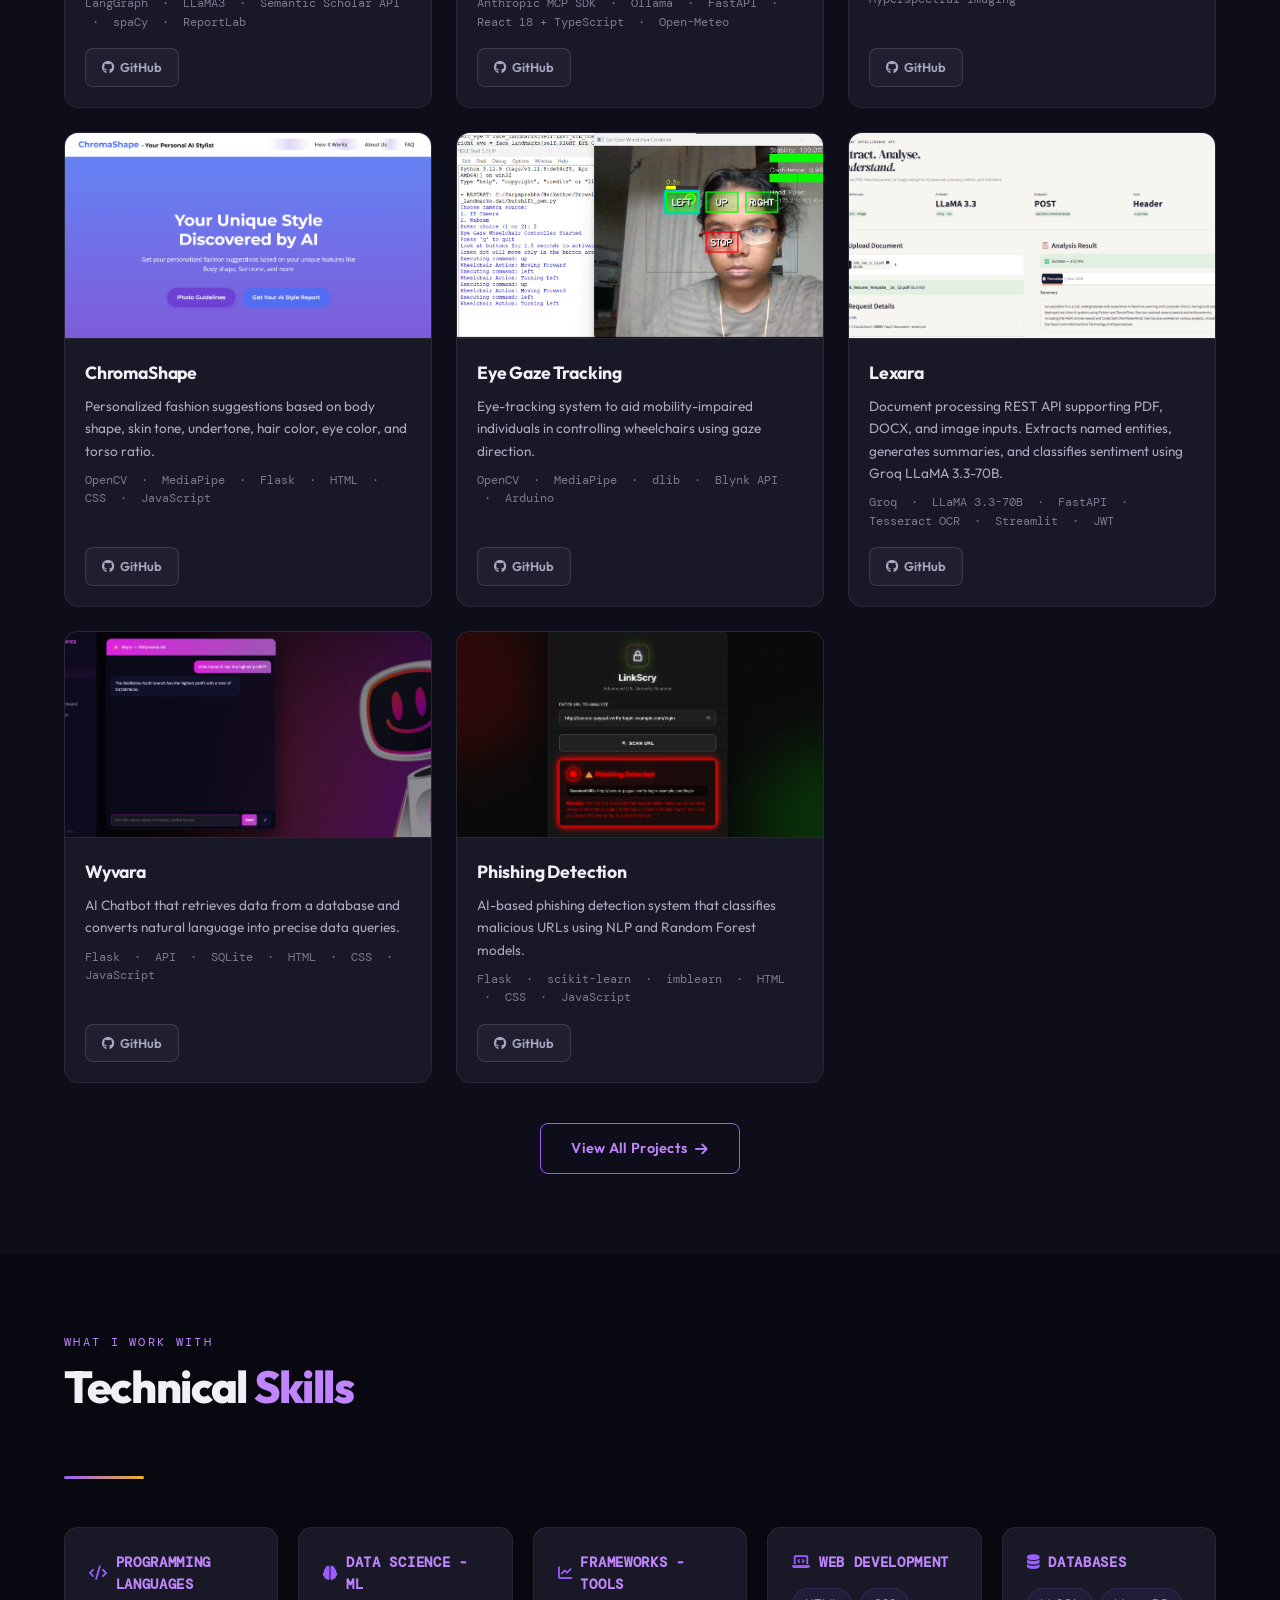
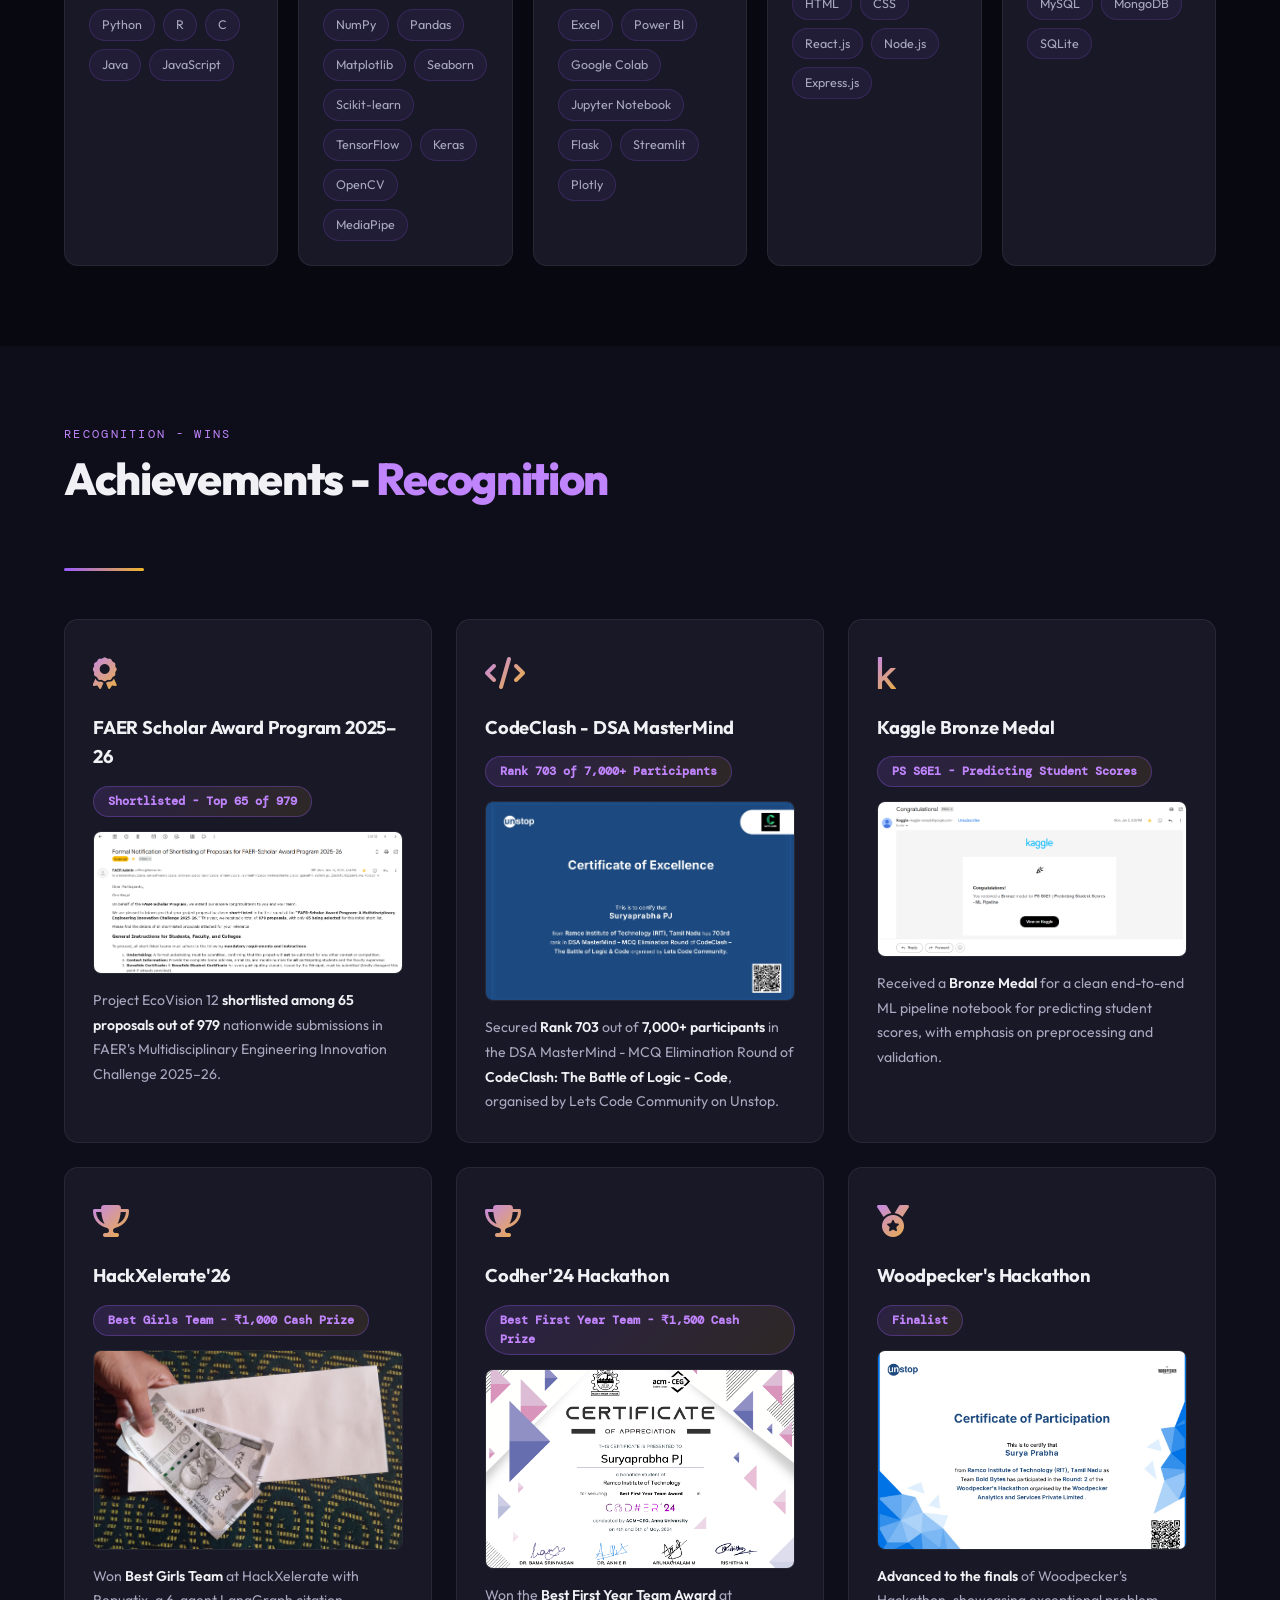
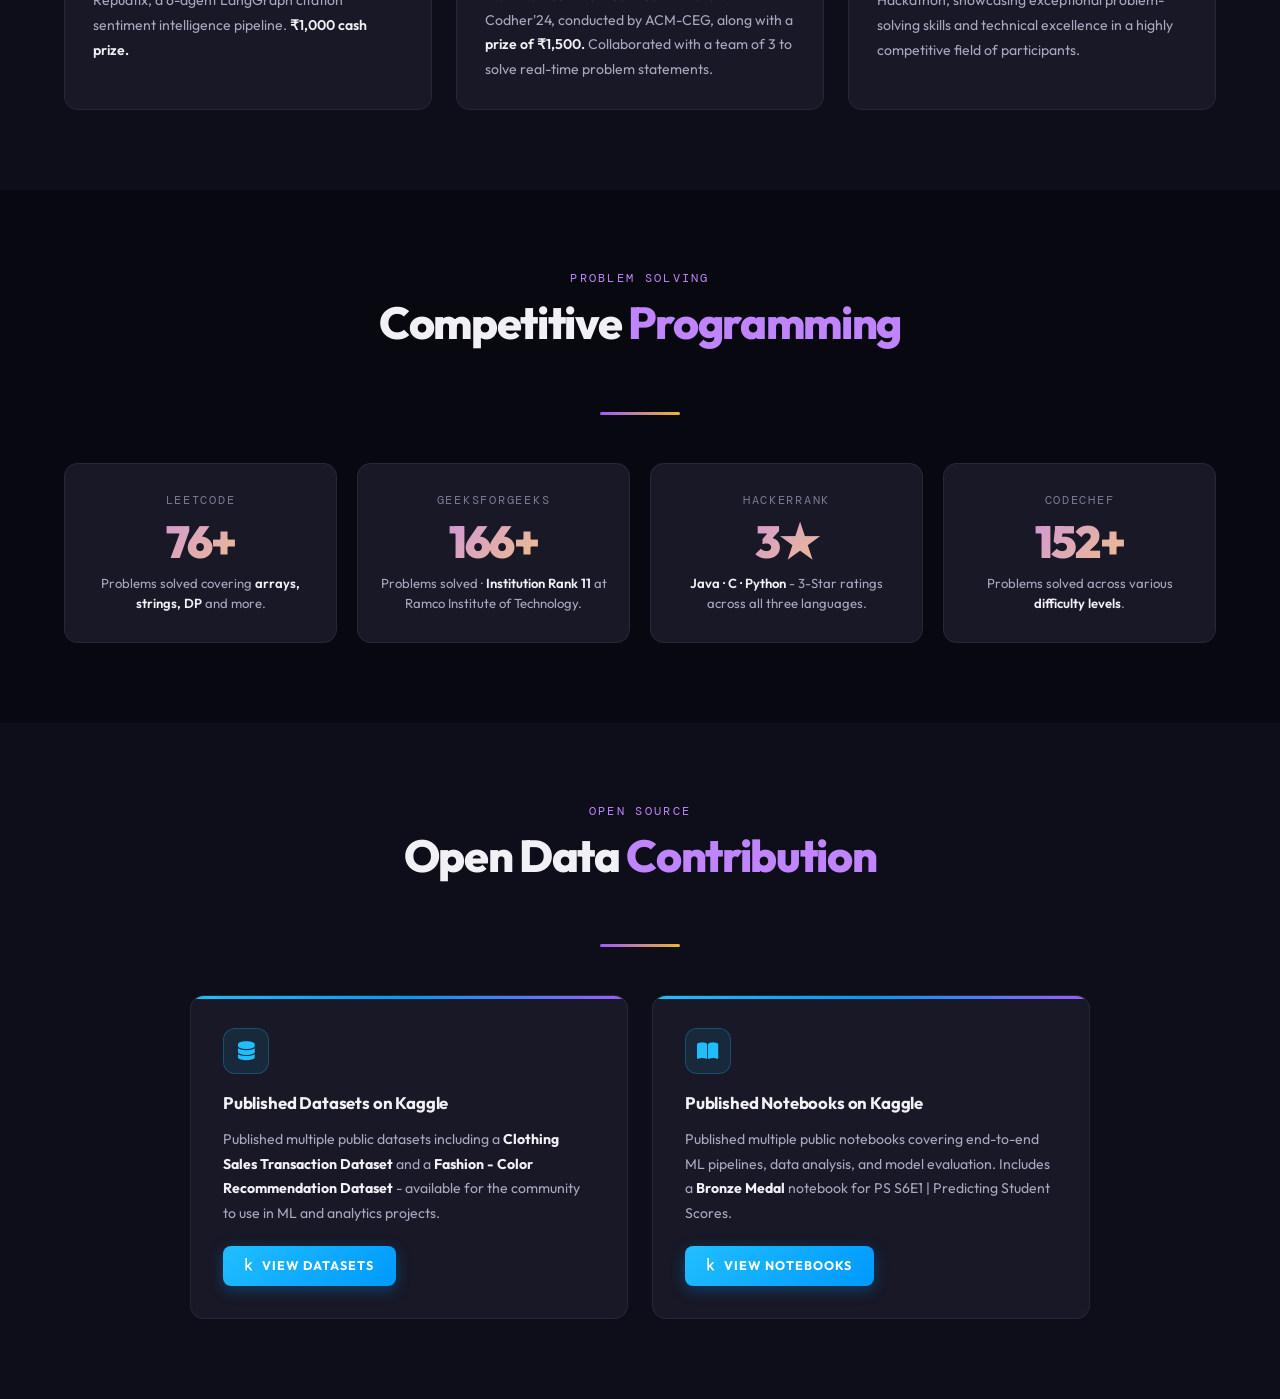
==== commit 662e33ff: "Update index.html" ====
--- a/index.html
+++ b/index.html
@@ -947,7 +947,7 @@
 
       <!-- Wyvara -->
       <div class="project reveal">
-        <img src="Images/Project3.jpg" alt="Wyvara">
+        <img src="Images/Project3.png" alt="Wyvara">
         <div class="project-body">
           <h3>Wyvara</h3>
           <p>AI Chatbot that retrieves data from a database and converts natural language into precise data queries.</p>
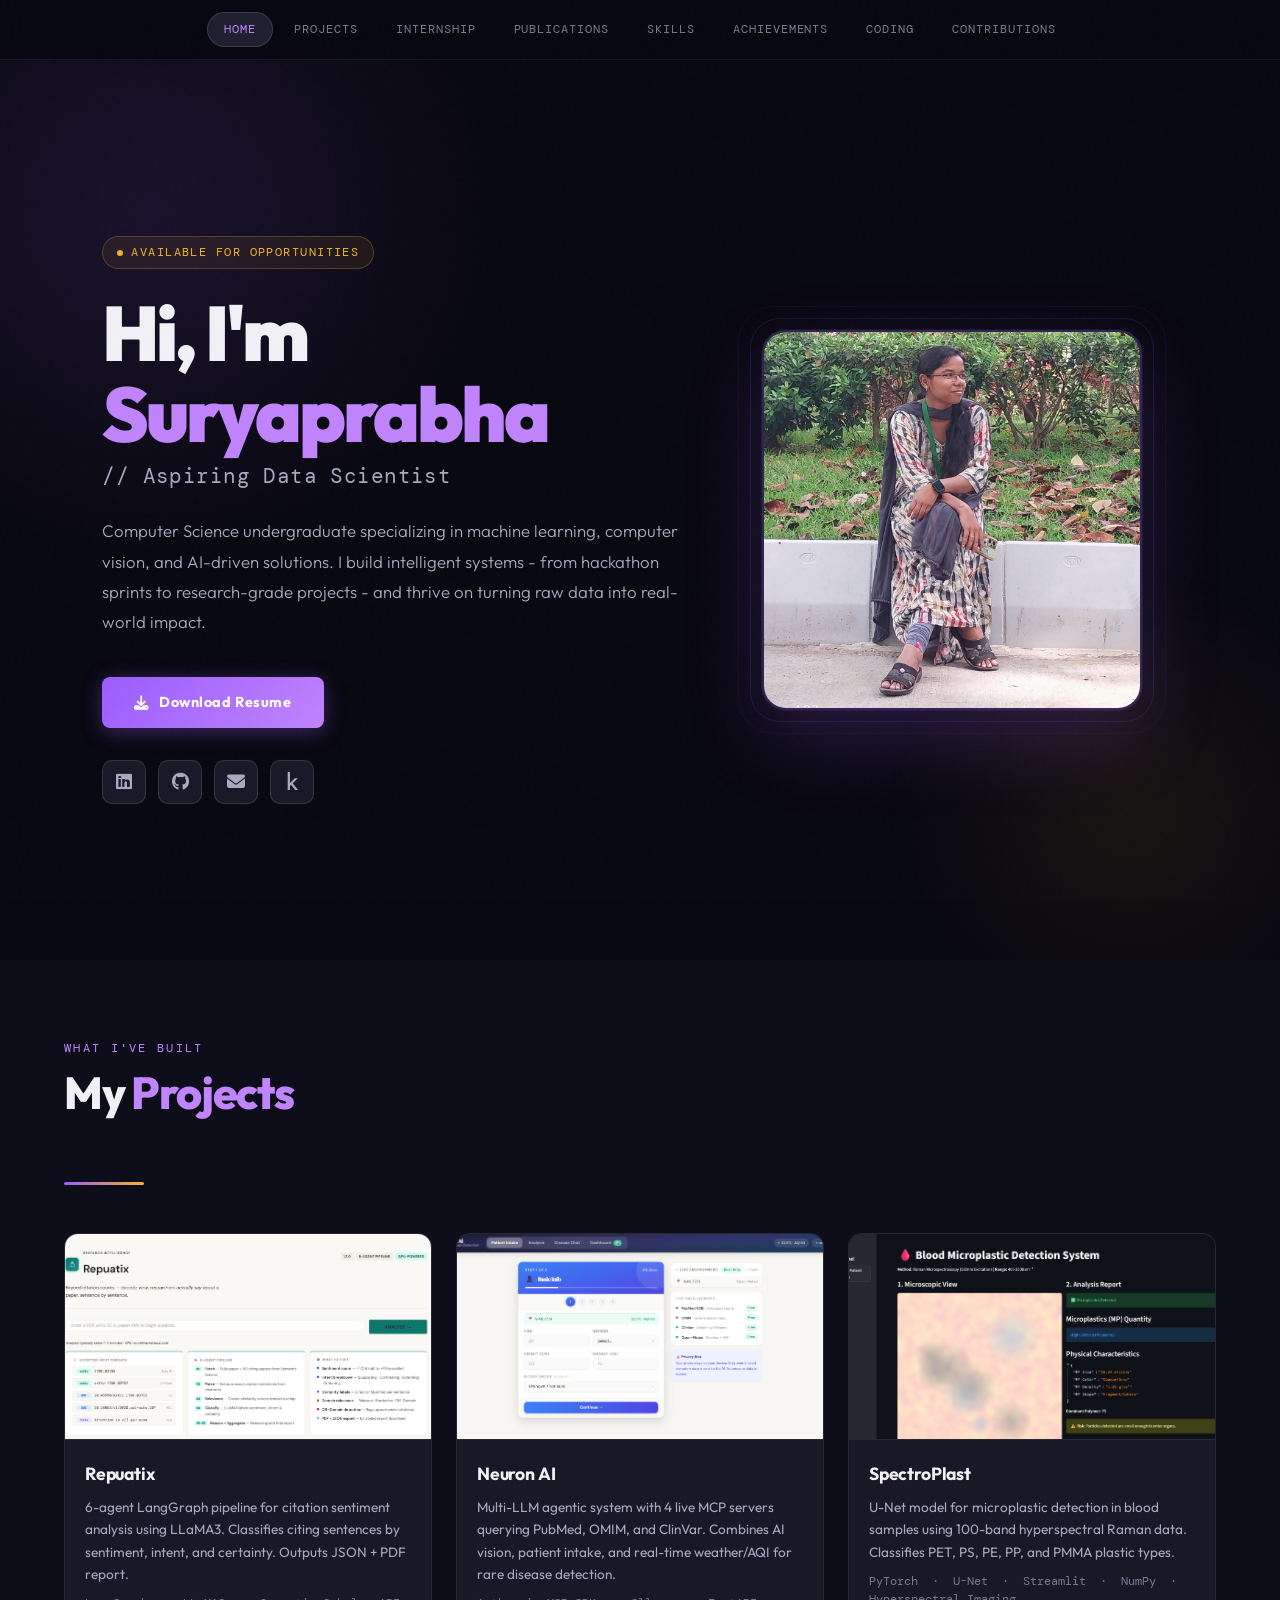
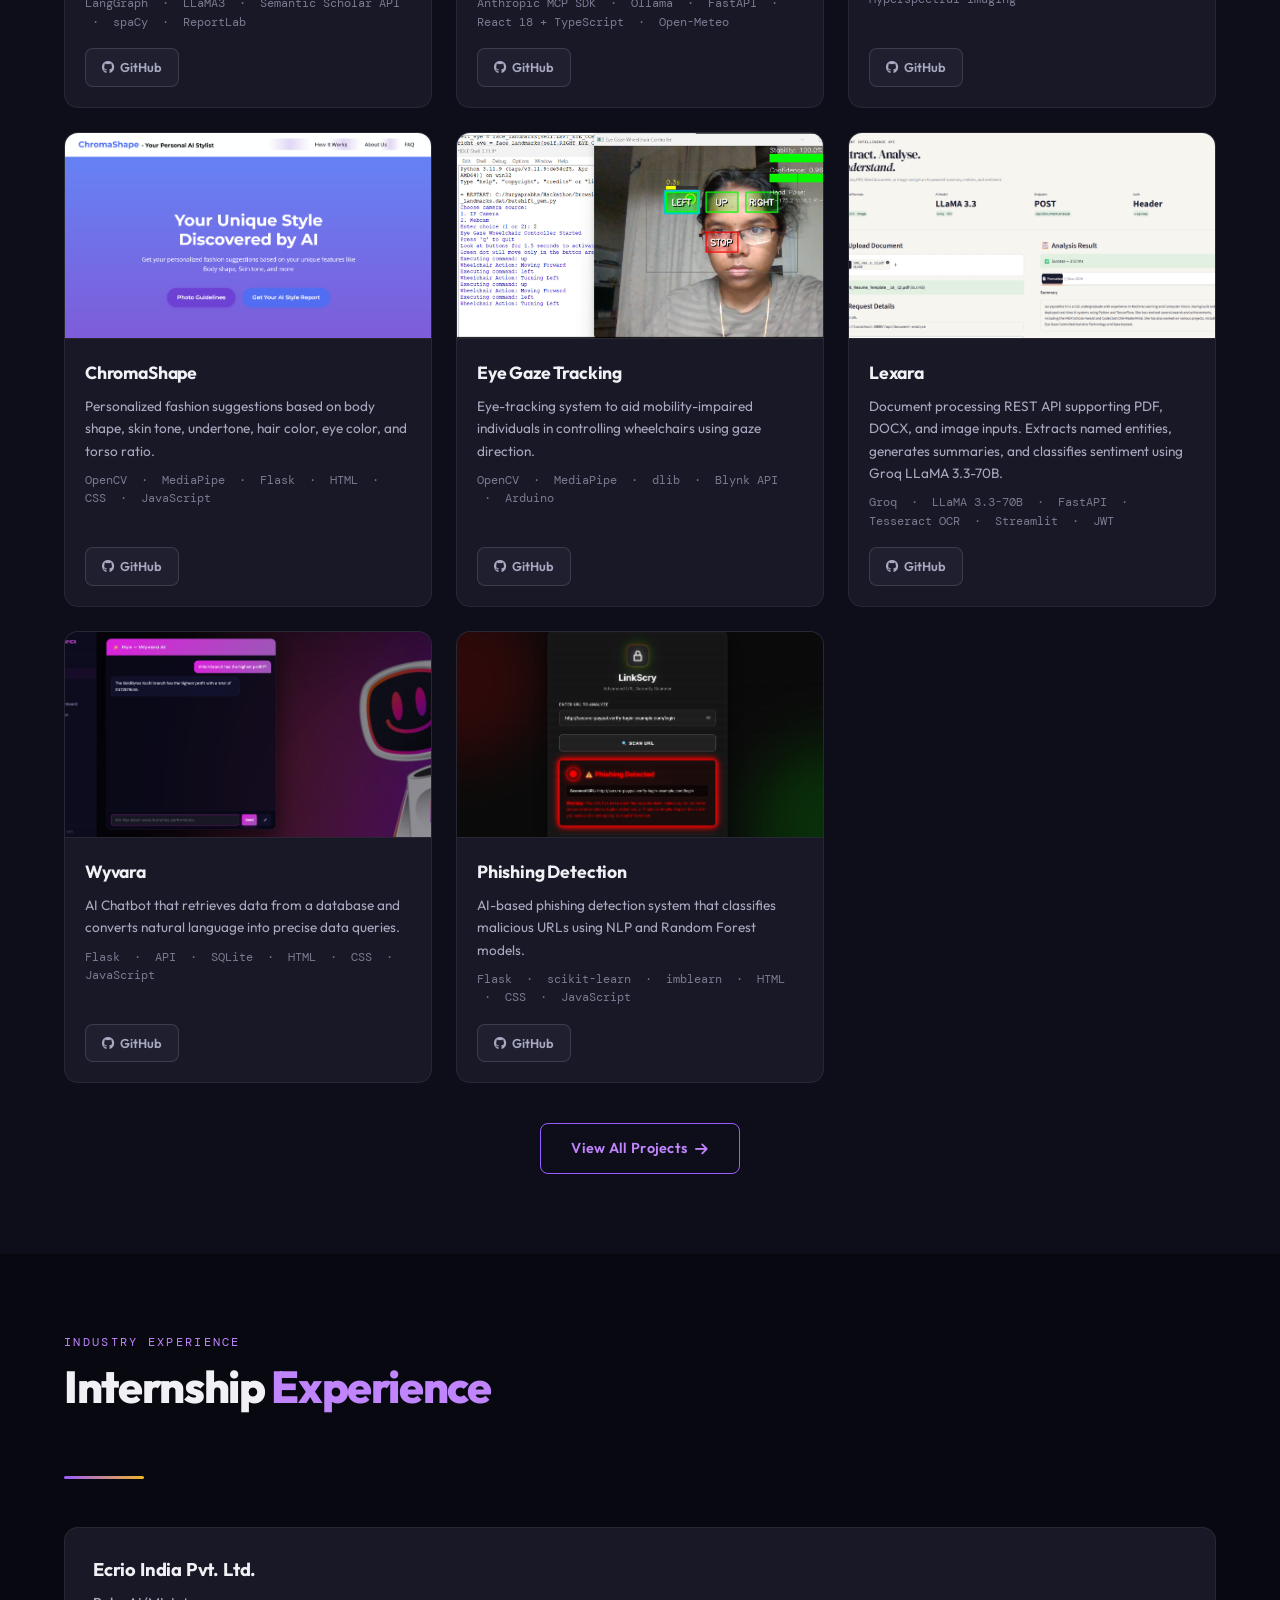
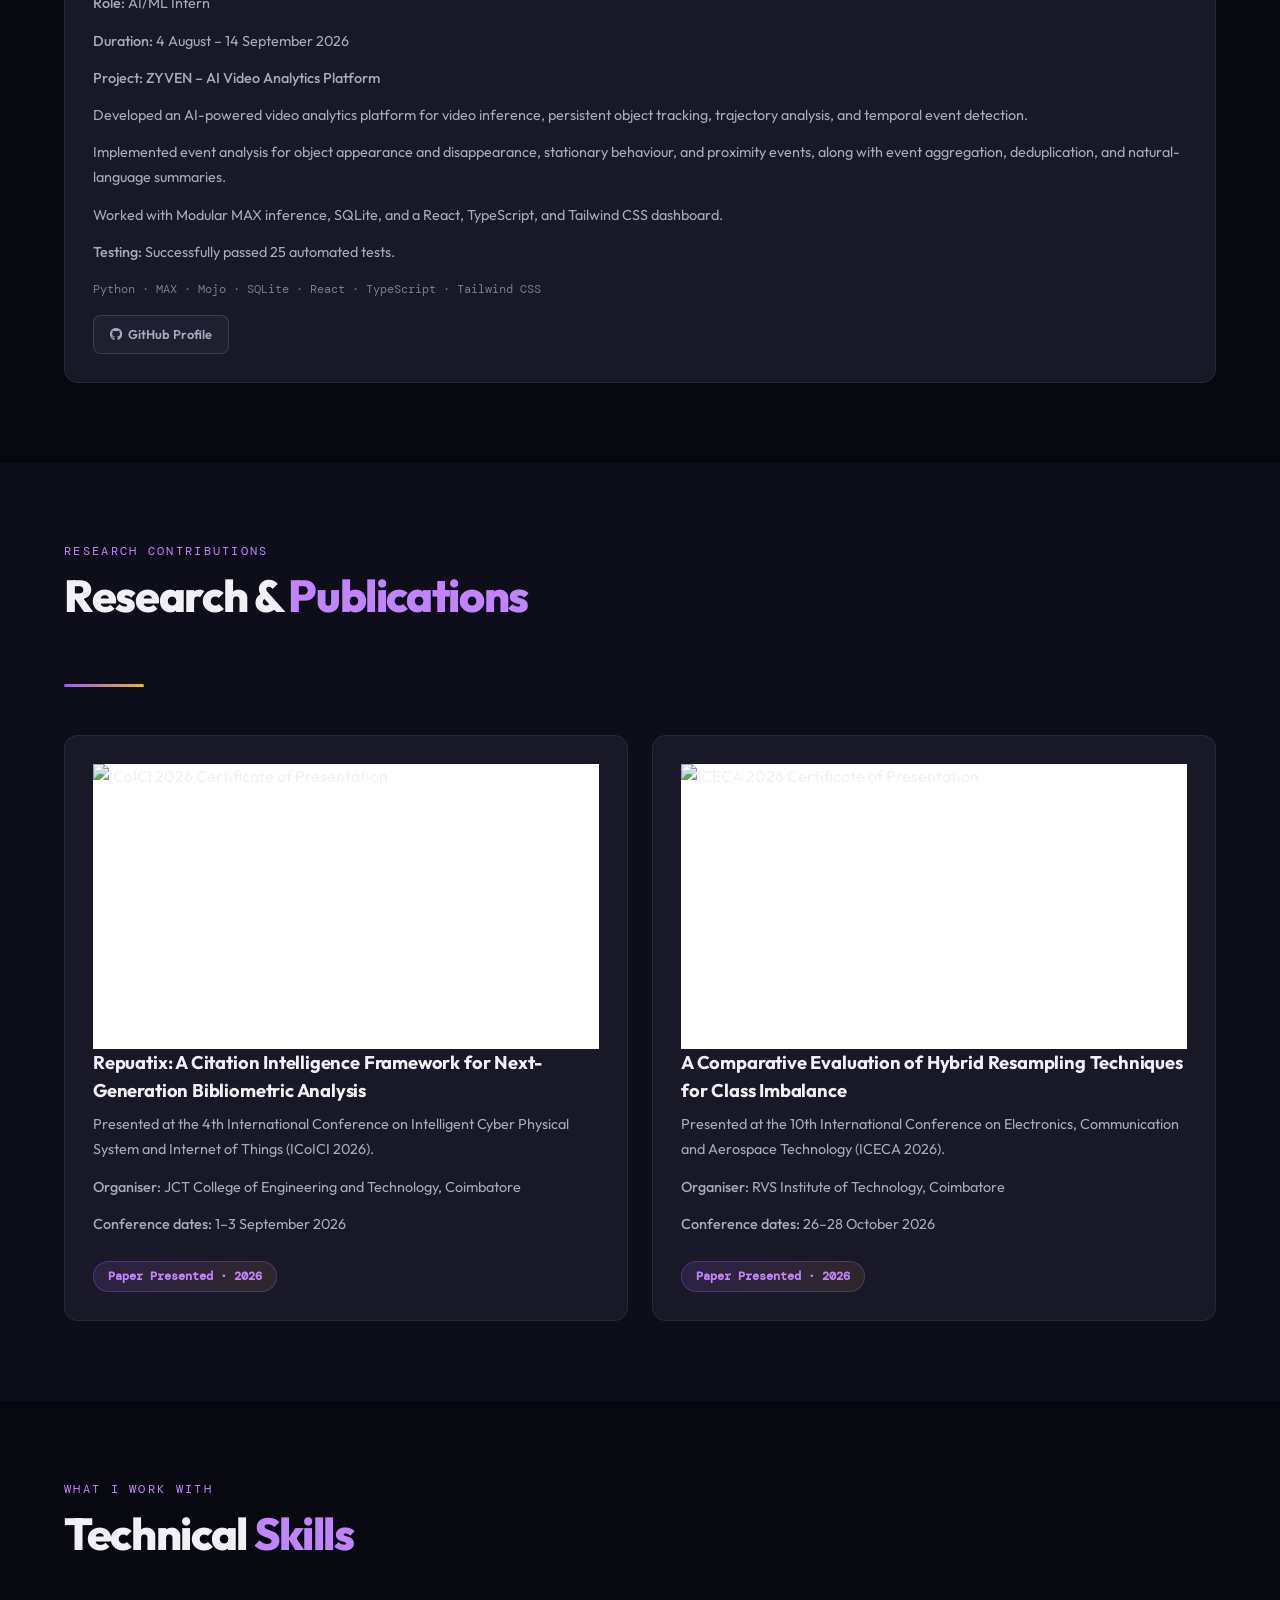
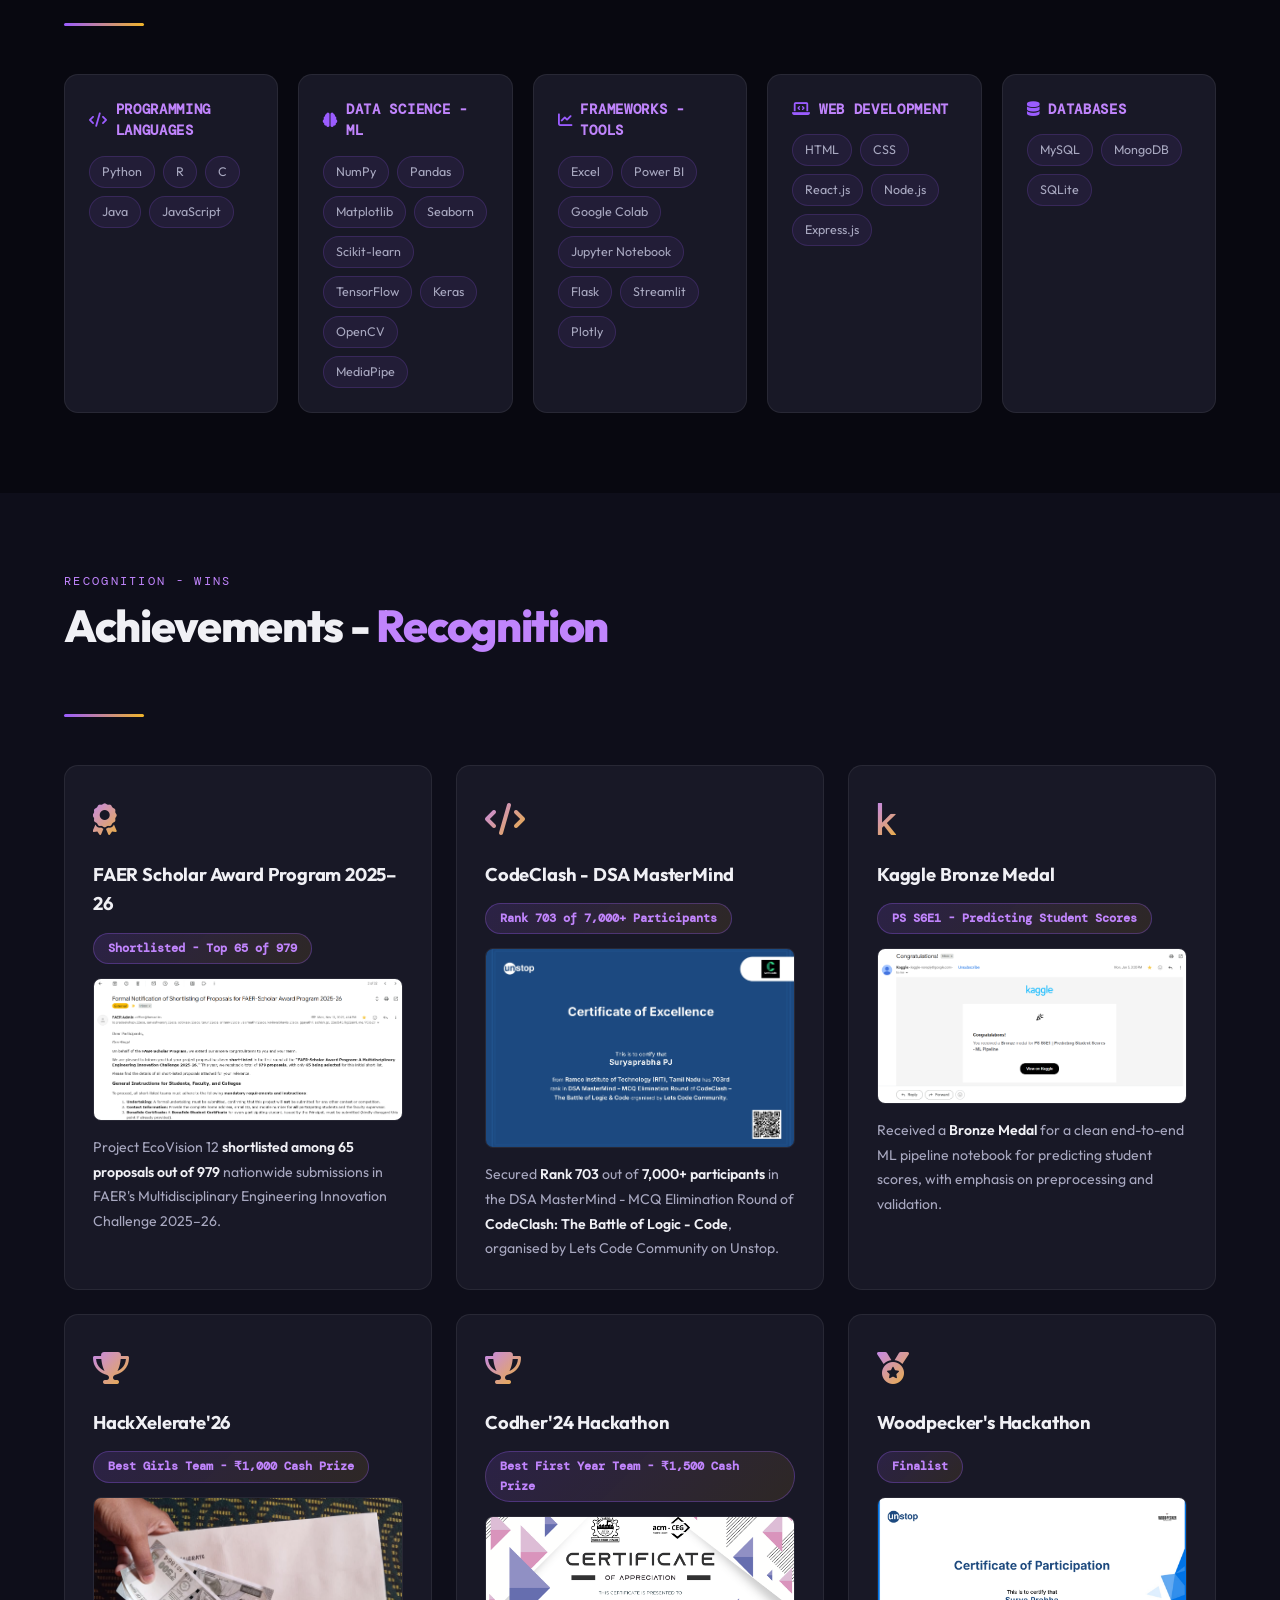
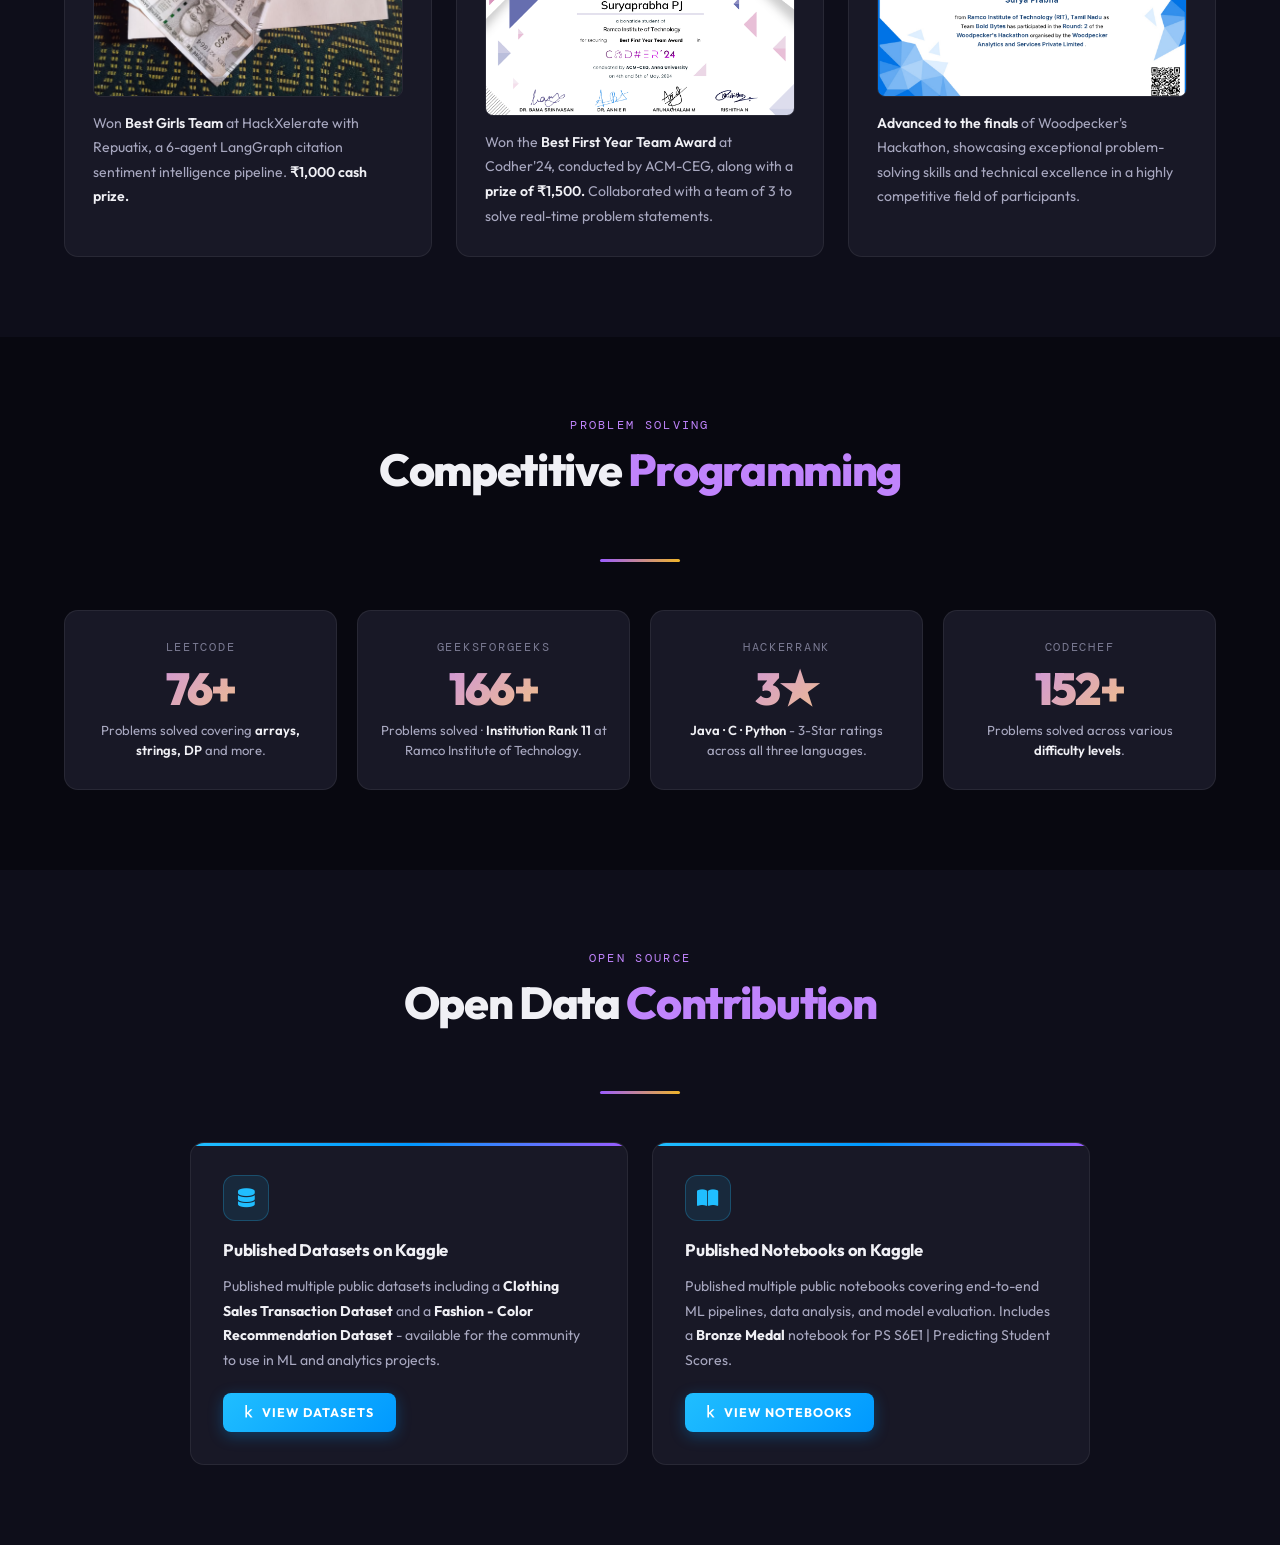
==== commit f3ed7774: "Update index.html" ====
--- a/index.html
+++ b/index.html
@@ -459,6 +459,138 @@
   color: #fff;
   box-shadow: var(--glow-v);
 }
+
+
+
+/* ============================================================
+   INTERNSHIP & PUBLICATIONS - RESPONSIVE LAYOUT
+   ============================================================ */
+
+#internship {
+  background: var(--bg);
+}
+
+#publications {
+  background: var(--bg2);
+}
+
+/* Use the full available section width */
+#internship .internship-grid,
+#publications .publication-grid {
+  display: grid;
+  width: 100%;
+  grid-template-columns: minmax(0, 1fr);
+  gap: 24px;
+  align-items: stretch;
+}
+
+/* Internship card */
+#internship .internship-card {
+  width: 100%;
+  min-width: 0;
+  max-width: 100%;
+}
+
+/* Conference cards: two equal columns on wide screens */
+#publications .publication-grid {
+  grid-template-columns: repeat(2, minmax(0, 1fr));
+}
+
+#publications .publication-card {
+  width: 100%;
+  min-width: 0;
+  height: 100%;
+}
+
+#internship .project-body,
+#publications .project-body {
+  width: 100%;
+  min-width: 0;
+  height: 100%;
+  padding: 28px;
+}
+
+/* Keep headings and paragraphs readable */
+#internship .project h3,
+#publications .project h3 {
+  font-size: 1.15rem;
+  line-height: 1.5;
+  overflow-wrap: anywhere;
+}
+
+#internship .project p,
+#publications .project p {
+  font-size: 0.9rem;
+  line-height: 1.75;
+  margin-bottom: 12px;
+}
+
+/* Certificate images: preserve the full certificate */
+.publication-certificate-link {
+  display: flex;
+  width: 100%;
+  height: 260px;
+  align-items: center;
+  justify-content: center;
+  margin-bottom: 22px;
+  padding: 12px;
+  background: #ffffff;
+  border: 1px solid var(--border2);
+  border-radius: var(--radius-sm);
+}
+
+.publication-certificate {
+  display: block;
+  width: 100%;
+  height: 100%;
+  max-height: none;
+  object-fit: contain;
+  object-position: center;
+  border: none;
+  padding: 0;
+  margin: 0;
+  background: #ffffff;
+  transition: transform 0.3s ease;
+}
+
+.publication-certificate:hover {
+  transform: scale(1.025);
+}
+
+/* Publication status */
+#publications .achievement-badge {
+  margin-top: 12px;
+}
+
+/* Tablet and mobile */
+@media (max-width: 800px) {
+  #publications .publication-grid {
+    grid-template-columns: minmax(0, 1fr);
+  }
+
+  #internship .project-body,
+  #publications .project-body {
+    padding: 22px;
+  }
+
+  .publication-certificate-link {
+    height: 240px;
+  }
+}
+
+@media (max-width: 480px) {
+  #internship .project-body,
+  #publications .project-body {
+    padding: 18px;
+  }
+
+  .publication-certificate-link {
+    height: 190px;
+  }
+}
+
+
+
 
 /* ============================================================
    SKILLS
@@ -827,6 +959,8 @@
     <nav class="navbar">
       <a href="#home">Home</a>
       <a href="#projects">Projects</a>
+      <a href="#internship">Internship</a>
+      <a href="#publications">Publications</a>
       <a href="#skills">Skills</a>
       <a href="#achievements">Achievements</a>
       <a href="#competitive">Coding</a>
@@ -979,6 +1113,133 @@
     </div>
   </section>
 
+  
+  <!-- ═══════════════ INTERNSHIP EXPERIENCE ═══════════════ -->
+  <section id="internship">
+    <div class="sec-head">
+      <span class="sec-label">Industry Experience</span>
+      <h2 class="sec-title">Internship <span>Experience</span></h2>
+    </div>
+
+    <div class="internship-grid">
+      <div class="project internship-card reveal">
+        <div class="project-body">
+          <h3>Ecrio India Pvt. Ltd.</h3>
+
+          <p><strong>Role:</strong> AI/ML Intern</p>
+          <p><strong>Duration:</strong> 4 August – 14 September 2026</p>
+
+          <p><strong>Project: ZYVEN – AI Video Analytics Platform</strong></p>
+
+          <p>
+            Developed an AI-powered video analytics platform
+            for video inference, persistent object tracking, trajectory
+            analysis, and temporal event detection.
+          </p>
+
+          <p>
+            Implemented event analysis for object appearance and disappearance,
+            stationary behaviour, and proximity events, along with event
+            aggregation, deduplication, and natural-language summaries.
+          </p>
+
+          <p>
+            Worked with Modular MAX inference, SQLite, and a React,
+            TypeScript, and Tailwind CSS dashboard.
+          </p>
+
+          <p>
+            <strong>Testing:</strong> Successfully passed 25 automated tests.
+          </p>
+
+          <div class="project-stack">
+            Python · MAX · Mojo · SQLite · React · TypeScript · Tailwind CSS
+          </div>
+
+          <div class="project-links">
+            <a href="https://github.com/Suryaprabha19"
+              target="_blank" rel="noopener noreferrer">
+              <i class="fab fa-github"></i> GitHub Profile
+            </a>
+          </div>
+        </div>
+      </div>
+    </div>
+  </section>
+
+  
+  <!-- ═══════════════ RESEARCH & PUBLICATIONS ═══════════════ -->
+  <section id="publications">
+    <div class="sec-head">
+      <span class="sec-label">Research Contributions</span>
+      <h2 class="sec-title">Research &amp; <span>Publications</span></h2>
+    </div>
+
+    <div class="publication-grid">
+
+      <!-- Conference Paper 1 -->
+      <div class="project publication-card reveal">
+        <div class="project-body">
+          <img
+            src="Images/conference1.png"
+            alt="ICoICI 2026 Certificate of Presentation"
+            class="publication-certificate"
+            loading="lazy">
+
+          <h3>
+            Repuatix: A Citation Intelligence Framework for
+            Next-Generation Bibliometric Analysis
+          </h3>
+
+          <p>
+            Presented at the 4th International Conference on Intelligent
+            Cyber Physical System and Internet of Things (ICoICI 2026).
+          </p>
+
+          <p>
+            <strong>Organiser:</strong>
+            JCT College of Engineering and Technology, Coimbatore
+          </p>
+
+          <p><strong>Conference dates:</strong> 1–3 September 2026</p>
+
+          <div class="achievement-badge">Paper Presented · 2026</div>
+        </div>
+      </div>
+
+      <!-- Conference Paper 2 -->
+      <div class="project reveal">
+        <div class="project-body">
+          <img
+            src="Images/conference2.png"
+            alt="ICECA 2026 Certificate of Presentation"
+            class="publication-certificate"
+            loading="lazy">
+          <h3>
+            A Comparative Evaluation of Hybrid Resampling Techniques
+            for Class Imbalance
+          </h3>
+
+          <p>
+            Presented at the 10th International Conference on Electronics,
+            Communication and Aerospace Technology (ICECA 2026).
+          </p>
+
+          <p>
+            <strong>Organiser:</strong>
+            RVS Institute of Technology, Coimbatore
+          </p>
+
+          <p><strong>Conference dates:</strong> 26–28 October 2026</p>
+
+          <div class="achievement-badge">Paper Presented · 2026</div>
+        </div>
+      </div>
+
+    </div>
+  </section>
+
+
   <!-- ═══════════════ SKILLS ═══════════════ -->
   <section id="skills">
     <div class="sec-head">
